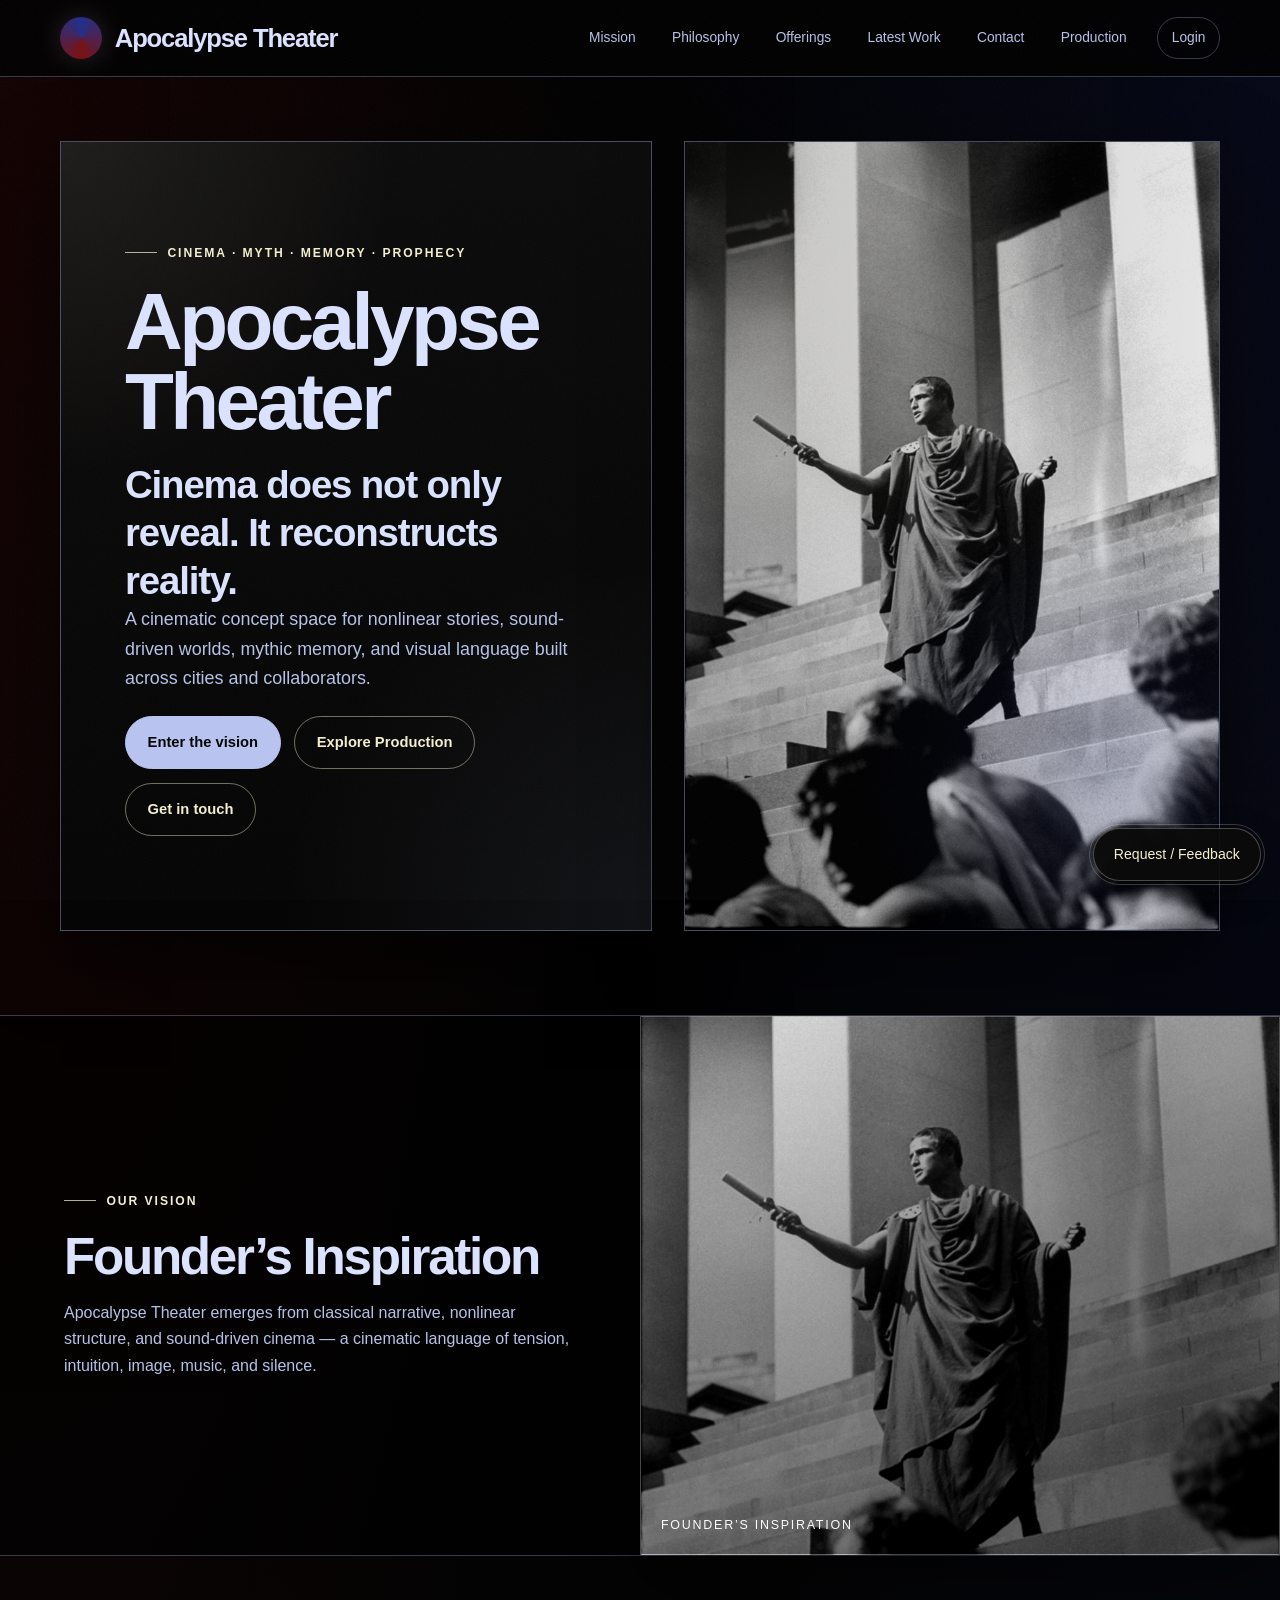
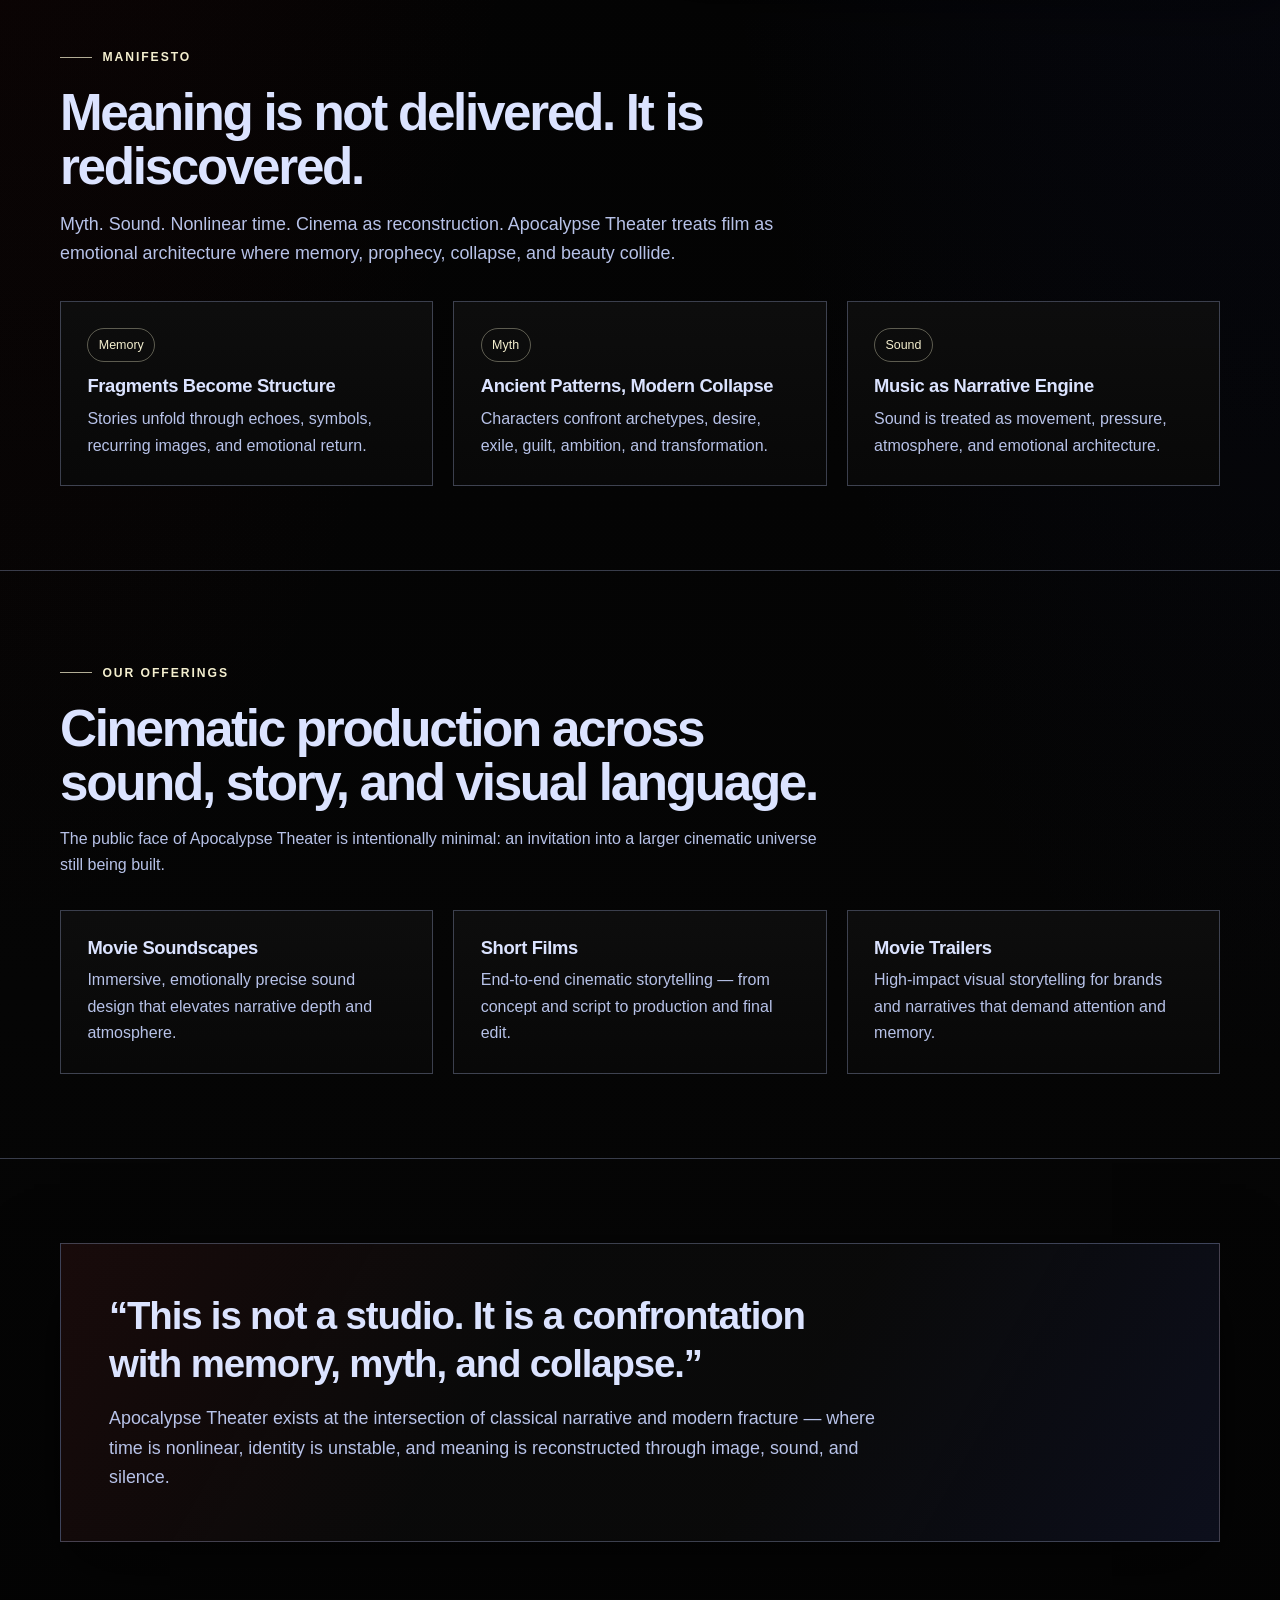
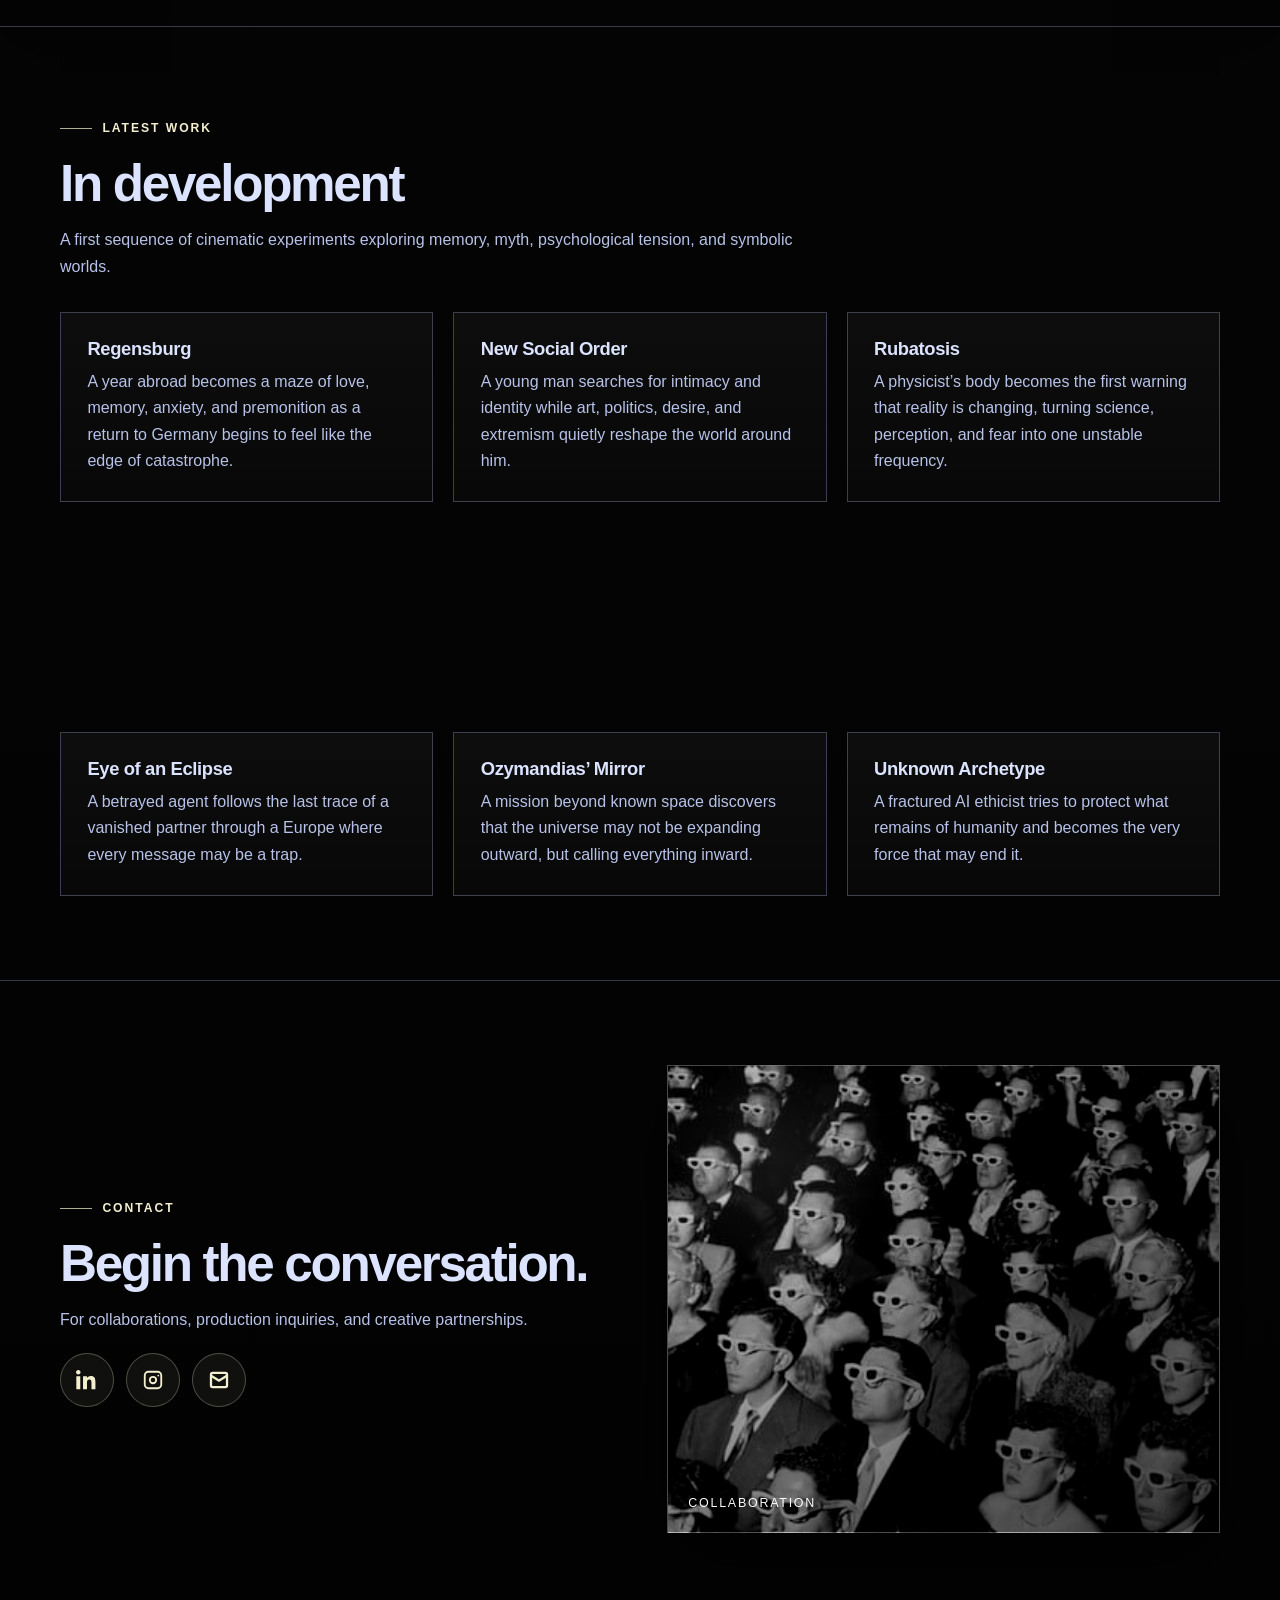
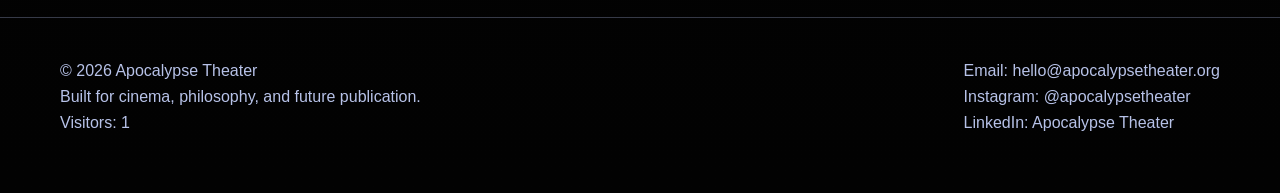
==== index.html @ 3eb5c649 "Refactor hero and visual sections in index.html Updated layout and styling for hero and visual secti" ====
<!DOCTYPE html>
<html lang="en">
<head>
  <meta charset="UTF-8" />
  <meta name="viewport" content="width=device-width, initial-scale=1.0" />

  <title>Apocalypse Theater</title>
  <meta
    name="description"
    content="Apocalypse Theater is a cinematic production project for short films, sound, mythology, memory, and collaboration."
  />

  <link rel="icon" type="image/png" href="favicon.png" />
  <link rel="apple-touch-icon" href="favicon.png" />
  <meta name="theme-color" content="#050505" />

  <meta property="og:title" content="Apocalypse Theater" />
  <meta property="og:description" content="Cinema, mythology, sound, memory, and collaboration." />
  <meta property="og:image" content="https://apocalypsetheater.org/preview.jpg" />
  <meta property="og:url" content="https://apocalypsetheater.org" />
  <meta property="og:type" content="website" />

  <style>
    :root {
      --bg: #020202;
      --panel: rgba(11, 11, 11, 0.88);
      --panel-strong: rgba(14, 14, 14, 0.96);
      --text: #dbe3ff;
      --muted: #b7c2e8;
      --soft: #f4efcf;
      --line: rgba(189, 205, 255, 0.28);
      --line-warm: rgba(244, 239, 207, 0.28);
      --accent: #b9c4f0;
      --red: #7a1010;
      --blue: #1f2f8c;
      --max: 1160px;
      --shadow: 0 28px 72px rgba(0, 0, 0, 0.58);
      --ease: cubic-bezier(0.22, 1, 0.36, 1);
    }

    *,
    *::before,
    *::after {
      box-sizing: border-box;
      margin: 0;
    }

    html {
      scroll-behavior: smooth;
      scroll-padding-top: 96px;
    }

    body {
      min-height: 100vh;
      background:
        radial-gradient(ellipse at top left, rgba(122, 16, 16, 0.16), transparent 36%),
        radial-gradient(ellipse at top right, rgba(31, 47, 140, 0.16), transparent 38%),
        linear-gradient(180deg, #000 0%, #050505 52%, #020202 100%);
      color: var(--text);
      font-family: Inter, Arial, sans-serif;
      line-height: 1.65;
      overflow-x: hidden;
    }

    body::after {
      content: "";
      position: fixed;
      inset: 0;
      pointer-events: none;
      z-index: 999;
      opacity: 0.032;
      background-image: url("data:image/svg+xml,%3Csvg viewBox='0 0 256 256' xmlns='http://www.w3.org/2000/svg'%3E%3Cfilter id='noise'%3E%3CfeTurbulence type='fractalNoise' baseFrequency='0.9' numOctaves='4' stitchTiles='stitch'/%3E%3C/filter%3E%3Crect width='100%25' height='100%25' filter='url(%23noise)'/%3E%3C/svg%3E");
      background-size: 200px 200px;
    }

    a {
      color: inherit;
      text-decoration: none;
    }

    img {
      max-width: 100%;
      display: block;
    }

    .container {
      width: min(calc(100% - 2rem), var(--max));
      margin: 0 auto;
    }

    header {
      position: sticky;
      top: 0;
      z-index: 50;
      backdrop-filter: blur(18px) saturate(140%);
      -webkit-backdrop-filter: blur(18px) saturate(140%);
      background: rgba(0, 0, 0, 0.86);
      border-bottom: 1px solid var(--line);
    }

    .nav {
      display: flex;
      align-items: center;
      justify-content: space-between;
      gap: 1.4rem;
      padding: 1.05rem 0;
    }

    .brand-wrap {
      display: flex;
      align-items: center;
      gap: 0.8rem;
      min-width: max-content;
    }

    .brand-mark {
      width: 42px;
      height: 42px;
      border-radius: 50%;
      background: conic-gradient(from 180deg, var(--red), var(--blue), var(--red));
      box-shadow: 0 0 28px rgba(185, 196, 240, 0.18);
      flex: 0 0 auto;
    }

    .brand {
      font-size: clamp(1.35rem, 2vw, 1.9rem);
      font-weight: 800;
      letter-spacing: -0.045em;
      white-space: nowrap;
      transition: opacity 0.2s ease;
    }

    .brand:hover {
      opacity: 0.75;
    }

    .nav-right {
      display: flex;
      align-items: center;
      gap: 1rem;
      flex-wrap: wrap;
      justify-content: flex-end;
    }

    .nav-links {
      display: flex;
      align-items: center;
      gap: 0.45rem;
      flex-wrap: wrap;
    }

    .nav-links a,
    .nav-auth a {
      border: 1px solid transparent;
      color: var(--muted);
      padding: 0.55rem 0.85rem;
      border-radius: 999px;
      font-size: 0.86rem;
      transition:
        transform 0.22s var(--ease),
        background 0.22s ease,
        border-color 0.22s ease,
        color 0.22s ease;
    }

    .nav-links a:hover,
    .nav-auth a:hover {
      transform: translateY(-2px);
      color: var(--soft);
      background: rgba(244, 239, 207, 0.06);
      border-color: rgba(244, 239, 207, 0.42);
    }

    .nav-auth {
      display: flex;
      align-items: center;
      gap: 0.65rem;
    }

    .nav-auth a {
      border-color: var(--line);
    }

    section {
      padding: 5.25rem 0;
      border-top: 1px solid var(--line);
    }

    .hero {
      min-height: 88vh;
      display: grid;
      align-items: center;
      border-top: none;
      padding-top: 4rem;
    }

    .hero-grid {
      display: grid;
      grid-template-columns: 1.08fr 0.92fr;
      gap: 2rem;
      align-items: center;
    }

    .hero-card {
      padding: clamp(2.2rem, 5vw, 4.8rem);
      background: linear-gradient(180deg, rgba(12, 12, 12, 0.94), rgba(5, 5, 5, 0.98));
      border: 1px solid rgba(189, 205, 255, 0.36);
      box-shadow: var(--shadow);
      position: relative;
      overflow: visible;
    }

    .hero-card::before {
      content: "";
      position: absolute;
      inset: 0;
      background:
        radial-gradient(circle at top left, rgba(244, 239, 207, 0.08), transparent 34%),
        radial-gradient(circle at bottom right, rgba(185, 196, 240, 0.08), transparent 38%);
      pointer-events: none;
    }

    .hero-content {
      position: relative;
      z-index: 2;
      max-width: 820px;
    }

    .hero-image-frame {
      height: min(64vh, 620px);
      min-height: 460px;
      border: 1px solid rgba(189, 205, 255, 0.36);
      box-shadow: var(--shadow);
      overflow: hidden;
      position: relative;
      background: #000;
      display: flex;
    }

    .hero-image-frame::after {
      content: "";
      position: absolute;
      inset: 0;
      background:
        linear-gradient(90deg, rgba(0, 0, 0, 0.16), transparent),
        radial-gradient(circle at 20% 20%, rgba(244, 239, 207, 0.12), transparent 35%),
        radial-gradient(circle at 80% 80%, rgba(31, 47, 140, 0.18), transparent 35%);
      pointer-events: none;
    }

    .hero-image {
      width: 100%;
      height: 100%;
      object-fit: cover;
      object-position: center;
      filter: grayscale(100%) contrast(112%);
      opacity: 0.9;
    }

    .eyebrow {
      display: inline-flex;
      align-items: center;
      gap: 0.65rem;
      text-transform: uppercase;
      letter-spacing: 0.16em;
      color: var(--soft);
      font-size: 0.76rem;
      font-weight: 600;
      margin-bottom: 1.2rem;
    }

    .eyebrow::before {
      content: "";
      width: 2rem;
      height: 1px;
      background: var(--soft);
      opacity: 0.72;
    }

    h1,
    h2,
    h3 {
      line-height: 1.05;
      color: var(--text);
    }

    h1 {
      max-width: 14ch;
      margin: 0 0 1.2rem;
      font-size: clamp(2.8rem, 6.25vw, 5.6rem);
      letter-spacing: -0.045em;
      line-height: 1;
      font-weight: 800;
      overflow: visible;
    }

    h2 {
      margin: 0 0 1rem;
      font-size: clamp(1.9rem, 4vw, 3.25rem);
      letter-spacing: -0.045em;
      font-weight: 750;
    }

    h3 {
      margin: 0 0 0.65rem;
      font-size: 1.15rem;
      letter-spacing: -0.02em;
      font-weight: 650;
    }

    p {
      color: var(--muted);
      margin-top: 0;
    }

    strong {
      color: var(--text);
    }

    .lead {
      max-width: 48rem;
      font-size: 1.12rem;
    }

    .quote {
      max-width: 46rem;
      color: var(--text);
      font-size: clamp(1.55rem, 3vw, 2.42rem);
      line-height: 1.25;
      font-weight: 700;
      letter-spacing: -0.03em;
    }

    .section-head {
      max-width: 760px;
      margin-bottom: 2rem;
    }

    .button-row {
      display: flex;
      align-items: center;
      gap: 0.85rem;
      flex-wrap: wrap;
      margin-top: 1.35rem;
    }

    .button {
      display: inline-flex;
      align-items: center;
      justify-content: center;
      gap: 0.5rem;
      min-height: 46px;
      padding: 0.85rem 1.35rem;
      border-radius: 999px;
      border: 1px solid rgba(244, 239, 207, 0.45);
      color: var(--soft);
      font-size: 0.92rem;
      font-weight: 550;
      transition:
        transform 0.25s var(--ease),
        background 0.25s ease,
        border-color 0.25s ease,
        box-shadow 0.25s ease,
        color 0.25s ease;
    }

    .button:hover {
      transform: translateY(-3px);
      background: rgba(244, 239, 207, 0.06);
      border-color: rgba(244, 239, 207, 0.68);
      box-shadow: 0 8px 24px rgba(0, 0, 0, 0.25);
      color: var(--soft);
    }

    .button-primary {
      background: var(--accent);
      border-color: var(--accent);
      color: #050505;
      font-weight: 800;
    }

    .button-primary:hover {
      background: #ccd4f7;
      border-color: #ccd4f7;
      color: #020202;
      box-shadow: 0 10px 28px rgba(185, 196, 240, 0.25);
    }

    .grid {
      display: grid;
      gap: 1.25rem;
    }

    .grid-2 {
      grid-template-columns: repeat(2, minmax(0, 1fr));
    }

    .grid-3 {
      grid-template-columns: repeat(3, minmax(0, 1fr));
    }

    .card {
      min-height: 100%;
      background: linear-gradient(180deg, rgba(14, 14, 14, 0.94), rgba(8, 8, 8, 0.98));
      border: 1px solid var(--line);
      padding: 1.65rem;
      position: relative;
      overflow: hidden;
      transition:
        transform 0.35s var(--ease),
        border-color 0.35s ease,
        box-shadow 0.35s ease;
    }

    .card-glow {
      position: absolute;
      width: 280px;
      height: 280px;
      border-radius: 50%;
      background: radial-gradient(circle, rgba(244, 239, 207, 0.09) 0%, transparent 70%);
      pointer-events: none;
      transform: translate(-50%, -50%);
      transition: opacity 0.3s ease;
      opacity: 0;
    }

    .card:hover .card-glow {
      opacity: 1;
    }

    .card:hover {
      transform: translateY(-7px);
      border-color: rgba(244, 239, 207, 0.52);
      box-shadow: 0 20px 50px rgba(0, 0, 0, 0.4);
    }

    .tag {
      display: inline-block;
      color: var(--soft);
      border: 1px solid rgba(244, 239, 207, 0.35);
      padding: 0.35rem 0.65rem;
      border-radius: 999px;
      font-size: 0.78rem;
      margin-bottom: 0.9rem;
    }

    .open-role {
      border-style: dashed;
    }

    .open-role h3 {
      color: var(--soft);
    }

    .split {
      display: grid;
      grid-template-columns: 1fr 1fr;
      min-height: 540px;
      padding: 0;
    }

    .split-text {
      padding: clamp(2rem, 5vw, 4.8rem);
      background: rgba(0, 0, 0, 0.62);
      display: flex;
      flex-direction: column;
      justify-content: center;
    }

    .split-image {
      min-height: 420px;
      background:
        linear-gradient(120deg, rgba(0, 0, 0, 0.18), rgba(0, 0, 0, 0.38)),
        url("assets/theater.jpg") center / cover;
      filter: grayscale(100%) contrast(110%);
      transition: filter 0.5s ease;
    }

    .split-image:hover {
      filter: grayscale(82%) contrast(114%);
    }

    .divider-statement {
      padding: clamp(2rem, 4vw, 3rem);
      border: 1px solid var(--line);
      background:
        linear-gradient(120deg, rgba(122, 16, 16, 0.13), transparent 38%),
        linear-gradient(300deg, rgba(31, 47, 140, 0.14), transparent 38%),
        var(--panel);
      box-shadow: var(--shadow);
    }

    .social-icons {
      display: flex;
      align-items: center;
      gap: 0.75rem;
      margin-top: 1.2rem;
    }

    .social-icon {
      width: 54px;
      height: 54px;
      display: inline-flex;
      align-items: center;
      justify-content: center;
      border-radius: 999px;
      border: 1px solid rgba(244, 239, 207, 0.28);
      background: rgba(244, 239, 207, 0.055);
      color: var(--soft);
      transition:
        transform 0.22s var(--ease),
        background 0.22s ease,
        border-color 0.22s ease,
        box-shadow 0.22s ease;
    }

    .social-icon:hover {
      transform: translateY(-3px);
      background: rgba(244, 239, 207, 0.1);
      border-color: rgba(244, 239, 207, 0.58);
      box-shadow: 0 12px 32px rgba(0, 0, 0, 0.34);
    }

    .social-icon svg {
      width: 22px;
      height: 22px;
      fill: currentColor;
    }

    footer {
      padding: 2.5rem 0 3.5rem;
      border-top: 1px solid var(--line);
      color: var(--muted);
    }

    .footer-row {
      display: flex;
      justify-content: space-between;
      gap: 2rem;
      flex-wrap: wrap;
    }

    footer a {
      transition: color 0.2s ease;
    }

    footer a:hover {
      color: var(--soft);
    }

    .feedback-button {
      position: fixed;
      right: 1.2rem;
      bottom: 1.2rem;
      z-index: 1000;
      background: rgba(11, 11, 11, 0.92);
      color: var(--soft);
      border: 1px solid var(--line-warm);
      padding: 0.85rem 1.25rem;
      border-radius: 999px;
      font-size: 0.88rem;
      font-family: inherit;
      cursor: pointer;
      box-shadow: 0 12px 32px rgba(0, 0, 0, 0.34);
      transition:
        transform 0.25s var(--ease),
        background 0.25s ease,
        border-color 0.25s ease,
        box-shadow 0.25s ease;
    }

    .feedback-button::before {
      content: "";
      position: absolute;
      inset: -5px;
      border-radius: 999px;
      border: 1px solid rgba(244, 239, 207, 0.22);
      animation: pulse-ring 3s ease-out infinite;
      pointer-events: none;
    }

    @keyframes pulse-ring {
      0% {
        transform: scale(1);
        opacity: 0.6;
      }

      70%,
      100% {
        transform: scale(1.15);
        opacity: 0;
      }
    }

    .feedback-button:hover {
      transform: translateY(-3px);
      background: #141414;
      border-color: rgba(244, 239, 207, 0.65);
      box-shadow: 0 8px 24px rgba(0, 0, 0, 0.3);
    }

    .reveal {
      opacity: 0;
      transform: translateY(26px);
      transition:
        opacity 0.75s var(--ease),
        transform 0.75s var(--ease);
    }

    .reveal.in-view {
      opacity: 1;
      transform: none;
    }

    @media (max-width: 980px) {
      .nav {
        align-items: flex-start;
        flex-direction: column;
      }

      .nav-right {
        justify-content: flex-start;
      }

      .grid-2,
      .grid-3,
      .split,
      .hero-grid {
        grid-template-columns: 1fr;
      }

      .hero {
        min-height: auto;
        padding-top: 4.5rem;
      }

      .hero-image-frame {
        min-height: 340px;
        height: auto;
      }

      .hero-image {
        min-height: 340px;
      }

      .split-text {
        padding: 2rem;
      }
    }

    @media (max-width: 640px) {
      section {
        padding: 4rem 0;
      }

      .hero-card,
      .card,
      .divider-statement {
        border-radius: 0;
      }

      .nav-auth,
      .button-row {
        width: 100%;
      }

      .nav-auth a,
      .button {
        flex: 1 1 auto;
      }

      .feedback-button {
        right: 0.75rem;
        bottom: 0.75rem;
      }
    }

    /* Visual additions — aligned hero image + right-side image panels */
    .visual-panel {
      min-height: 420px;
      border: 1px solid rgba(189, 205, 255, 0.36);
      background:
        linear-gradient(120deg, rgba(0, 0, 0, 0.18), rgba(0, 0, 0, 0.5)),
        var(--visual-image, url("assets/theater.jpg")) center / cover no-repeat;
      box-shadow: var(--shadow);
      filter: grayscale(100%) contrast(112%);
      position: relative;
      overflow: hidden;
    }

    .visual-panel::after {
      content: "";
      position: absolute;
      inset: 0;
      background:
        radial-gradient(circle at 20% 20%, rgba(244, 239, 207, 0.13), transparent 32%),
        radial-gradient(circle at 82% 78%, rgba(31, 47, 140, 0.22), transparent 34%),
        linear-gradient(180deg, transparent, rgba(0, 0, 0, 0.24));
      pointer-events: none;
    }

    .visual-panel:hover {
      filter: grayscale(76%) contrast(116%);
    }

    .visual-panel-label {
      position: absolute;
      left: 1.25rem;
      bottom: 1.15rem;
      z-index: 2;
      color: var(--soft);
      font-size: 0.78rem;
      letter-spacing: 0.14em;
      text-transform: uppercase;
    }

    .founder-visual {
      --visual-image: url("assets/theater.jpg");
    }

    .contact-visual {
      --visual-image: url("assets/contact.jpg");
    }

    .production-visual {
      --visual-image: url("assets/production.jpg");
    }

    .sound-visual {
      --visual-image: url("assets/sound.jpg");
    }

    .request-visual {
      --visual-image: url("assets/request.jpg");
    }

    .contact-grid,
    .production-hero-grid,
    .sound-visual-grid,
    .request-grid {
      display: grid;
      grid-template-columns: 1.02fr 0.98fr;
      gap: 2rem;
      align-items: stretch;
    }

    .contact-grid .section-head,
    .request-grid .section-head {
      margin-bottom: 0;
      align-self: center;
    }

    .hero-grid {
      align-items: stretch;
    }

    .hero-card {
      height: 100%;
      min-height: 560px;
      display: flex;
      align-items: center;
    }

    .hero-image-frame {
      height: 100%;
      min-height: 560px;
    }

    .hero-image {
      min-height: 100%;
    }

    .production-hero-grid .hero-card {
      max-width: none;
    }

    .sound-name-list {
      font-size: clamp(1.15rem, 2.1vw, 1.72rem);
      line-height: 1.32;
    }

    @media (max-width: 980px) {
      .contact-grid,
      .production-hero-grid,
      .sound-visual-grid,
      .request-grid {
        grid-template-columns: 1fr;
      }

      .hero-card,
      .hero-image-frame {
        min-height: 420px;
      }

      .visual-panel {
        min-height: 340px;
      }
    }



    /* Final visual image adaptation — uses uploaded black-and-white cinema images */
    .hero-grid,
    .production-hero-grid,
    .contact-grid,
    .sound-visual-grid,
    .request-grid {
      align-items: stretch;
    }

    .hero-grid {
      grid-template-columns: minmax(0, 1.05fr) minmax(340px, 0.95fr);
    }

    .hero-card,
    .hero-image-frame,
    .production-hero-grid .hero-card,
    .production-hero-grid .visual-panel {
      min-height: clamp(520px, 66vh, 680px);
      height: auto;
    }

    .hero-card {
      display: flex;
      align-items: center;
    }

    .hero-image-frame {
      display: flex;
    }

    .hero-image {
      width: 100%;
      height: 100%;
      min-height: 100%;
      object-fit: cover;
      object-position: center 42%;
    }

    .visual-panel {
      min-height: clamp(360px, 52vh, 560px);
      background:
        linear-gradient(120deg, rgba(0, 0, 0, 0.12), rgba(0, 0, 0, 0.55)),
        var(--visual-image, url("assets/theater.jpg")) var(--visual-position, center) / cover no-repeat;
    }

    .founder-visual {
      --visual-image: url("assets/theater.jpg");
      --visual-position: center 42%;
    }

    .contact-visual {
      --visual-image: url("assets/contact.jpg");
      --visual-position: center 42%;
    }

    .production-visual {
      --visual-image: url("assets/production.jpg");
      --visual-position: center 48%;
    }

    .sound-visual {
      --visual-image: url("assets/sound.jpg");
      --visual-position: center 55%;
    }

    .request-visual {
      --visual-image: url("assets/request.jpg");
      --visual-position: center 38%;
    }

    .contact-grid,
    .request-grid,
    .sound-visual-grid,
    .production-hero-grid {
      grid-template-columns: minmax(0, 1.02fr) minmax(320px, 0.98fr);
    }

    .contact-grid .section-head,
    .request-grid .section-head {
      align-self: center;
    }

    @media (max-width: 980px) {
      .hero-grid,
      .production-hero-grid,
      .contact-grid,
      .sound-visual-grid,
      .request-grid {
        grid-template-columns: 1fr;
      }

      .hero-card,
      .hero-image-frame,
      .production-hero-grid .hero-card,
      .production-hero-grid .visual-panel {
        min-height: 420px;
      }

      .visual-panel {
        min-height: 360px;
      }
    }

    @media (max-width: 640px) {
      .hero-card,
      .hero-image-frame,
      .production-hero-grid .hero-card,
      .production-hero-grid .visual-panel {
        min-height: 360px;
      }

      .visual-panel {
        min-height: 300px;
      }

      .hero-image {
        object-position: center 36%;
      }
    }

  </style>
</head>

<body>
  <header>
    <div class="container nav">
      <a href="#top" class="brand-wrap" aria-label="Apocalypse Theater home">
        <span class="brand-mark" aria-hidden="true"></span>
        <span class="brand">Apocalypse Theater</span>
      </a>

      <div class="nav-right">
        <nav class="nav-links" aria-label="Primary navigation">
          <a href="#mission">Mission</a>
          <a href="#philosophy">Philosophy</a>
          <a href="#offerings">Offerings</a>
          <a href="#latest">Latest Work</a>
          <a href="#contact">Contact</a>
          <a href="productionhub.html">Production</a>
        </nav>

        <div class="nav-auth" aria-label="Account links">
          <a href="auth.html">Login</a>
        </div>
      </div>
    </div>
  </header>

  <main id="top">
    <section class="hero">
      <div class="container hero-grid">
        <div class="hero-card reveal">
          <div class="hero-content">
            <span class="eyebrow">Cinema &middot; Myth &middot; Memory &middot; Prophecy</span>
            <h1>Apocalypse Theater</h1>
            <p class="quote">Cinema does not only reveal. It reconstructs reality.</p>
            <p class="lead">
              A cinematic concept space for nonlinear stories, sound-driven worlds,
              mythic memory, and visual language built across cities and collaborators.
            </p>

            <div class="button-row">
              <a class="button button-primary" href="#mission">Enter the vision</a>
              <a class="button" href="productionhub.html">Explore Production</a>
              <a class="button" href="#contact">Get in touch</a>
            </div>
          </div>
        </div>

        <div class="hero-image-frame reveal">
          <img
            class="hero-image"
            src="assets/theater.jpg"
            alt="Black and white cinematic image of Marlon Brando performing on stage"
            onerror="this.src='https://images.unsplash.com/photo-1524985069026-dd778a71c7b4?q=80&w=1400&auto=format&fit=crop';"
          />
        </div>
      </div>
    </section>

    <section class="split" id="mission">
      <div class="split-text reveal">
        <span class="eyebrow">Our Vision</span>
        <h2>Founder&rsquo;s Inspiration</h2>
        <p>
          Apocalypse Theater emerges from classical narrative, nonlinear structure,
          and sound-driven cinema &mdash; a cinematic language of tension, intuition,
          image, music, and silence.
        </p>
      </div>
      <div class="visual-panel founder-visual reveal" aria-label="Cinematic theater image">
        <span class="visual-panel-label">Founder&rsquo;s Inspiration</span>
      </div>
    </section>

    <section id="philosophy">
      <div class="container">
        <div class="section-head reveal">
          <span class="eyebrow">Manifesto</span>
          <h2>Meaning is not delivered. It is rediscovered.</h2>
          <p class="lead">
            Myth. Sound. Nonlinear time. Cinema as reconstruction.
            Apocalypse Theater treats film as emotional architecture where
            memory, prophecy, collapse, and beauty collide.
          </p>
        </div>

        <div class="grid grid-3">
          <article class="card reveal">
            <div class="card-glow"></div>
            <span class="tag">Memory</span>
            <h3>Fragments Become Structure</h3>
            <p>Stories unfold through echoes, symbols, recurring images, and emotional return.</p>
          </article>

          <article class="card reveal">
            <div class="card-glow"></div>
            <span class="tag">Myth</span>
            <h3>Ancient Patterns, Modern Collapse</h3>
            <p>Characters confront archetypes, desire, exile, guilt, ambition, and transformation.</p>
          </article>

          <article class="card reveal">
            <div class="card-glow"></div>
            <span class="tag">Sound</span>
            <h3>Music as Narrative Engine</h3>
            <p>Sound is treated as movement, pressure, atmosphere, and emotional architecture.</p>
          </article>
        </div>
      </div>
    </section>

    <section id="offerings">
      <div class="container">
        <div class="section-head reveal">
          <span class="eyebrow">Our Offerings</span>
          <h2>Cinematic production across sound, story, and visual language.</h2>
          <p>
            The public face of Apocalypse Theater is intentionally minimal:
            an invitation into a larger cinematic universe still being built.
          </p>
        </div>

        <div class="grid grid-3">
          <article class="card reveal">
            <div class="card-glow"></div>
            <h3>Movie Soundscapes</h3>
            <p>Immersive, emotionally precise sound design that elevates narrative depth and atmosphere.</p>
          </article>

          <article class="card reveal">
            <div class="card-glow"></div>
            <h3>Short Films</h3>
            <p>End-to-end cinematic storytelling &mdash; from concept and script to production and final edit.</p>
          </article>

          <article class="card reveal">
            <div class="card-glow"></div>
            <h3>Movie Trailers</h3>
            <p>High-impact visual storytelling for brands and narratives that demand attention and memory.</p>
          </article>
        </div>
      </div>
    </section>

    <section id="statement">
      <div class="container">
        <div class="divider-statement reveal">
          <p class="quote">&ldquo;This is not a studio. It is a confrontation with memory, myth, and collapse.&rdquo;</p>
          <p class="lead" style="margin-top: 1rem;">
            Apocalypse Theater exists at the intersection of classical narrative and modern fracture &mdash;
            where time is nonlinear, identity is unstable, and meaning is reconstructed through image,
            sound, and silence.
          </p>
        </div>
      </div>
    </section>

    <section id="latest">
      <div class="container">
        <div class="section-head reveal">
          <span class="eyebrow">Latest Work</span>
          <h2>In development</h2>
          <p>
            A first sequence of cinematic experiments exploring memory, myth,
            psychological tension, and symbolic worlds.
          </p>
        </div>

        <div class="grid grid-3">
          <article class="card reveal">
            <div class="card-glow"></div>
            <h3>Regensburg</h3>
            <p>A year abroad becomes a maze of love, memory, anxiety, and premonition as a return to Germany begins to feel like the edge of catastrophe.</p>
          </article>

          <article class="card reveal">
            <div class="card-glow"></div>
            <h3>New Social Order</h3>
            <p>A young man searches for intimacy and identity while art, politics, desire, and extremism quietly reshape the world around him.</p>
          </article>

          <article class="card reveal">
            <div class="card-glow"></div>
            <h3>Rubatosis</h3>
            <p>A physicist&rsquo;s body becomes the first warning that reality is changing, turning science, perception, and fear into one unstable frequency.</p>
          </article>

          <article class="card reveal">
            <div class="card-glow"></div>
            <h3>Downstream West</h3>
            <p>An outlaw with no memory rides through a collapsing West where revenge, brotherhood, and identity are no longer separate things.</p>
          </article>

          <article class="card reveal">
            <div class="card-glow"></div>
            <h3>Ocean Castle</h3>
            <p>A dying informant rises inside a criminal empire as love, betrayal, illness, and exile close in on his last chance to escape.</p>
          </article>

          <article class="card reveal">
            <div class="card-glow"></div>
            <h3>La Rosa Blanca</h3>
            <p>A political tragedy unfolds backward through passion, violence, memory, and the dangerous remains of a love that never disappeared.</p>
          </article>

          <article class="card reveal">
            <div class="card-glow"></div>
            <h3>Eye of an Eclipse</h3>
            <p>A betrayed agent follows the last trace of a vanished partner through a Europe where every message may be a trap.</p>
          </article>

          <article class="card reveal">
            <div class="card-glow"></div>
            <h3>Ozymandias&rsquo; Mirror</h3>
            <p>A mission beyond known space discovers that the universe may not be expanding outward, but calling everything inward.</p>
          </article>

          <article class="card reveal">
            <div class="card-glow"></div>
            <h3>Unknown Archetype</h3>
            <p>A fractured AI ethicist tries to protect what remains of humanity and becomes the very force that may end it.</p>
          </article>
        </div>
      </div>
    </section>

    <section id="contact">
      <div class="container contact-grid">
        <div class="section-head reveal">
          <span class="eyebrow">Contact</span>
          <h2>Begin the conversation.</h2>
          <p>For collaborations, production inquiries, and creative partnerships.</p>

          <div class="social-icons">
            <a class="social-icon" href="https://www.linkedin.com/company/apocalypse-theater/" target="_blank" rel="noopener noreferrer" aria-label="LinkedIn">
              <svg viewBox="0 0 24 24"><path d="M4.98 3.5C4.98 4.88 3.86 6 2.5 6S0 4.88 0 3.5 1.12 1 2.5 1s2.48 1.12 2.48 2.5zM.35 8h4.3v14h-4.3V8zm7.48 0h4.12v1.91h.06c.57-1.08 1.97-2.22 4.05-2.22 4.33 0 5.13 2.85 5.13 6.56V22h-4.3v-6.88c0-1.64-.03-3.75-2.28-3.75-2.28 0-2.63 1.78-2.63 3.63V22h-4.3V8z"/></svg>
            </a>

            <a class="social-icon" href="https://www.instagram.com/apocalypsetheater/" target="_blank" rel="noopener noreferrer" aria-label="Instagram">
              <svg viewBox="0 0 24 24"><path d="M7 2h10a5 5 0 0 1 5 5v10a5 5 0 0 1-5 5H7a5 5 0 0 1-5-5V7a5 5 0 0 1 5-5zm0 2a3 3 0 0 0-3 3v10a3 3 0 0 0 3 3h10a3 3 0 0 0 3-3V7a3 3 0 0 0-3-3H7zm5 3.5A4.5 4.5 0 1 1 7.5 12 4.5 4.5 0 0 1 12 7.5zm0 2A2.5 2.5 0 1 0 14.5 12 2.5 2.5 0 0 0 12 9.5zM17.8 6.2a1 1 0 1 1-1 1 1 1 0 0 1 1-1z"/></svg>
            </a>

            <a class="social-icon" href="mailto:hello@apocalypsetheater.org" aria-label="Email">
              <svg viewBox="0 0 24 24"><path d="M2 6a3 3 0 0 1 3-3h14a3 3 0 0 1 3 3v12a3 3 0 0 1-3 3H5a3 3 0 0 1-3-3V6zm3-.5a.5.5 0 0 0-.5.5v.6l7.5 4.7 7.5-4.7V6a.5.5 0 0 0-.5-.5H5zm14.5 4-7 4.4a1 1 0 0 1-1 0l-7-4.4V18a.5.5 0 0 0 .5.5h14a.5.5 0 0 0 .5-.5V9.5z"/></svg>
            </a>
          </div>
        </div>

        <div class="visual-panel contact-visual reveal" aria-label="Cinema collaboration contact visual">
          <span class="visual-panel-label">Collaboration</span>
        </div>
      </div>
    </section>
  </main>

  <footer>
    <div class="container footer-row">
      <div>
        <span>&copy; 2026 Apocalypse Theater</span><br />
        <span>Built for cinema, philosophy, and future publication.</span><br />
        <span>Visitors: <span id="visit-counter">0</span></span>
      </div>

      <div>
        <span>Email: <a href="mailto:hello@apocalypsetheater.org">hello@apocalypsetheater.org</a></span><br />
        <span>Instagram: <a href="https://www.instagram.com/apocalypsetheater/" target="_blank" rel="noopener noreferrer">@apocalypsetheater</a></span><br />
        <span>LinkedIn: <a href="https://www.linkedin.com/company/apocalypse-theater/" target="_blank" rel="noopener noreferrer">Apocalypse Theater</a></span>
      </div>
    </div>
  </footer>

  <a class="feedback-button" href="mailto:hello@apocalypsetheater.org?subject=Apocalypse%20Theater%20Feedback">
    Request / Feedback
  </a>

  <script>
    const VISITED_KEY = "apocalypse_visited";
    const COUNT_KEY = "apocalypse_unique_visits";
    let visits = parseInt(localStorage.getItem(COUNT_KEY) || "0", 10);

    if (!sessionStorage.getItem(VISITED_KEY)) {
      sessionStorage.setItem(VISITED_KEY, "1");
      visits += 1;
      localStorage.setItem(COUNT_KEY, visits);
    }

    const counter = document.getElementById("visit-counter");

    if (counter) {
      let current = 0;
      const target = Math.max(visits, 0);
      const tick = setInterval(() => {
        current += 1;
        counter.textContent = current;
        if (current >= target) clearInterval(tick);
      }, 35);
    }

    const observer = new IntersectionObserver(
      entries => {
        entries.forEach(entry => {
          if (entry.isIntersecting) {
            entry.target.classList.add("in-view");
            observer.unobserve(entry.target);
          }
        });
      },
      { threshold: 0.08, rootMargin: "0px 0px -40px 0px" }
    );

    document.querySelectorAll(".reveal").forEach(element => observer.observe(element));

    document.querySelectorAll(".card, .hero-card").forEach(card => {
      let glow = card.querySelector(".card-glow");

      if (!glow) {
        glow = document.createElement("div");
        glow.className = "card-glow";
        card.prepend(glow);
      }

      card.addEventListener("mousemove", event => {
        const rect = card.getBoundingClientRect();
        glow.style.left = `${event.clientX - rect.left}px`;
        glow.style.top = `${event.clientY - rect.top}px`;
      });
    });
  </script>
</body>
</html>
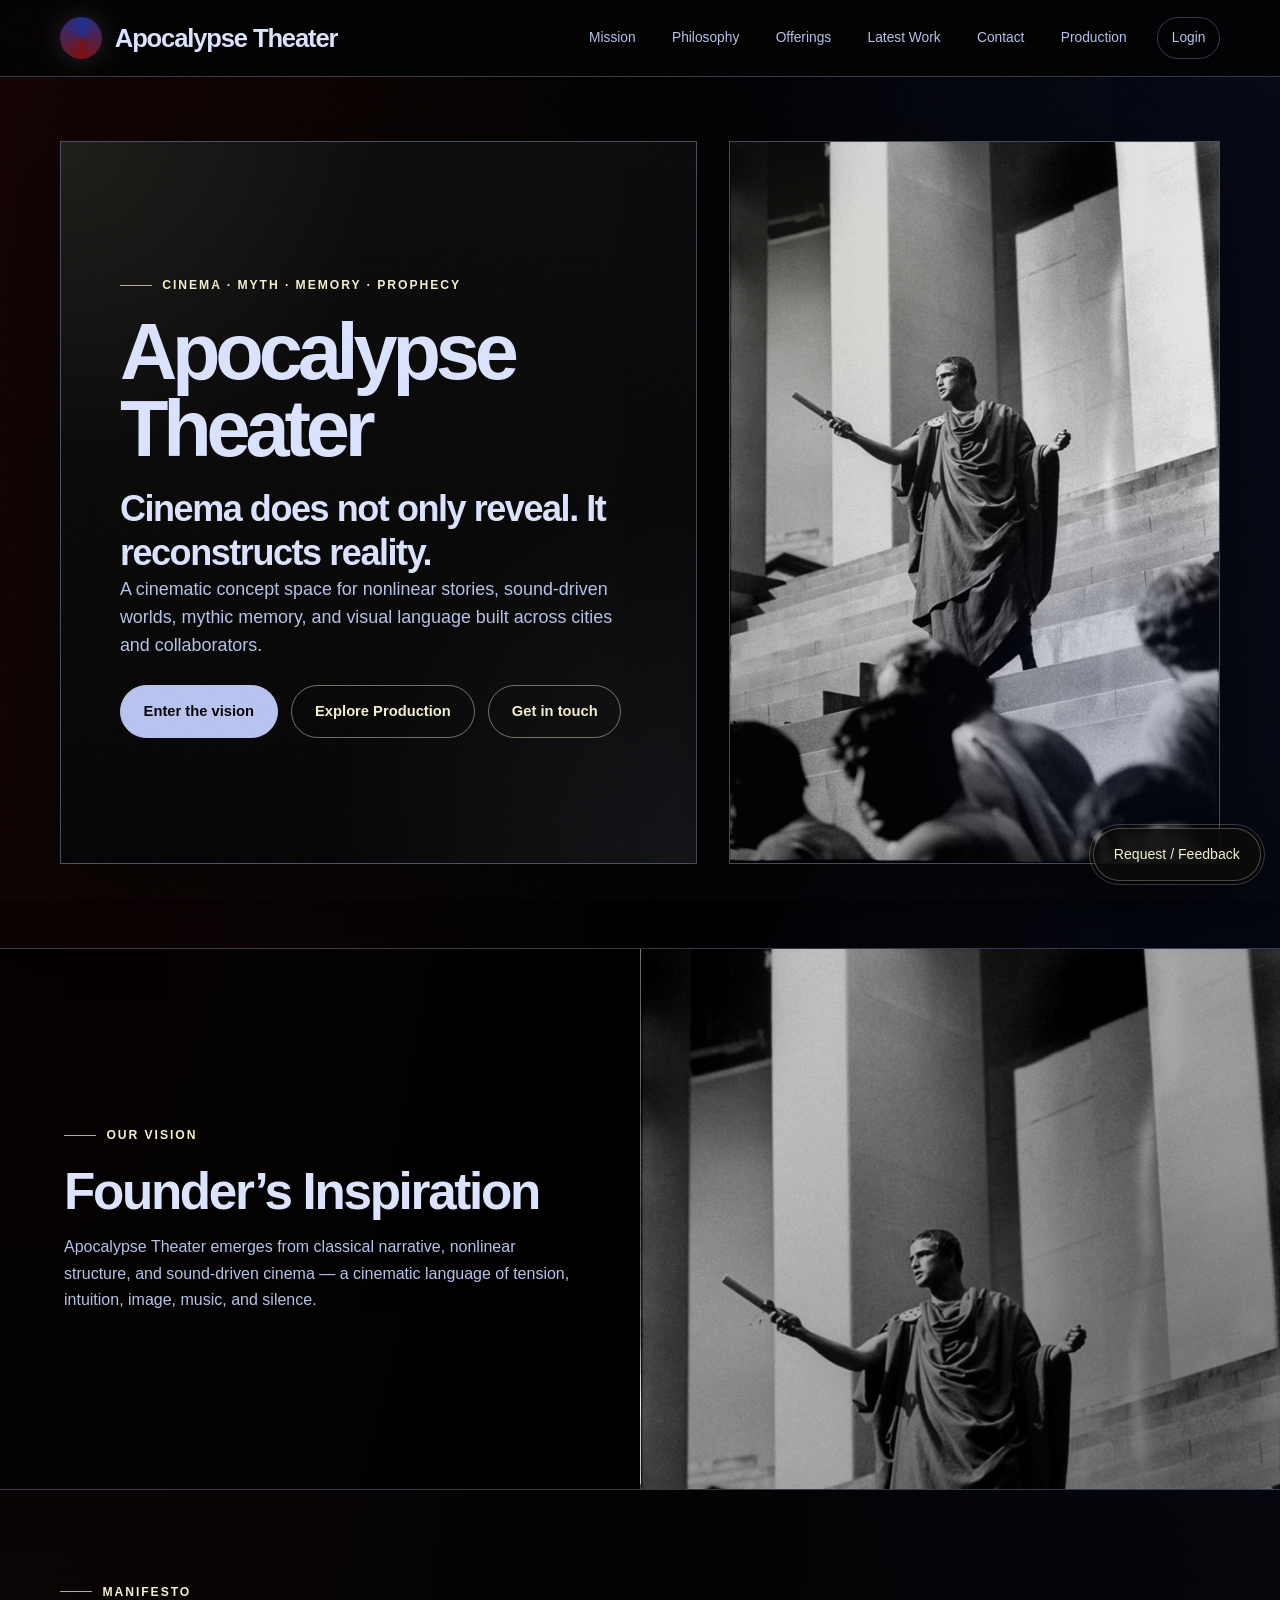
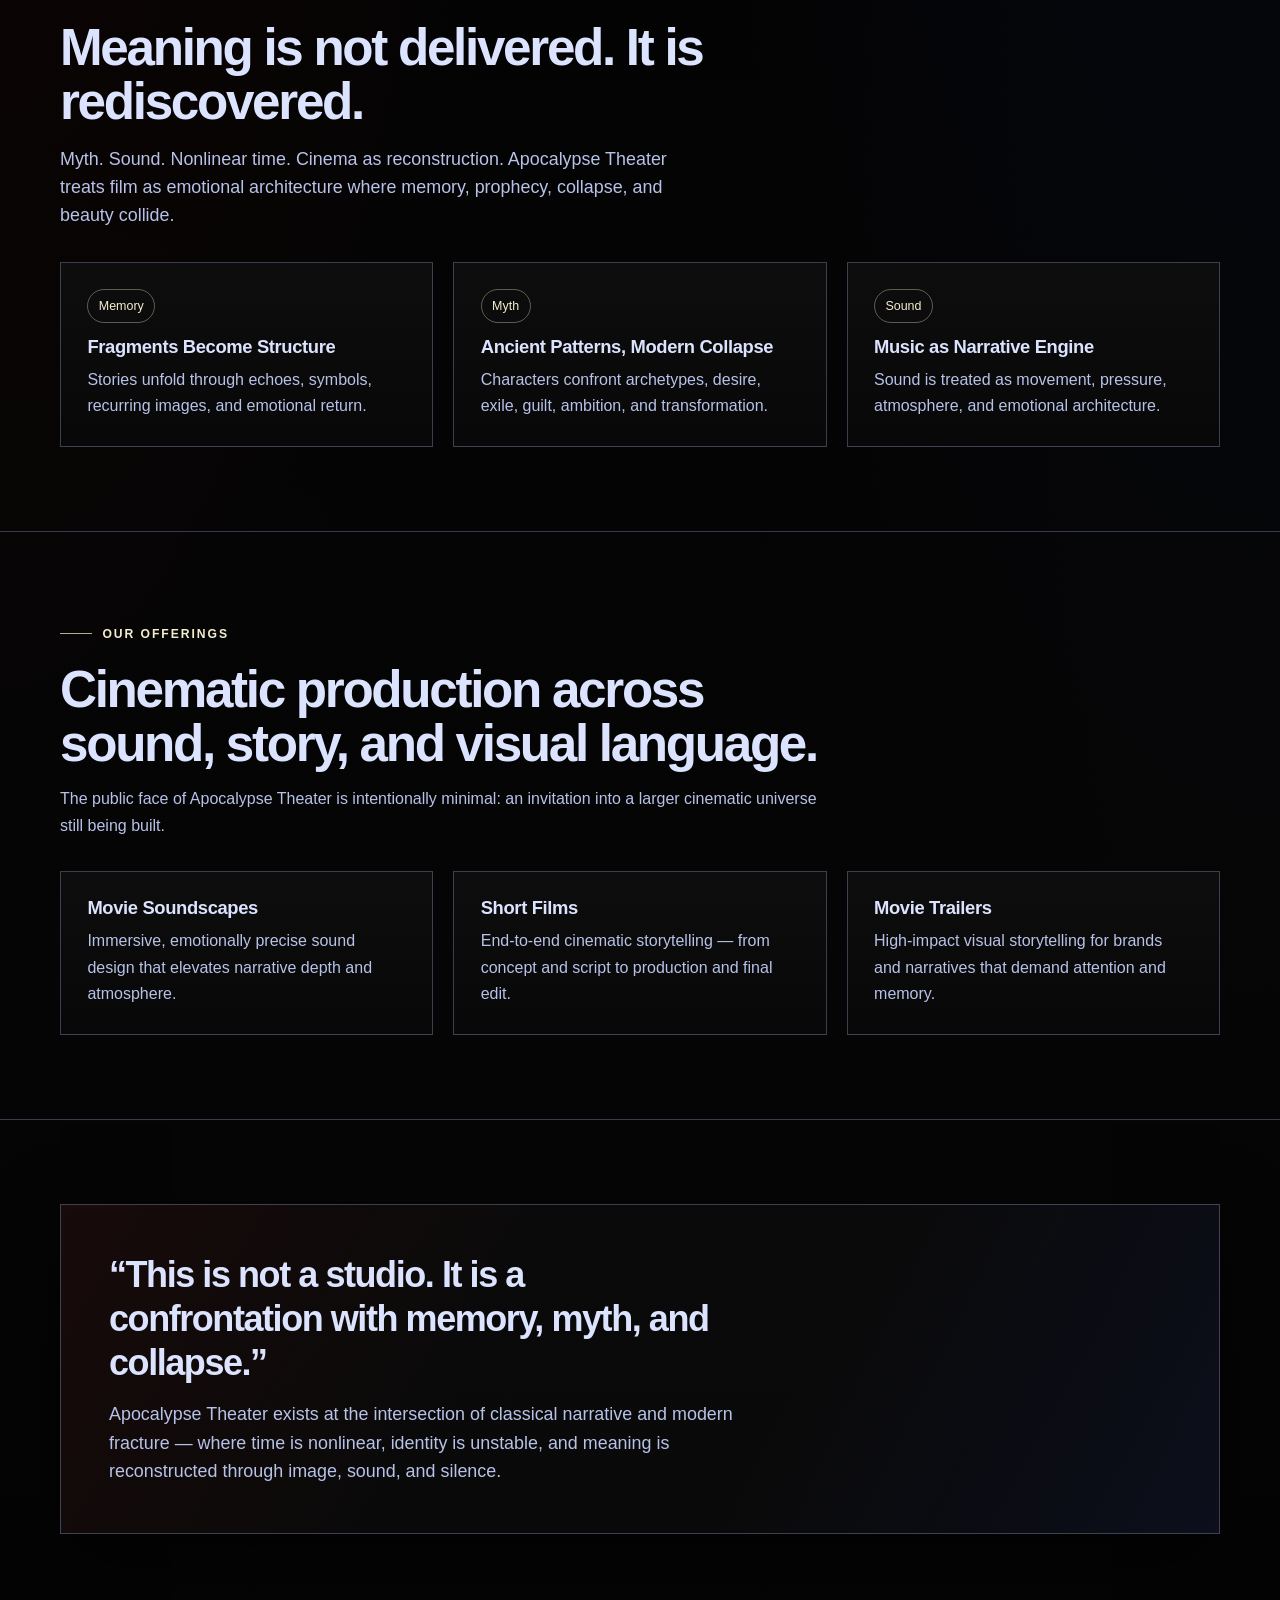
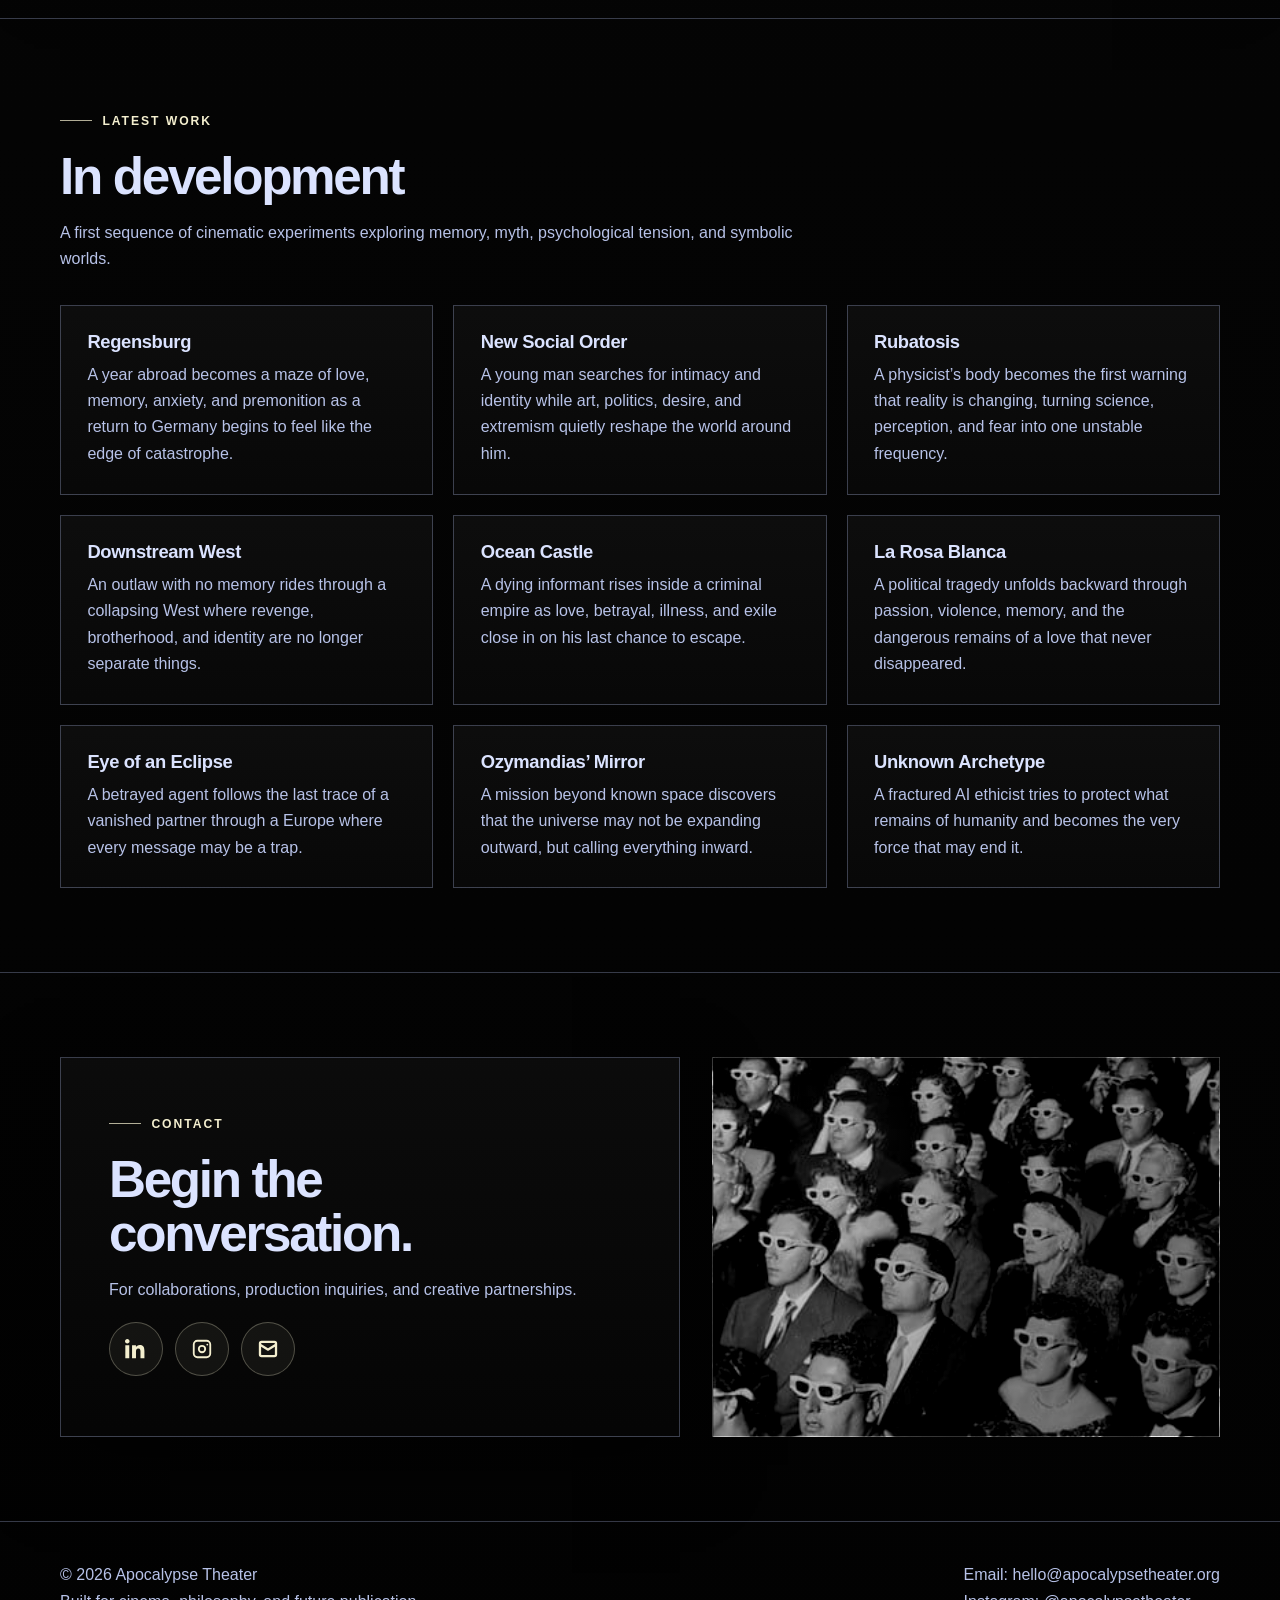
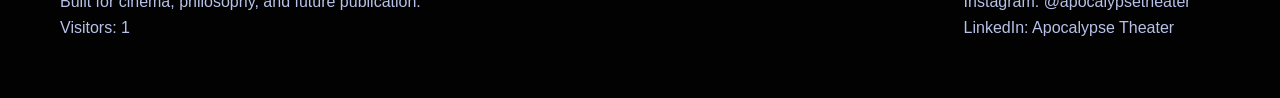
==== commit 4e936487: "Update index.html" ====
--- a/index.html
+++ b/index.html
@@ -196,18 +196,21 @@
 
     .hero-grid {
       display: grid;
-      grid-template-columns: 1.08fr 0.92fr;
-      gap: 2rem;
-      align-items: center;
+      grid-template-columns: minmax(0, 0.96fr) minmax(360px, 0.74fr);
+      gap: clamp(1.25rem, 3vw, 2rem);
+      align-items: stretch;
     }
 
     .hero-card {
-      padding: clamp(2.2rem, 5vw, 4.8rem);
+      min-height: clamp(500px, 66vh, 680px);
+      padding: clamp(2rem, 4.6vw, 4.1rem);
       background: linear-gradient(180deg, rgba(12, 12, 12, 0.94), rgba(5, 5, 5, 0.98));
       border: 1px solid rgba(189, 205, 255, 0.36);
       box-shadow: var(--shadow);
       position: relative;
-      overflow: visible;
+      overflow: hidden;
+      display: flex;
+      align-items: center;
     }
 
     .hero-card::before {
@@ -223,12 +226,11 @@
     .hero-content {
       position: relative;
       z-index: 2;
-      max-width: 820px;
+      max-width: 680px;
     }
 
     .hero-image-frame {
-      height: min(64vh, 620px);
-      min-height: 460px;
+      min-height: clamp(500px, 66vh, 680px);
       border: 1px solid rgba(189, 205, 255, 0.36);
       box-shadow: var(--shadow);
       overflow: hidden;
@@ -242,17 +244,18 @@
       position: absolute;
       inset: 0;
       background:
-        linear-gradient(90deg, rgba(0, 0, 0, 0.16), transparent),
-        radial-gradient(circle at 20% 20%, rgba(244, 239, 207, 0.12), transparent 35%),
-        radial-gradient(circle at 80% 80%, rgba(31, 47, 140, 0.18), transparent 35%);
+        linear-gradient(90deg, rgba(0, 0, 0, 0.1), transparent),
+        radial-gradient(circle at 20% 20%, rgba(244, 239, 207, 0.1), transparent 35%),
+        radial-gradient(circle at 80% 80%, rgba(31, 47, 140, 0.16), transparent 35%);
       pointer-events: none;
     }
 
     .hero-image {
       width: 100%;
       height: 100%;
+      min-height: clamp(500px, 66vh, 680px);
       object-fit: cover;
-      object-position: center;
+      object-position: center top;
       filter: grayscale(100%) contrast(112%);
       opacity: 0.9;
     }
@@ -285,11 +288,11 @@
     }
 
     h1 {
-      max-width: 14ch;
-      margin: 0 0 1.2rem;
-      font-size: clamp(2.8rem, 6.25vw, 5.6rem);
-      letter-spacing: -0.045em;
-      line-height: 1;
+      max-width: 11ch;
+      margin: 0 0 1.25rem;
+      font-size: clamp(3.2rem, 6.2vw, 5.65rem);
+      letter-spacing: -0.065em;
+      line-height: 0.96;
       font-weight: 800;
       overflow: visible;
     }
@@ -318,17 +321,18 @@
     }
 
     .lead {
-      max-width: 48rem;
-      font-size: 1.12rem;
+      max-width: 39rem;
+      font-size: clamp(1rem, 1.5vw, 1.12rem);
+      line-height: 1.58;
     }
 
     .quote {
-      max-width: 46rem;
+      max-width: 38rem;
       color: var(--text);
-      font-size: clamp(1.55rem, 3vw, 2.42rem);
-      line-height: 1.25;
+      font-size: clamp(1.55rem, 3vw, 2.25rem);
+      line-height: 1.22;
       font-weight: 700;
-      letter-spacing: -0.03em;
+      letter-spacing: -0.04em;
     }
 
     .section-head {
@@ -341,7 +345,7 @@
       align-items: center;
       gap: 0.85rem;
       flex-wrap: wrap;
-      margin-top: 1.35rem;
+      margin-top: 1.6rem;
     }
 
     .button {
@@ -350,7 +354,7 @@
       justify-content: center;
       gap: 0.5rem;
       min-height: 46px;
-      padding: 0.85rem 1.35rem;
+      padding: 0.82rem 1.42rem;
       border-radius: 999px;
       border: 1px solid rgba(244, 239, 207, 0.45);
       color: var(--soft);
@@ -444,22 +448,15 @@
       margin-bottom: 0.9rem;
     }
 
-    .open-role {
-      border-style: dashed;
-    }
-
-    .open-role h3 {
-      color: var(--soft);
-    }
-
-    .split {
+    .visual-split {
       display: grid;
       grid-template-columns: 1fr 1fr;
       min-height: 540px;
       padding: 0;
-    }
-
-    .split-text {
+      border-top: 1px solid var(--line);
+    }
+
+    .visual-copy {
       padding: clamp(2rem, 5vw, 4.8rem);
       background: rgba(0, 0, 0, 0.62);
       display: flex;
@@ -467,17 +464,30 @@
       justify-content: center;
     }
 
-    .split-image {
-      min-height: 420px;
+    .visual-image {
+      min-height: 540px;
+      border-left: 1px solid var(--line);
+      background-size: cover;
+      background-position: center;
+      filter: grayscale(100%) contrast(112%);
+      position: relative;
+      overflow: hidden;
+    }
+
+    .visual-image::after {
+      content: "";
+      position: absolute;
+      inset: 0;
       background:
-        linear-gradient(120deg, rgba(0, 0, 0, 0.18), rgba(0, 0, 0, 0.38)),
-        url("assets/theater.jpg") center / cover;
-      filter: grayscale(100%) contrast(110%);
-      transition: filter 0.5s ease;
-    }
-
-    .split-image:hover {
-      filter: grayscale(82%) contrast(114%);
+        linear-gradient(120deg, rgba(0, 0, 0, 0.18), rgba(0, 0, 0, 0.48)),
+        radial-gradient(circle at 30% 20%, rgba(244, 239, 207, 0.1), transparent 34%),
+        radial-gradient(circle at 80% 80%, rgba(31, 47, 140, 0.16), transparent 38%);
+      pointer-events: none;
+    }
+
+    .founder-visual {
+      background-image: url("assets/theater.jpg");
+      background-position: center top;
     }
 
     .divider-statement {
@@ -488,6 +498,28 @@
         linear-gradient(300deg, rgba(31, 47, 140, 0.14), transparent 38%),
         var(--panel);
       box-shadow: var(--shadow);
+    }
+
+    .contact-grid {
+      display: grid;
+      grid-template-columns: 1fr 0.82fr;
+      gap: 2rem;
+      align-items: stretch;
+    }
+
+    .contact-panel {
+      padding: clamp(2rem, 4vw, 3rem);
+      background: linear-gradient(180deg, rgba(12, 12, 12, 0.94), rgba(5, 5, 5, 0.98));
+      border: 1px solid var(--line);
+      box-shadow: var(--shadow);
+    }
+
+    .contact-visual {
+      min-height: 380px;
+      border: 1px solid var(--line);
+      background-image: url("assets/contact.jpg");
+      background-size: cover;
+      background-position: center;
     }
 
     .social-icons {
@@ -624,8 +656,9 @@
 
       .grid-2,
       .grid-3,
-      .split,
-      .hero-grid {
+      .visual-split,
+      .hero-grid,
+      .contact-grid {
         grid-template-columns: 1fr;
       }
 
@@ -634,16 +667,29 @@
         padding-top: 4.5rem;
       }
 
-      .hero-image-frame {
-        min-height: 340px;
-        height: auto;
-      }
-
+      .hero-card,
+      .hero-image-frame,
       .hero-image {
-        min-height: 340px;
-      }
-
-      .split-text {
+        min-height: 420px;
+      }
+
+      .hero-content {
+        max-width: 100%;
+      }
+
+      h1 {
+        max-width: 12ch;
+        font-size: clamp(3rem, 13vw, 5rem);
+      }
+
+      .visual-image,
+      .contact-visual {
+        min-height: 360px;
+        border-left: 0;
+        border-top: 1px solid var(--line);
+      }
+
+      .visual-copy {
         padding: 2rem;
       }
     }
@@ -653,10 +699,39 @@
         padding: 4rem 0;
       }
 
+      .hero {
+        padding-top: 3rem;
+      }
+
       .hero-card,
       .card,
-      .divider-statement {
+      .divider-statement,
+      .contact-panel {
         border-radius: 0;
+      }
+
+      .hero-card,
+      .hero-image-frame,
+      .hero-image {
+        min-height: 340px;
+      }
+
+      .hero-card {
+        padding: 2rem;
+      }
+
+      h1 {
+        font-size: clamp(2.75rem, 15vw, 4.4rem);
+        letter-spacing: -0.055em;
+      }
+
+      .quote {
+        font-size: clamp(1.35rem, 7vw, 2rem);
+      }
+
+      .visual-image,
+      .contact-visual {
+        min-height: 300px;
       }
 
       .nav-auth,
@@ -666,7 +741,11 @@
 
       .nav-auth a,
       .button {
-        flex: 1 1 auto;
+        width: 100%;
+      }
+
+      .button-row {
+        align-items: stretch;
       }
 
       .feedback-button {
@@ -674,251 +753,6 @@
         bottom: 0.75rem;
       }
     }
-
-    /* Visual additions — aligned hero image + right-side image panels */
-    .visual-panel {
-      min-height: 420px;
-      border: 1px solid rgba(189, 205, 255, 0.36);
-      background:
-        linear-gradient(120deg, rgba(0, 0, 0, 0.18), rgba(0, 0, 0, 0.5)),
-        var(--visual-image, url("assets/theater.jpg")) center / cover no-repeat;
-      box-shadow: var(--shadow);
-      filter: grayscale(100%) contrast(112%);
-      position: relative;
-      overflow: hidden;
-    }
-
-    .visual-panel::after {
-      content: "";
-      position: absolute;
-      inset: 0;
-      background:
-        radial-gradient(circle at 20% 20%, rgba(244, 239, 207, 0.13), transparent 32%),
-        radial-gradient(circle at 82% 78%, rgba(31, 47, 140, 0.22), transparent 34%),
-        linear-gradient(180deg, transparent, rgba(0, 0, 0, 0.24));
-      pointer-events: none;
-    }
-
-    .visual-panel:hover {
-      filter: grayscale(76%) contrast(116%);
-    }
-
-    .visual-panel-label {
-      position: absolute;
-      left: 1.25rem;
-      bottom: 1.15rem;
-      z-index: 2;
-      color: var(--soft);
-      font-size: 0.78rem;
-      letter-spacing: 0.14em;
-      text-transform: uppercase;
-    }
-
-    .founder-visual {
-      --visual-image: url("assets/theater.jpg");
-    }
-
-    .contact-visual {
-      --visual-image: url("assets/contact.jpg");
-    }
-
-    .production-visual {
-      --visual-image: url("assets/production.jpg");
-    }
-
-    .sound-visual {
-      --visual-image: url("assets/sound.jpg");
-    }
-
-    .request-visual {
-      --visual-image: url("assets/request.jpg");
-    }
-
-    .contact-grid,
-    .production-hero-grid,
-    .sound-visual-grid,
-    .request-grid {
-      display: grid;
-      grid-template-columns: 1.02fr 0.98fr;
-      gap: 2rem;
-      align-items: stretch;
-    }
-
-    .contact-grid .section-head,
-    .request-grid .section-head {
-      margin-bottom: 0;
-      align-self: center;
-    }
-
-    .hero-grid {
-      align-items: stretch;
-    }
-
-    .hero-card {
-      height: 100%;
-      min-height: 560px;
-      display: flex;
-      align-items: center;
-    }
-
-    .hero-image-frame {
-      height: 100%;
-      min-height: 560px;
-    }
-
-    .hero-image {
-      min-height: 100%;
-    }
-
-    .production-hero-grid .hero-card {
-      max-width: none;
-    }
-
-    .sound-name-list {
-      font-size: clamp(1.15rem, 2.1vw, 1.72rem);
-      line-height: 1.32;
-    }
-
-    @media (max-width: 980px) {
-      .contact-grid,
-      .production-hero-grid,
-      .sound-visual-grid,
-      .request-grid {
-        grid-template-columns: 1fr;
-      }
-
-      .hero-card,
-      .hero-image-frame {
-        min-height: 420px;
-      }
-
-      .visual-panel {
-        min-height: 340px;
-      }
-    }
-
-
-
-    /* Final visual image adaptation — uses uploaded black-and-white cinema images */
-    .hero-grid,
-    .production-hero-grid,
-    .contact-grid,
-    .sound-visual-grid,
-    .request-grid {
-      align-items: stretch;
-    }
-
-    .hero-grid {
-      grid-template-columns: minmax(0, 1.05fr) minmax(340px, 0.95fr);
-    }
-
-    .hero-card,
-    .hero-image-frame,
-    .production-hero-grid .hero-card,
-    .production-hero-grid .visual-panel {
-      min-height: clamp(520px, 66vh, 680px);
-      height: auto;
-    }
-
-    .hero-card {
-      display: flex;
-      align-items: center;
-    }
-
-    .hero-image-frame {
-      display: flex;
-    }
-
-    .hero-image {
-      width: 100%;
-      height: 100%;
-      min-height: 100%;
-      object-fit: cover;
-      object-position: center 42%;
-    }
-
-    .visual-panel {
-      min-height: clamp(360px, 52vh, 560px);
-      background:
-        linear-gradient(120deg, rgba(0, 0, 0, 0.12), rgba(0, 0, 0, 0.55)),
-        var(--visual-image, url("assets/theater.jpg")) var(--visual-position, center) / cover no-repeat;
-    }
-
-    .founder-visual {
-      --visual-image: url("assets/theater.jpg");
-      --visual-position: center 42%;
-    }
-
-    .contact-visual {
-      --visual-image: url("assets/contact.jpg");
-      --visual-position: center 42%;
-    }
-
-    .production-visual {
-      --visual-image: url("assets/production.jpg");
-      --visual-position: center 48%;
-    }
-
-    .sound-visual {
-      --visual-image: url("assets/sound.jpg");
-      --visual-position: center 55%;
-    }
-
-    .request-visual {
-      --visual-image: url("assets/request.jpg");
-      --visual-position: center 38%;
-    }
-
-    .contact-grid,
-    .request-grid,
-    .sound-visual-grid,
-    .production-hero-grid {
-      grid-template-columns: minmax(0, 1.02fr) minmax(320px, 0.98fr);
-    }
-
-    .contact-grid .section-head,
-    .request-grid .section-head {
-      align-self: center;
-    }
-
-    @media (max-width: 980px) {
-      .hero-grid,
-      .production-hero-grid,
-      .contact-grid,
-      .sound-visual-grid,
-      .request-grid {
-        grid-template-columns: 1fr;
-      }
-
-      .hero-card,
-      .hero-image-frame,
-      .production-hero-grid .hero-card,
-      .production-hero-grid .visual-panel {
-        min-height: 420px;
-      }
-
-      .visual-panel {
-        min-height: 360px;
-      }
-    }
-
-    @media (max-width: 640px) {
-      .hero-card,
-      .hero-image-frame,
-      .production-hero-grid .hero-card,
-      .production-hero-grid .visual-panel {
-        min-height: 360px;
-      }
-
-      .visual-panel {
-        min-height: 300px;
-      }
-
-      .hero-image {
-        object-position: center 36%;
-      }
-    }
-
   </style>
 </head>
 
@@ -972,15 +806,14 @@
           <img
             class="hero-image"
             src="assets/theater.jpg"
-            alt="Black and white cinematic image of Marlon Brando performing on stage"
-            onerror="this.src='https://images.unsplash.com/photo-1524985069026-dd778a71c7b4?q=80&w=1400&auto=format&fit=crop';"
+            alt="Marlon Brando performing before an audience"
           />
         </div>
       </div>
     </section>
 
-    <section class="split" id="mission">
-      <div class="split-text reveal">
+    <section class="visual-split" id="mission">
+      <div class="visual-copy reveal">
         <span class="eyebrow">Our Vision</span>
         <h2>Founder&rsquo;s Inspiration</h2>
         <p>
@@ -989,9 +822,8 @@
           image, music, and silence.
         </p>
       </div>
-      <div class="visual-panel founder-visual reveal" aria-label="Cinematic theater image">
-        <span class="visual-panel-label">Founder&rsquo;s Inspiration</span>
-      </div>
+
+      <div class="visual-image founder-visual reveal" aria-label="Founder inspiration visual"></div>
     </section>
 
     <section id="philosophy">
@@ -1148,7 +980,7 @@
 
     <section id="contact">
       <div class="container contact-grid">
-        <div class="section-head reveal">
+        <div class="contact-panel reveal">
           <span class="eyebrow">Contact</span>
           <h2>Begin the conversation.</h2>
           <p>For collaborations, production inquiries, and creative partnerships.</p>
@@ -1168,9 +1000,7 @@
           </div>
         </div>
 
-        <div class="visual-panel contact-visual reveal" aria-label="Cinema collaboration contact visual">
-          <span class="visual-panel-label">Collaboration</span>
-        </div>
+        <div class="visual-image contact-visual reveal" aria-label="Audience watching cinema"></div>
       </div>
     </section>
   </main>
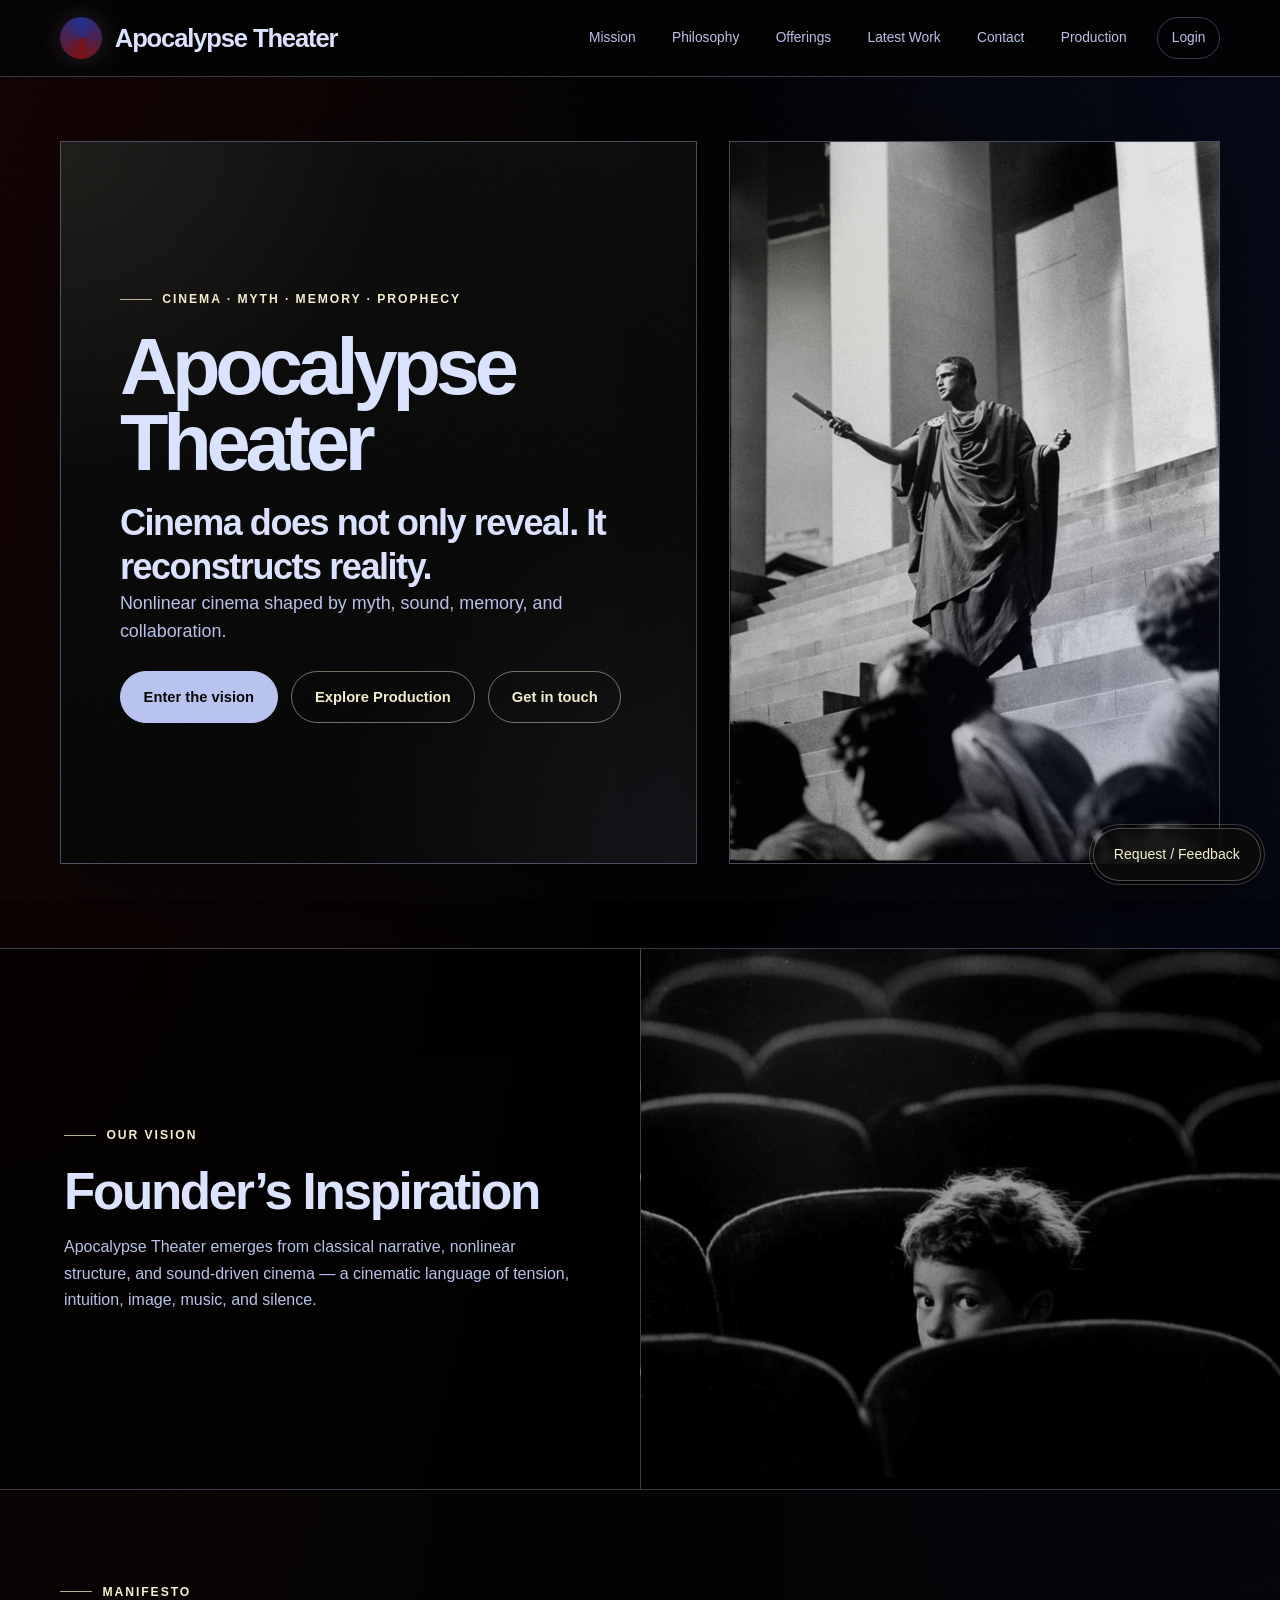
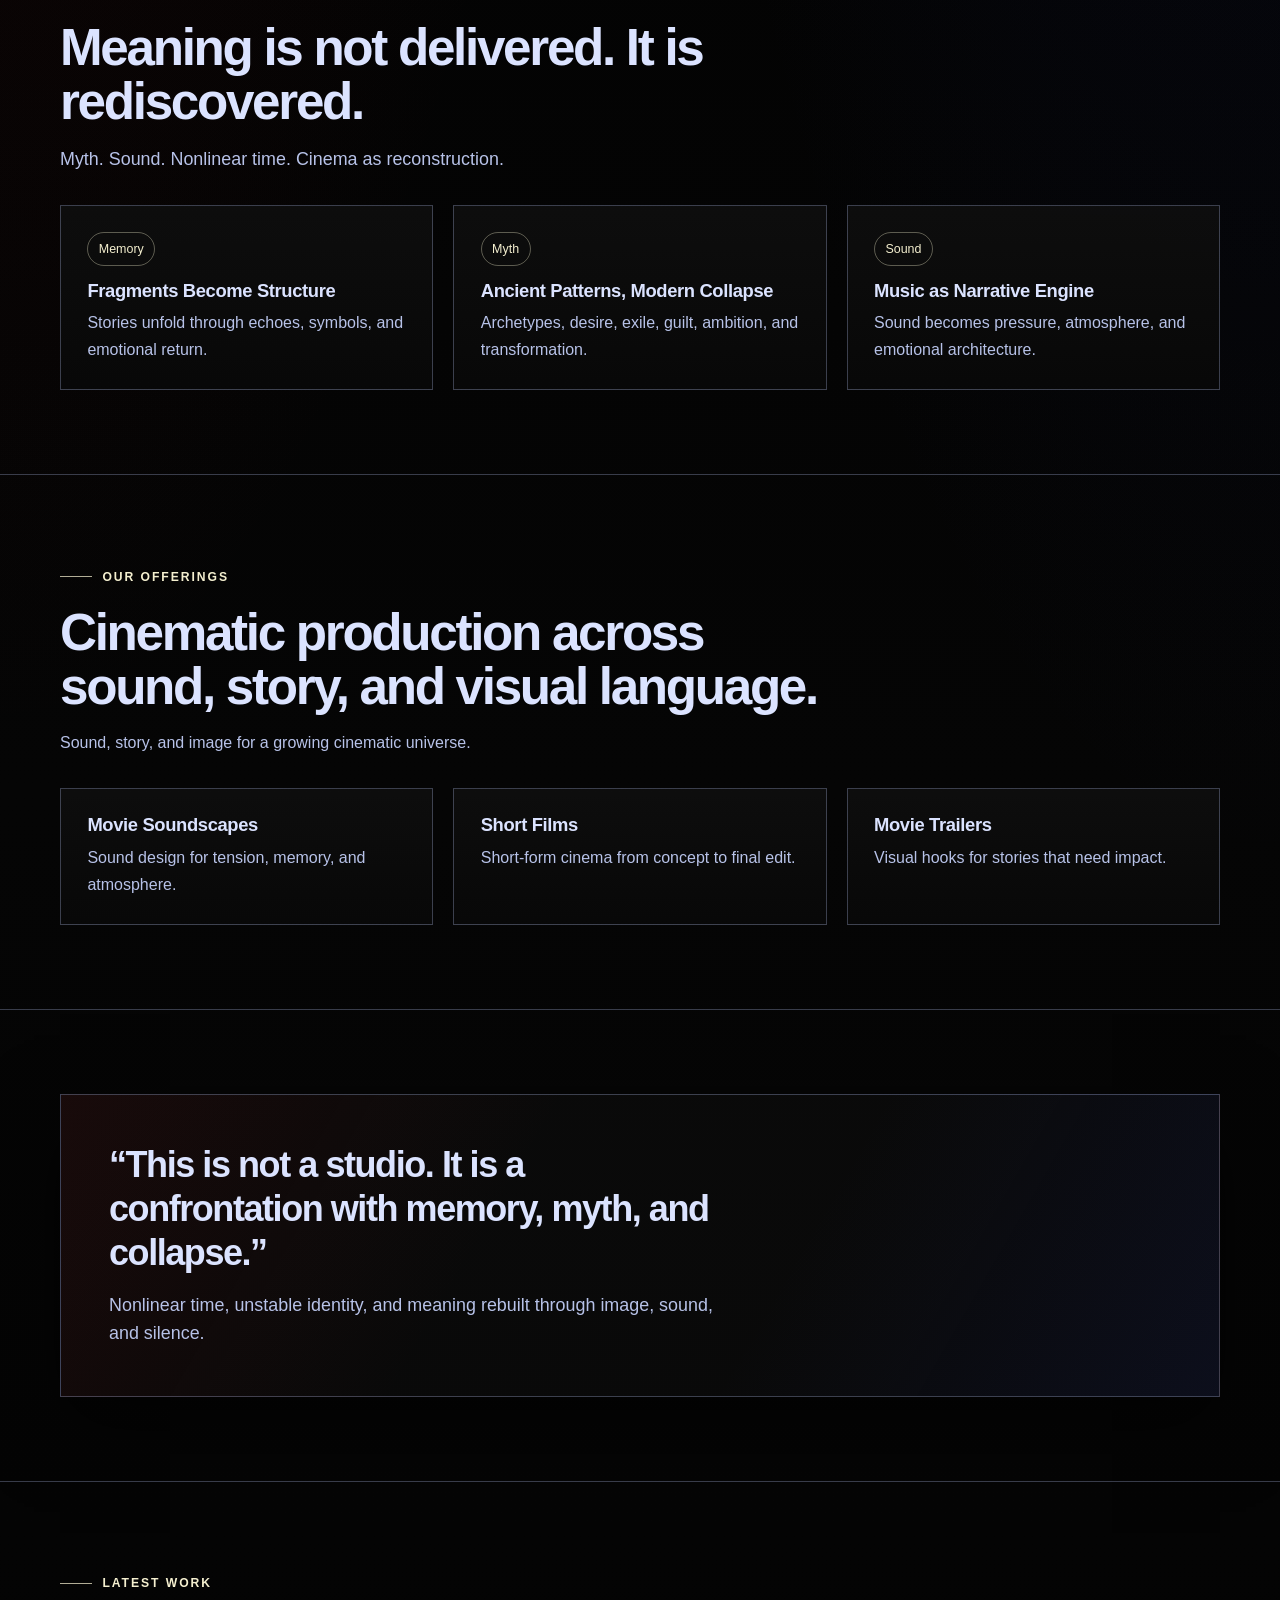
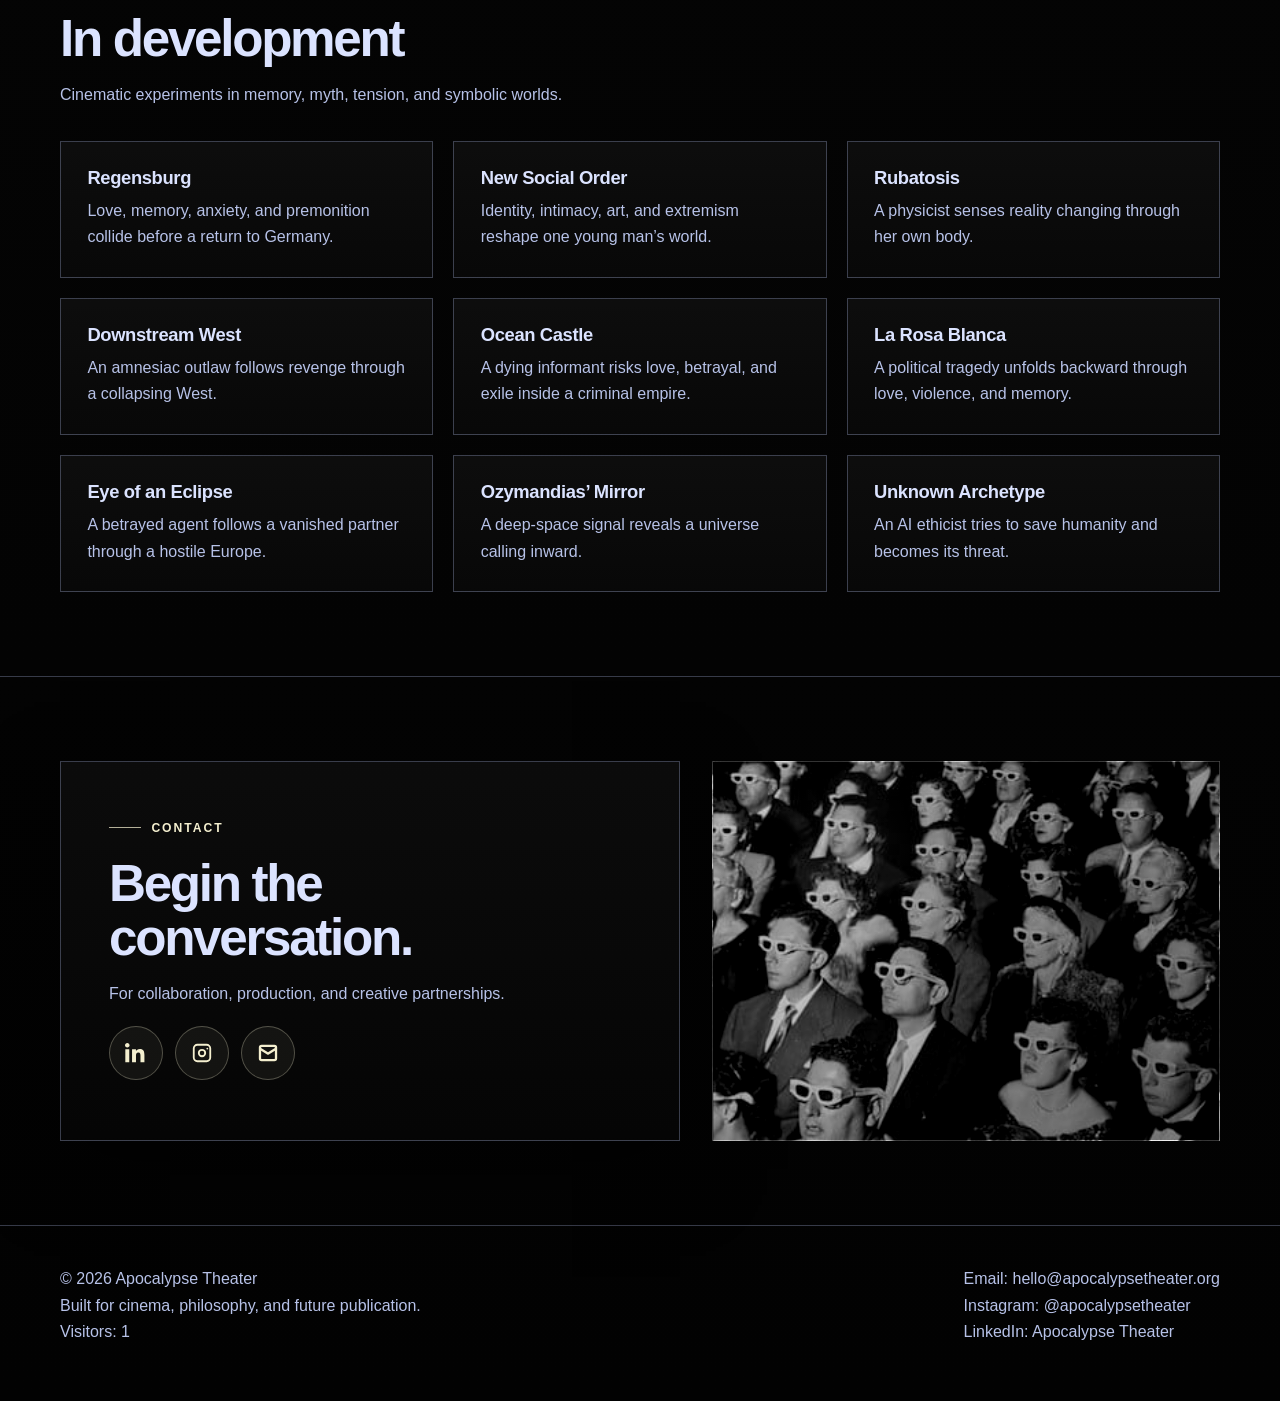
==== commit 50d812dc: "Update text and background image in index.html" ====
--- a/index.html
+++ b/index.html
@@ -486,8 +486,8 @@
     }
 
     .founder-visual {
-      background-image: url("assets/theater.jpg");
-      background-position: center top;
+      background-image: url("assets/founders.jpg");
+      background-position: center;
     }
 
     .divider-statement {
@@ -790,8 +790,7 @@
             <h1>Apocalypse Theater</h1>
             <p class="quote">Cinema does not only reveal. It reconstructs reality.</p>
             <p class="lead">
-              A cinematic concept space for nonlinear stories, sound-driven worlds,
-              mythic memory, and visual language built across cities and collaborators.
+              Nonlinear cinema shaped by myth, sound, memory, and collaboration.
             </p>
 
             <div class="button-row">
@@ -823,7 +822,7 @@
         </p>
       </div>
 
-      <div class="visual-image founder-visual reveal" aria-label="Founder inspiration visual"></div>
+      <div class="visual-image founder-visual reveal" aria-label="Founder inspiration theater image"></div>
     </section>
 
     <section id="philosophy">
@@ -833,8 +832,6 @@
           <h2>Meaning is not delivered. It is rediscovered.</h2>
           <p class="lead">
             Myth. Sound. Nonlinear time. Cinema as reconstruction.
-            Apocalypse Theater treats film as emotional architecture where
-            memory, prophecy, collapse, and beauty collide.
           </p>
         </div>
 
@@ -843,21 +840,21 @@
             <div class="card-glow"></div>
             <span class="tag">Memory</span>
             <h3>Fragments Become Structure</h3>
-            <p>Stories unfold through echoes, symbols, recurring images, and emotional return.</p>
+            <p>Stories unfold through echoes, symbols, and emotional return.</p>
           </article>
 
           <article class="card reveal">
             <div class="card-glow"></div>
             <span class="tag">Myth</span>
             <h3>Ancient Patterns, Modern Collapse</h3>
-            <p>Characters confront archetypes, desire, exile, guilt, ambition, and transformation.</p>
+            <p>Archetypes, desire, exile, guilt, ambition, and transformation.</p>
           </article>
 
           <article class="card reveal">
             <div class="card-glow"></div>
             <span class="tag">Sound</span>
             <h3>Music as Narrative Engine</h3>
-            <p>Sound is treated as movement, pressure, atmosphere, and emotional architecture.</p>
+            <p>Sound becomes pressure, atmosphere, and emotional architecture.</p>
           </article>
         </div>
       </div>
@@ -869,8 +866,7 @@
           <span class="eyebrow">Our Offerings</span>
           <h2>Cinematic production across sound, story, and visual language.</h2>
           <p>
-            The public face of Apocalypse Theater is intentionally minimal:
-            an invitation into a larger cinematic universe still being built.
+            Sound, story, and image for a growing cinematic universe.
           </p>
         </div>
 
@@ -878,19 +874,19 @@
           <article class="card reveal">
             <div class="card-glow"></div>
             <h3>Movie Soundscapes</h3>
-            <p>Immersive, emotionally precise sound design that elevates narrative depth and atmosphere.</p>
+            <p>Sound design for tension, memory, and atmosphere.</p>
           </article>
 
           <article class="card reveal">
             <div class="card-glow"></div>
             <h3>Short Films</h3>
-            <p>End-to-end cinematic storytelling &mdash; from concept and script to production and final edit.</p>
+            <p>Short-form cinema from concept to final edit.</p>
           </article>
 
           <article class="card reveal">
             <div class="card-glow"></div>
             <h3>Movie Trailers</h3>
-            <p>High-impact visual storytelling for brands and narratives that demand attention and memory.</p>
+            <p>Visual hooks for stories that need impact.</p>
           </article>
         </div>
       </div>
@@ -901,9 +897,7 @@
         <div class="divider-statement reveal">
           <p class="quote">&ldquo;This is not a studio. It is a confrontation with memory, myth, and collapse.&rdquo;</p>
           <p class="lead" style="margin-top: 1rem;">
-            Apocalypse Theater exists at the intersection of classical narrative and modern fracture &mdash;
-            where time is nonlinear, identity is unstable, and meaning is reconstructed through image,
-            sound, and silence.
+            Nonlinear time, unstable identity, and meaning rebuilt through image, sound, and silence.
           </p>
         </div>
       </div>
@@ -915,8 +909,7 @@
           <span class="eyebrow">Latest Work</span>
           <h2>In development</h2>
           <p>
-            A first sequence of cinematic experiments exploring memory, myth,
-            psychological tension, and symbolic worlds.
+            Cinematic experiments in memory, myth, tension, and symbolic worlds.
           </p>
         </div>
 
@@ -924,55 +917,55 @@
           <article class="card reveal">
             <div class="card-glow"></div>
             <h3>Regensburg</h3>
-            <p>A year abroad becomes a maze of love, memory, anxiety, and premonition as a return to Germany begins to feel like the edge of catastrophe.</p>
+            <p>Love, memory, anxiety, and premonition collide before a return to Germany.</p>
           </article>
 
           <article class="card reveal">
             <div class="card-glow"></div>
             <h3>New Social Order</h3>
-            <p>A young man searches for intimacy and identity while art, politics, desire, and extremism quietly reshape the world around him.</p>
+            <p>Identity, intimacy, art, and extremism reshape one young man’s world.</p>
           </article>
 
           <article class="card reveal">
             <div class="card-glow"></div>
             <h3>Rubatosis</h3>
-            <p>A physicist&rsquo;s body becomes the first warning that reality is changing, turning science, perception, and fear into one unstable frequency.</p>
+            <p>A physicist senses reality changing through her own body.</p>
           </article>
 
           <article class="card reveal">
             <div class="card-glow"></div>
             <h3>Downstream West</h3>
-            <p>An outlaw with no memory rides through a collapsing West where revenge, brotherhood, and identity are no longer separate things.</p>
+            <p>An amnesiac outlaw follows revenge through a collapsing West.</p>
           </article>
 
           <article class="card reveal">
             <div class="card-glow"></div>
             <h3>Ocean Castle</h3>
-            <p>A dying informant rises inside a criminal empire as love, betrayal, illness, and exile close in on his last chance to escape.</p>
+            <p>A dying informant risks love, betrayal, and exile inside a criminal empire.</p>
           </article>
 
           <article class="card reveal">
             <div class="card-glow"></div>
             <h3>La Rosa Blanca</h3>
-            <p>A political tragedy unfolds backward through passion, violence, memory, and the dangerous remains of a love that never disappeared.</p>
+            <p>A political tragedy unfolds backward through love, violence, and memory.</p>
           </article>
 
           <article class="card reveal">
             <div class="card-glow"></div>
             <h3>Eye of an Eclipse</h3>
-            <p>A betrayed agent follows the last trace of a vanished partner through a Europe where every message may be a trap.</p>
+            <p>A betrayed agent follows a vanished partner through a hostile Europe.</p>
           </article>
 
           <article class="card reveal">
             <div class="card-glow"></div>
             <h3>Ozymandias&rsquo; Mirror</h3>
-            <p>A mission beyond known space discovers that the universe may not be expanding outward, but calling everything inward.</p>
+            <p>A deep-space signal reveals a universe calling inward.</p>
           </article>
 
           <article class="card reveal">
             <div class="card-glow"></div>
             <h3>Unknown Archetype</h3>
-            <p>A fractured AI ethicist tries to protect what remains of humanity and becomes the very force that may end it.</p>
+            <p>An AI ethicist tries to save humanity and becomes its threat.</p>
           </article>
         </div>
       </div>
@@ -983,7 +976,7 @@
         <div class="contact-panel reveal">
           <span class="eyebrow">Contact</span>
           <h2>Begin the conversation.</h2>
-          <p>For collaborations, production inquiries, and creative partnerships.</p>
+          <p>For collaboration, production, and creative partnerships.</p>
 
           <div class="social-icons">
             <a class="social-icon" href="https://www.linkedin.com/company/apocalypse-theater/" target="_blank" rel="noopener noreferrer" aria-label="LinkedIn">
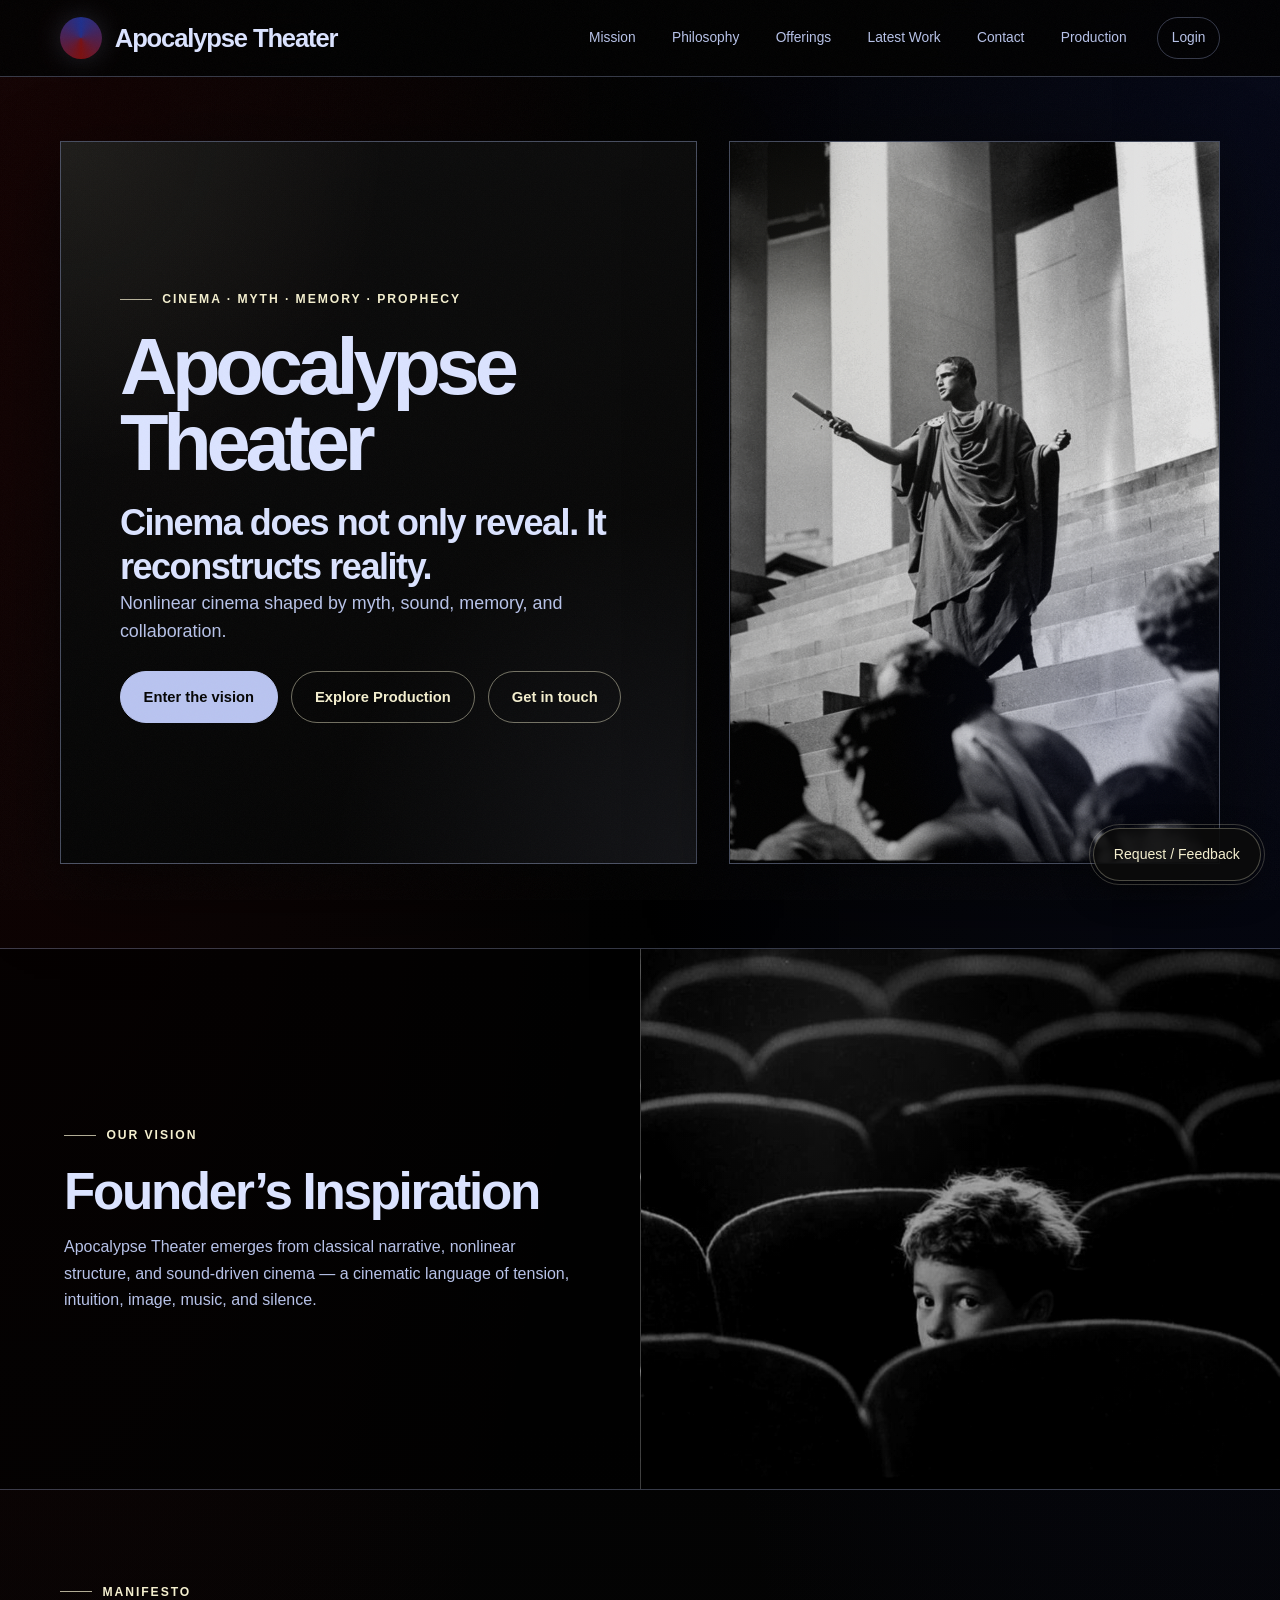
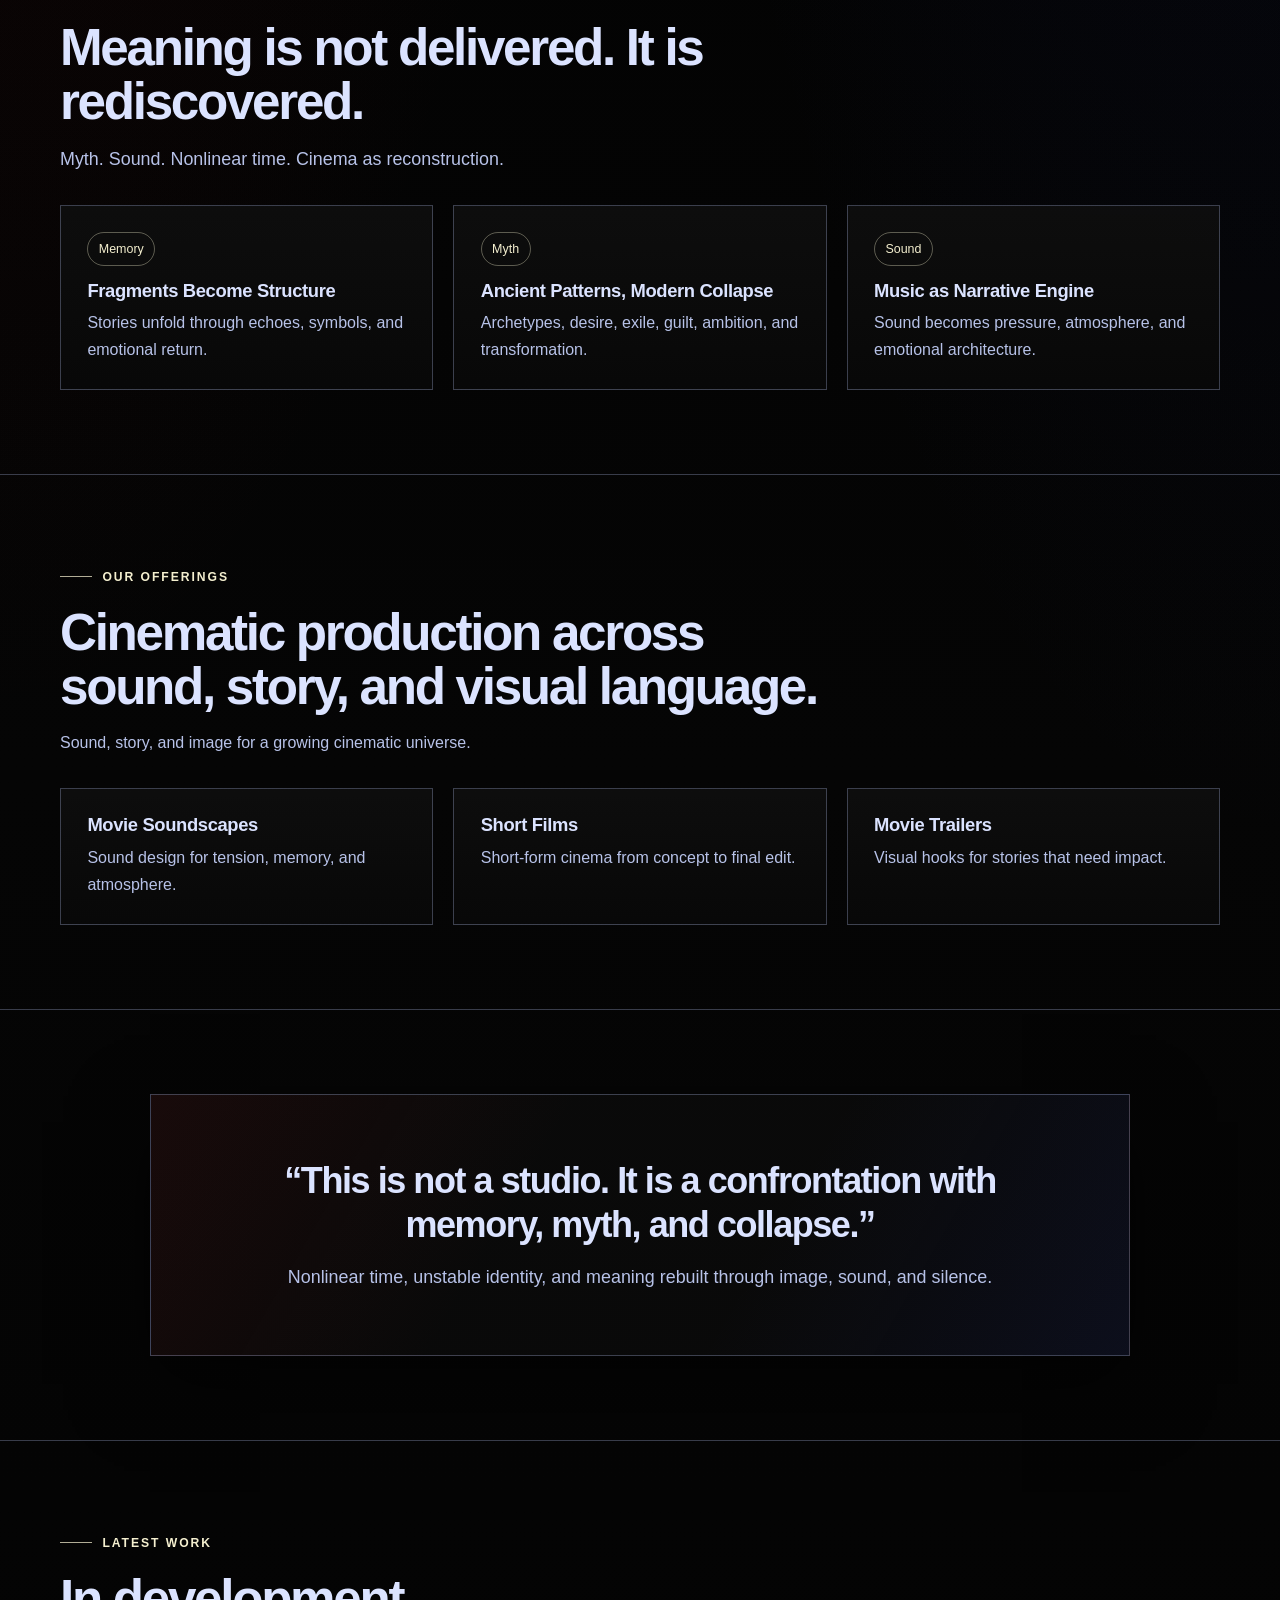
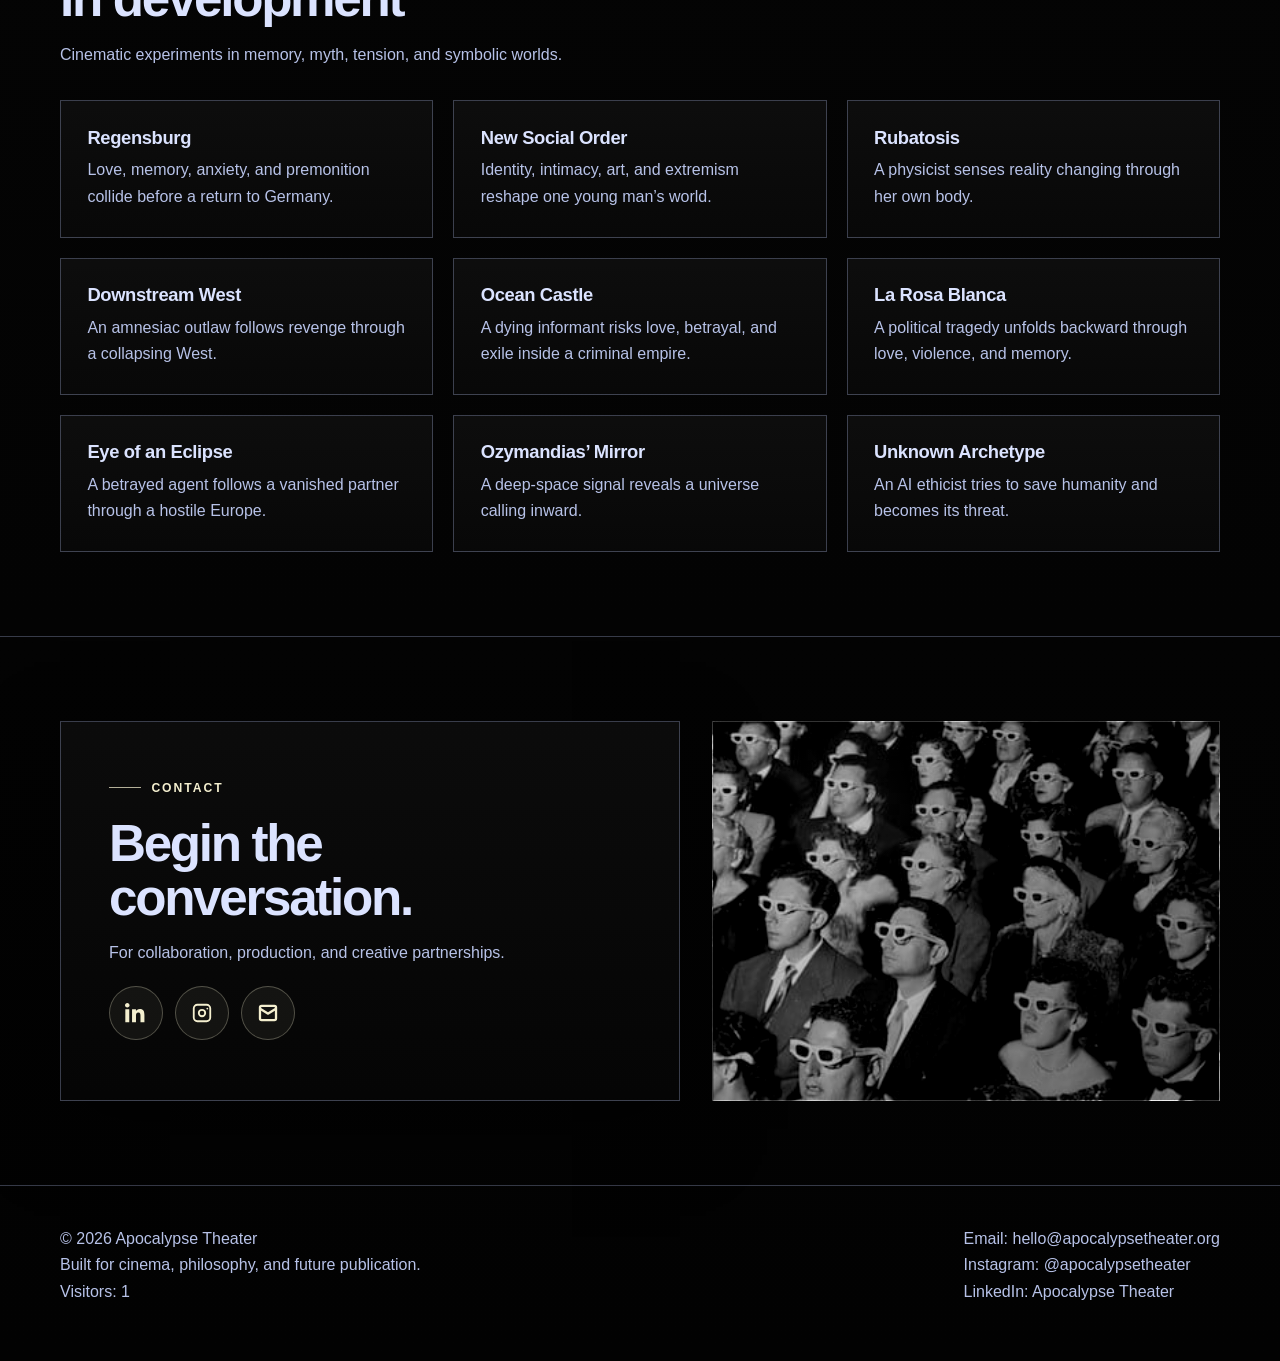
==== commit 4bdfb71b: "Add centered statement styling to index.html" ====
--- a/index.html
+++ b/index.html
@@ -498,6 +498,29 @@
         linear-gradient(300deg, rgba(31, 47, 140, 0.14), transparent 38%),
         var(--panel);
       box-shadow: var(--shadow);
+    }
+
+
+    .statement-centered {
+      max-width: 980px;
+      margin-left: auto;
+      margin-right: auto;
+      text-align: center;
+      padding: clamp(2.6rem, 5vw, 4.4rem);
+    }
+
+    .statement-centered .quote,
+    .statement-centered .lead {
+      margin-left: auto;
+      margin-right: auto;
+    }
+
+    .statement-centered .quote {
+      max-width: 54rem;
+    }
+
+    .statement-centered .lead {
+      max-width: 48rem;
     }
 
     .contact-grid {
@@ -894,7 +917,7 @@
 
     <section id="statement">
       <div class="container">
-        <div class="divider-statement reveal">
+        <div class="divider-statement statement-centered reveal">
           <p class="quote">&ldquo;This is not a studio. It is a confrontation with memory, myth, and collapse.&rdquo;</p>
           <p class="lead" style="margin-top: 1rem;">
             Nonlinear time, unstable identity, and meaning rebuilt through image, sound, and silence.
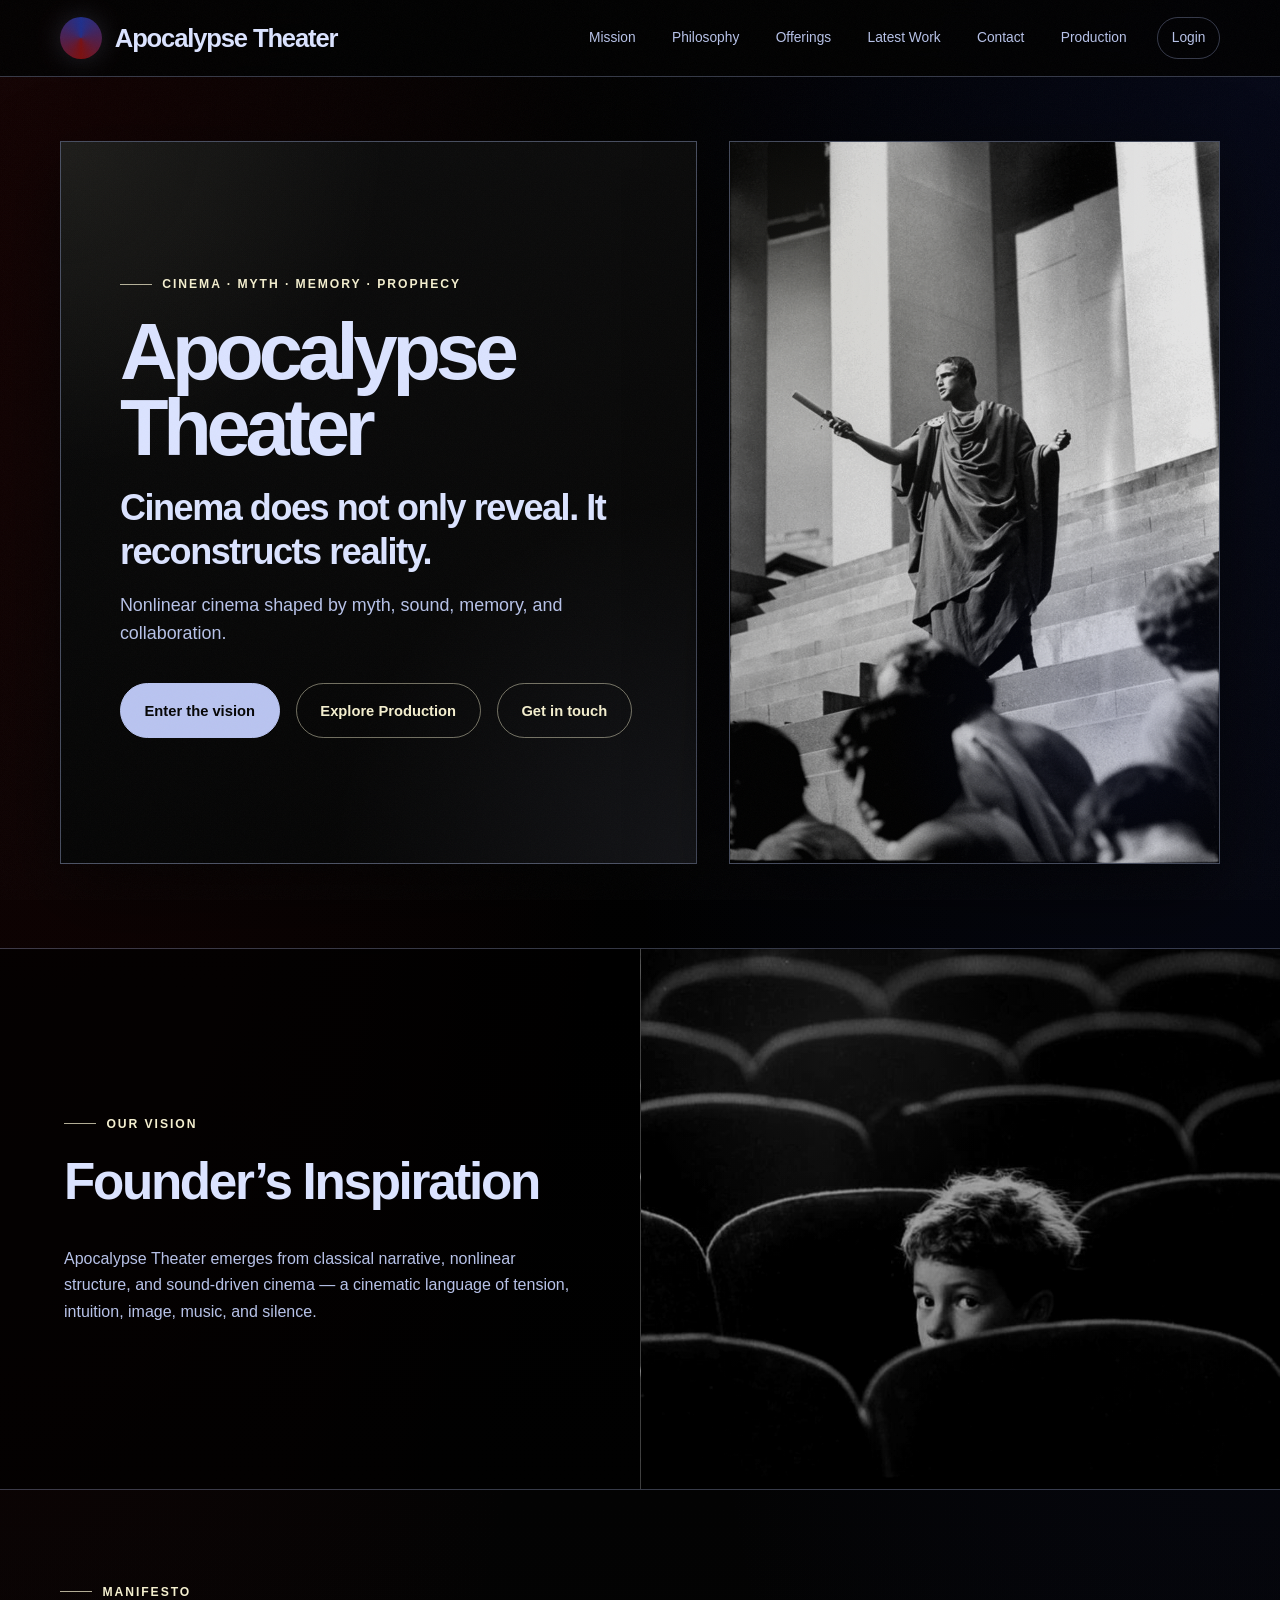
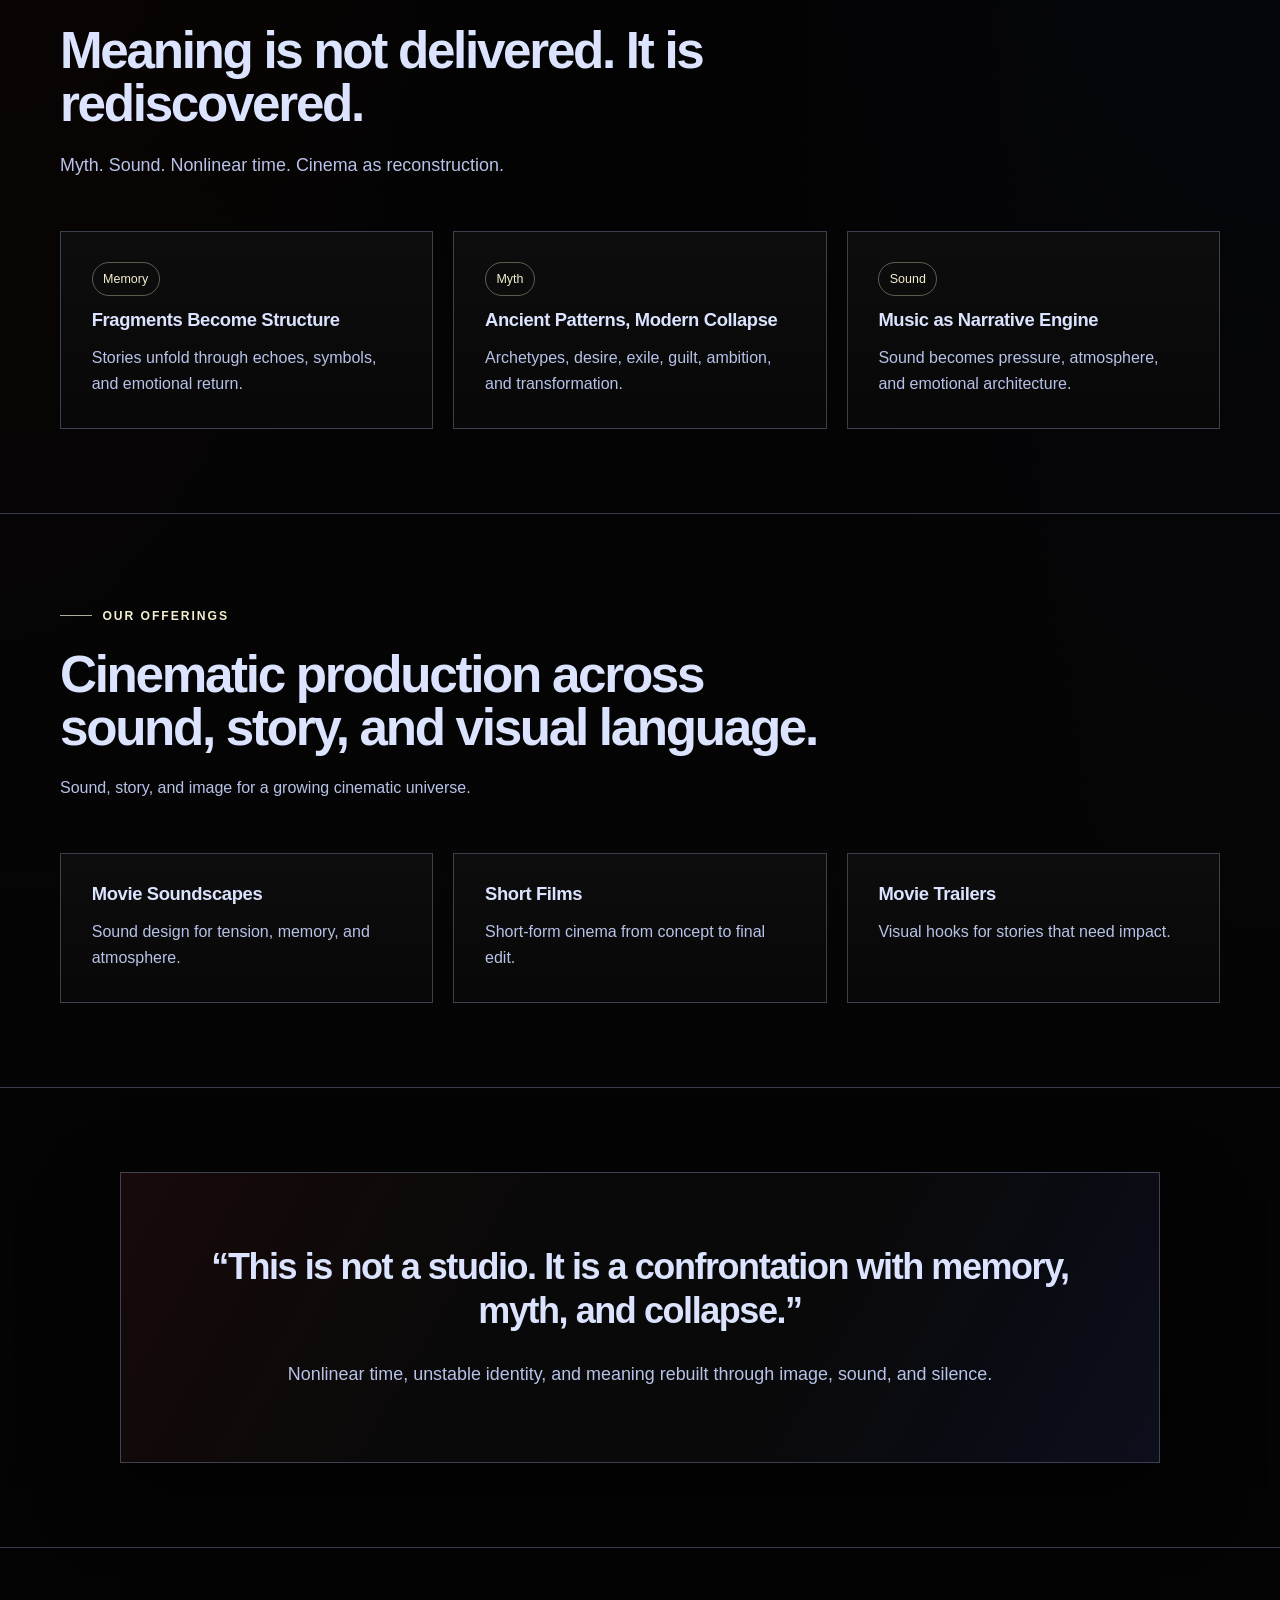
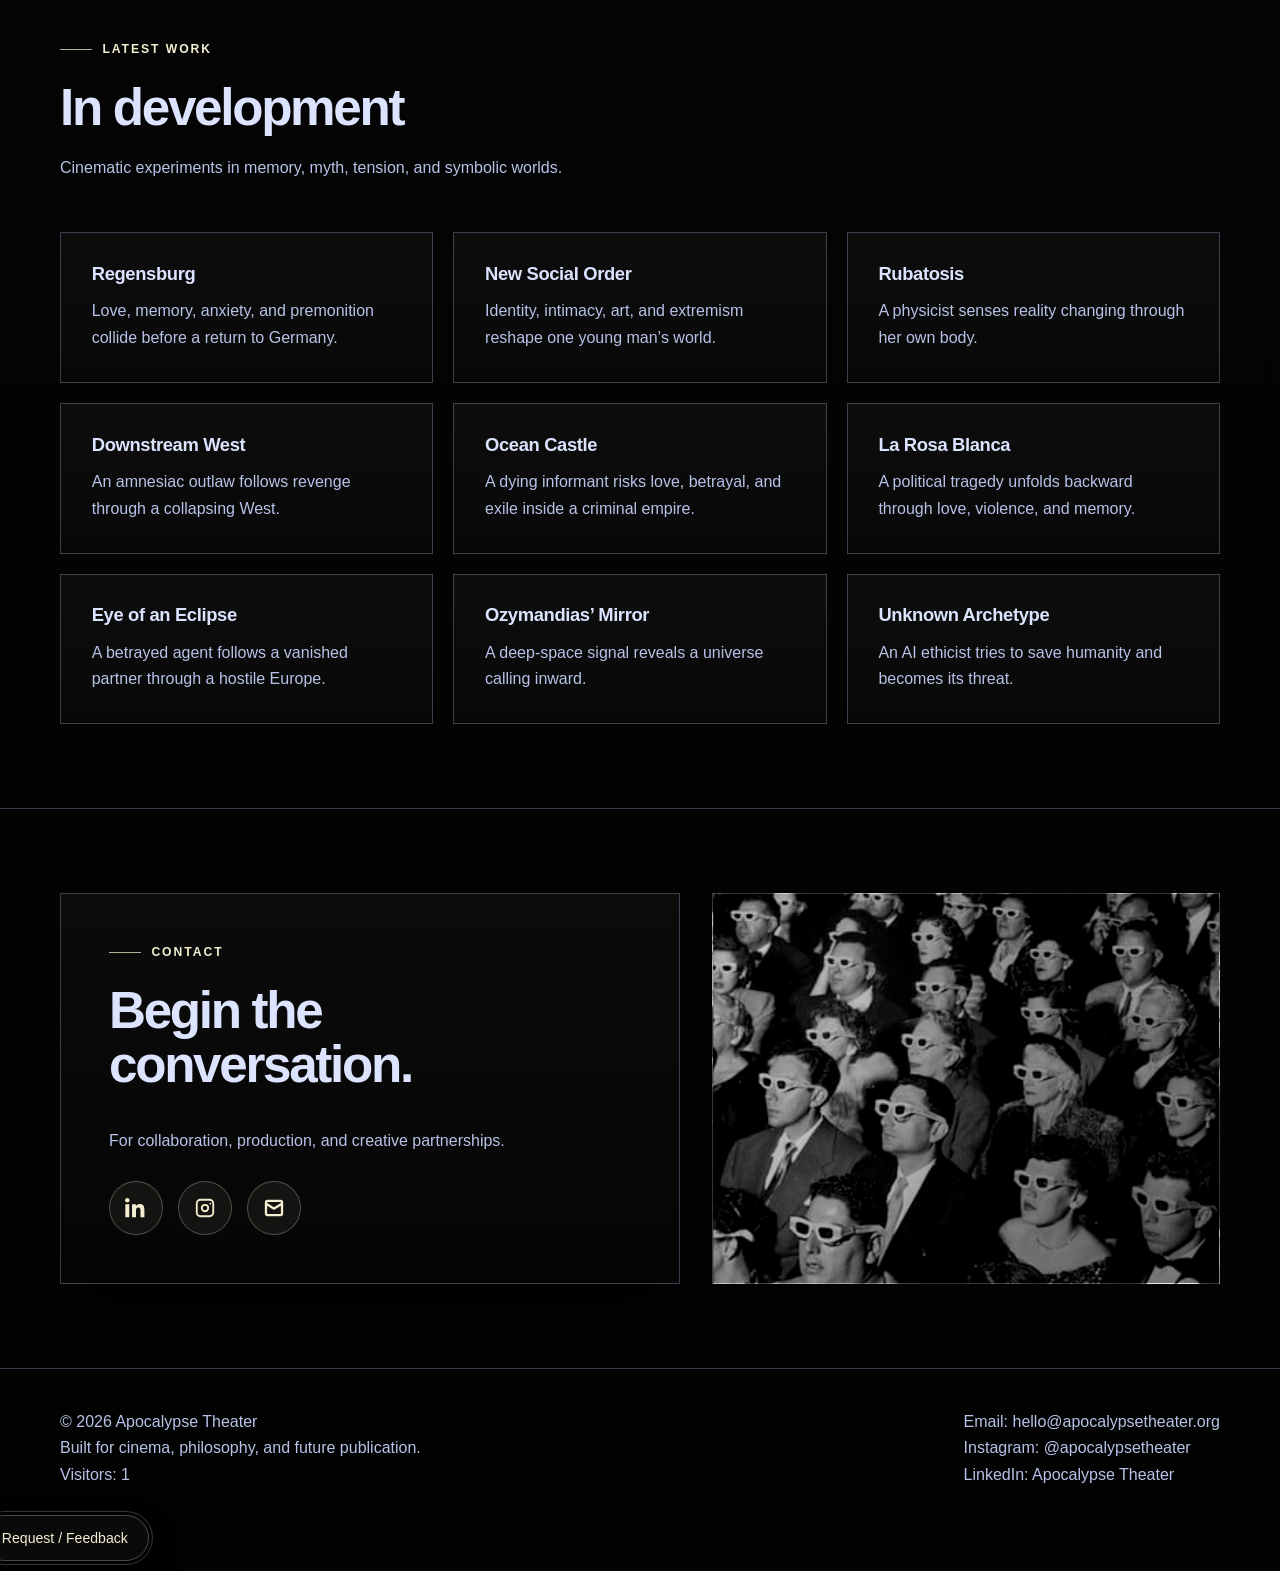
==== commit b541ba1e: "Add cinematic interaction styles and cursor effect" ====
--- a/index.html
+++ b/index.html
@@ -776,6 +776,156 @@
         bottom: 0.75rem;
       }
     }
+  
+
+    /* UX SPACING + CINEMATIC INTERACTION PASS */
+    body::before {
+      content: "";
+      position: fixed;
+      left: var(--cursor-x, 50%);
+      top: var(--cursor-y, 50%);
+      width: 34rem;
+      height: 34rem;
+      transform: translate(-50%, -50%);
+      pointer-events: none;
+      z-index: 0;
+      opacity: 0.16;
+      background: radial-gradient(circle, rgba(244, 239, 207, 0.08), transparent 64%);
+      transition: opacity 0.25s ease;
+    }
+
+    main,
+    header,
+    footer,
+    .feedback-button {
+      position: relative;
+    }
+
+    .section-head {
+      margin-bottom: clamp(2.35rem, 4vw, 3.25rem);
+    }
+
+    .section-head .eyebrow,
+    .visual-copy .eyebrow,
+    .visual-copy-panel .eyebrow,
+    .contact-panel .eyebrow,
+    .divider-statement .eyebrow {
+      margin-bottom: 1.35rem;
+    }
+
+    .section-head h2,
+    .visual-copy h2,
+    .visual-copy-panel h2,
+    .contact-panel h2 {
+      margin-bottom: 1.25rem;
+      transition: transform 0.32s var(--ease), text-shadow 0.32s ease, color 0.32s ease;
+    }
+
+    .section-head p,
+    .visual-copy p,
+    .visual-copy-panel p,
+    .contact-panel p,
+    .lead {
+      margin-top: 1.05rem;
+    }
+
+    .section-head:hover h2,
+    .visual-copy:hover h2,
+    .visual-copy-panel:hover h2,
+    .contact-panel:hover h2 {
+      transform: translateY(-2px);
+      text-shadow: 0 0 28px rgba(244, 239, 207, 0.16);
+    }
+
+    .divider-statement .quote {
+      transition: transform 0.32s var(--ease), text-shadow 0.32s ease;
+    }
+
+    .divider-statement:hover .quote {
+      transform: translateY(-2px);
+      text-shadow: 0 0 30px rgba(244, 239, 207, 0.14);
+    }
+
+    .button-row {
+      margin-top: clamp(1.8rem, 3vw, 2.25rem);
+      gap: 1rem;
+    }
+
+    .button {
+      padding: 0.9rem 1.48rem;
+    }
+
+    .button:focus-visible,
+    .social-icon:focus-visible,
+    .nav-links a:focus-visible {
+      outline: 2px solid rgba(244, 239, 207, 0.76);
+      outline-offset: 4px;
+    }
+
+    .card {
+      padding: clamp(1.75rem, 2.4vw, 2.15rem);
+    }
+
+    .card h3 {
+      margin-bottom: 0.95rem;
+      transition: transform 0.32s var(--ease), color 0.32s ease, text-shadow 0.32s ease;
+    }
+
+    .card:hover h3 {
+      transform: translateY(-2px);
+      color: var(--soft);
+      text-shadow: 0 0 26px rgba(244, 239, 207, 0.12);
+    }
+
+    .card p + p {
+      margin-top: 0.9rem;
+    }
+
+    .social-icons {
+      margin-top: 1.65rem;
+      gap: 0.95rem;
+    }
+
+    @media (max-width: 980px) {
+      .section-head {
+        margin-bottom: 2.25rem;
+      }
+    }
+
+    @media (max-width: 640px) {
+      .button-row {
+        margin-top: 1.75rem;
+      }
+
+      .social-icons {
+        margin-top: 1.4rem;
+      }
+    }
+
+
+    /* INDEX FEATURE STATEMENT CENTERING */
+    .statement-centered {
+      max-width: min(1040px, calc(100% - 2rem));
+      padding: clamp(3rem, 5.6vw, 5rem) clamp(2rem, 5vw, 4.5rem);
+    }
+
+    .statement-centered .quote {
+      max-width: 62rem;
+      margin-bottom: 1.65rem;
+    }
+
+    .statement-centered .lead {
+      max-width: 52rem;
+      margin-top: 1.65rem;
+      line-height: 1.72;
+    }
+
+    .contact-panel {
+      display: flex;
+      flex-direction: column;
+      justify-content: center;
+    }
+
   </style>
 </head>
 
@@ -1093,6 +1243,12 @@
         glow.style.top = `${event.clientY - rect.top}px`;
       });
     });
-  </script>
+  
+
+    document.addEventListener("mousemove", event => {
+      document.documentElement.style.setProperty("--cursor-x", `${event.clientX}px`);
+      document.documentElement.style.setProperty("--cursor-y", `${event.clientY}px`);
+    });
+</script>
 </body>
 </html>
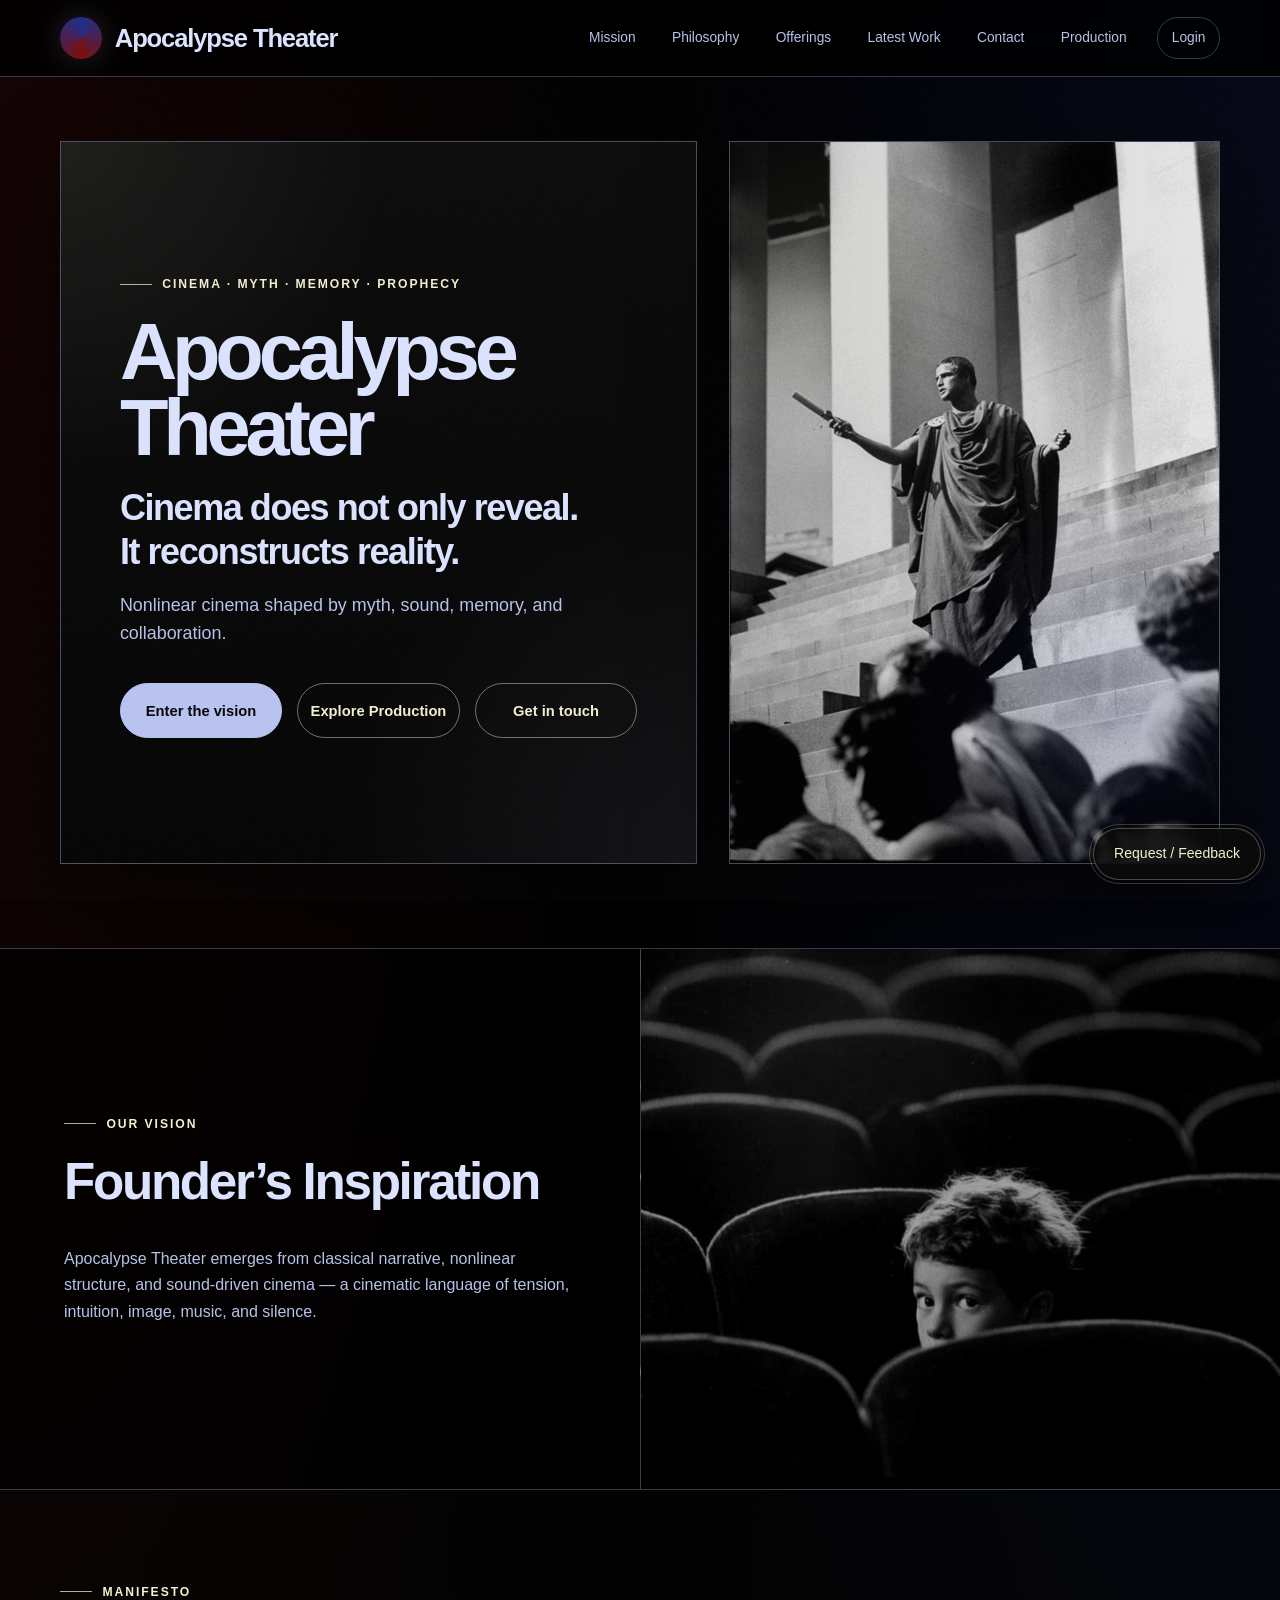
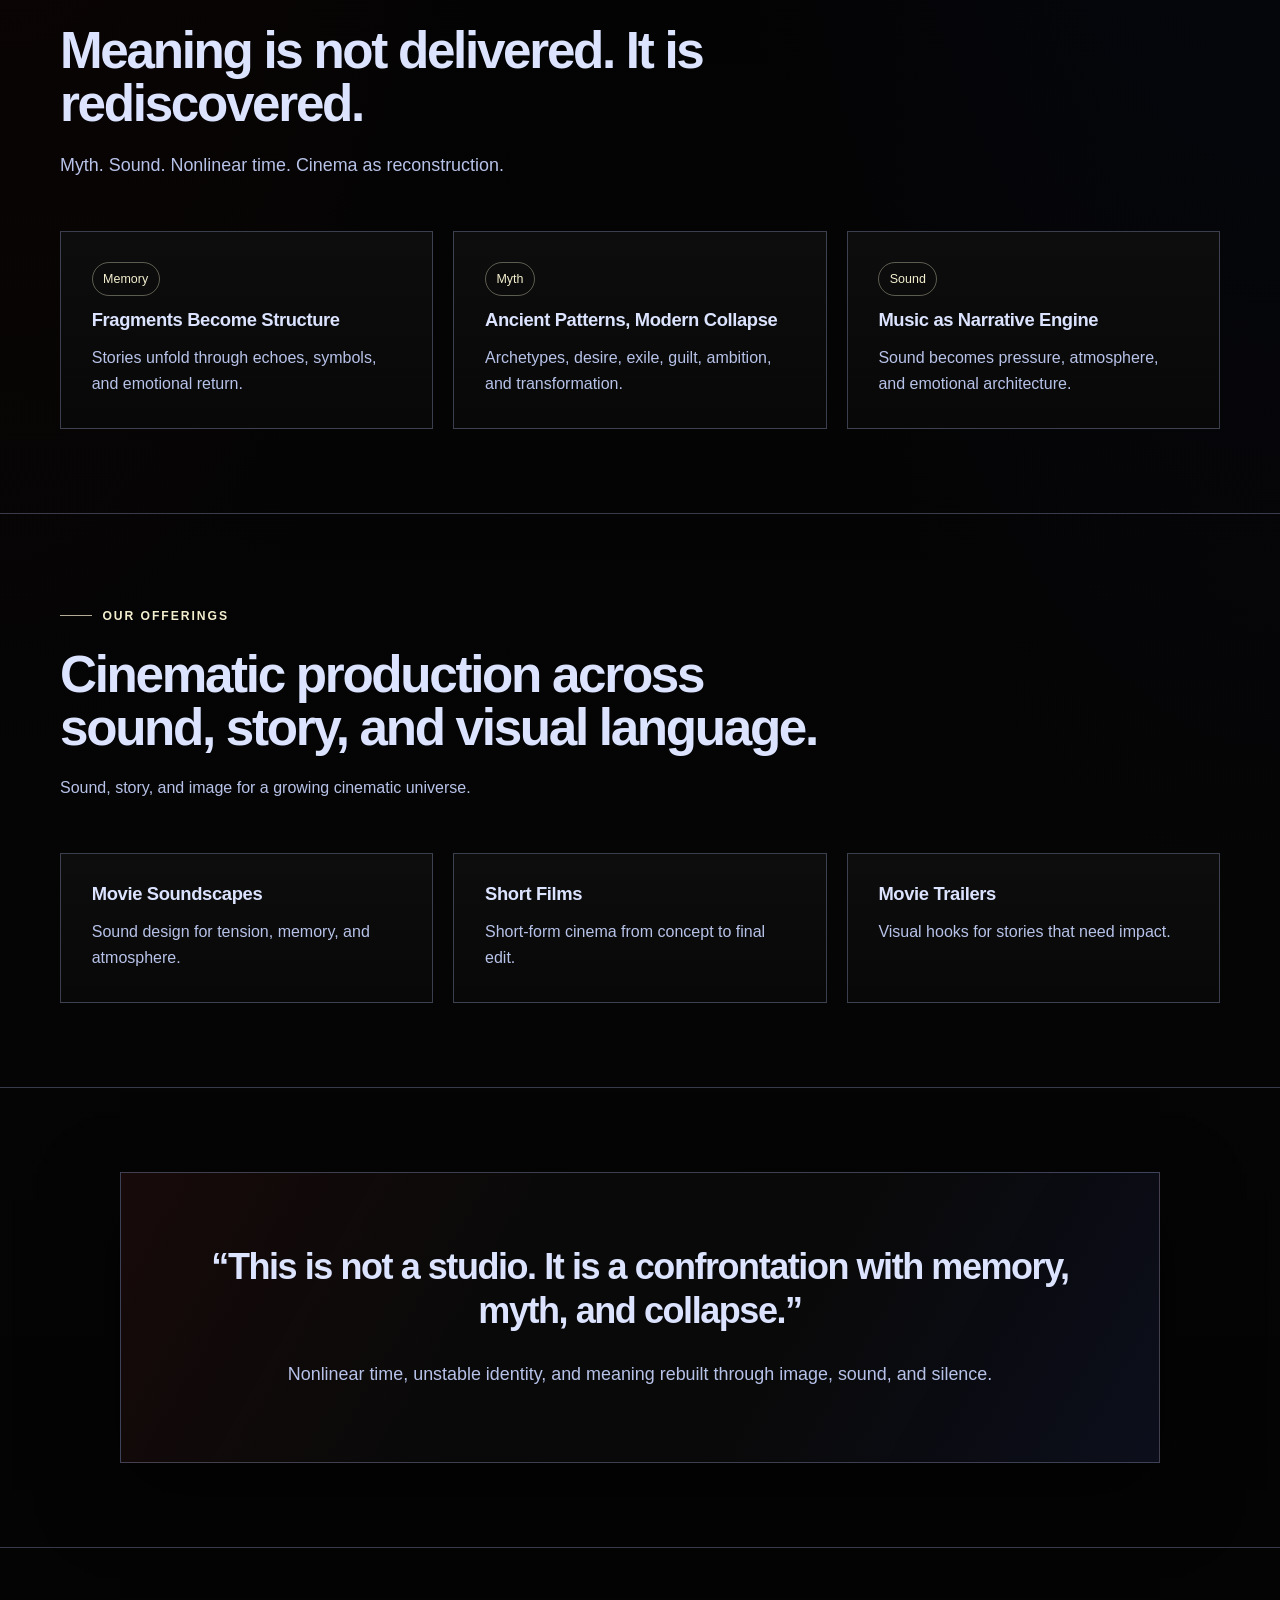
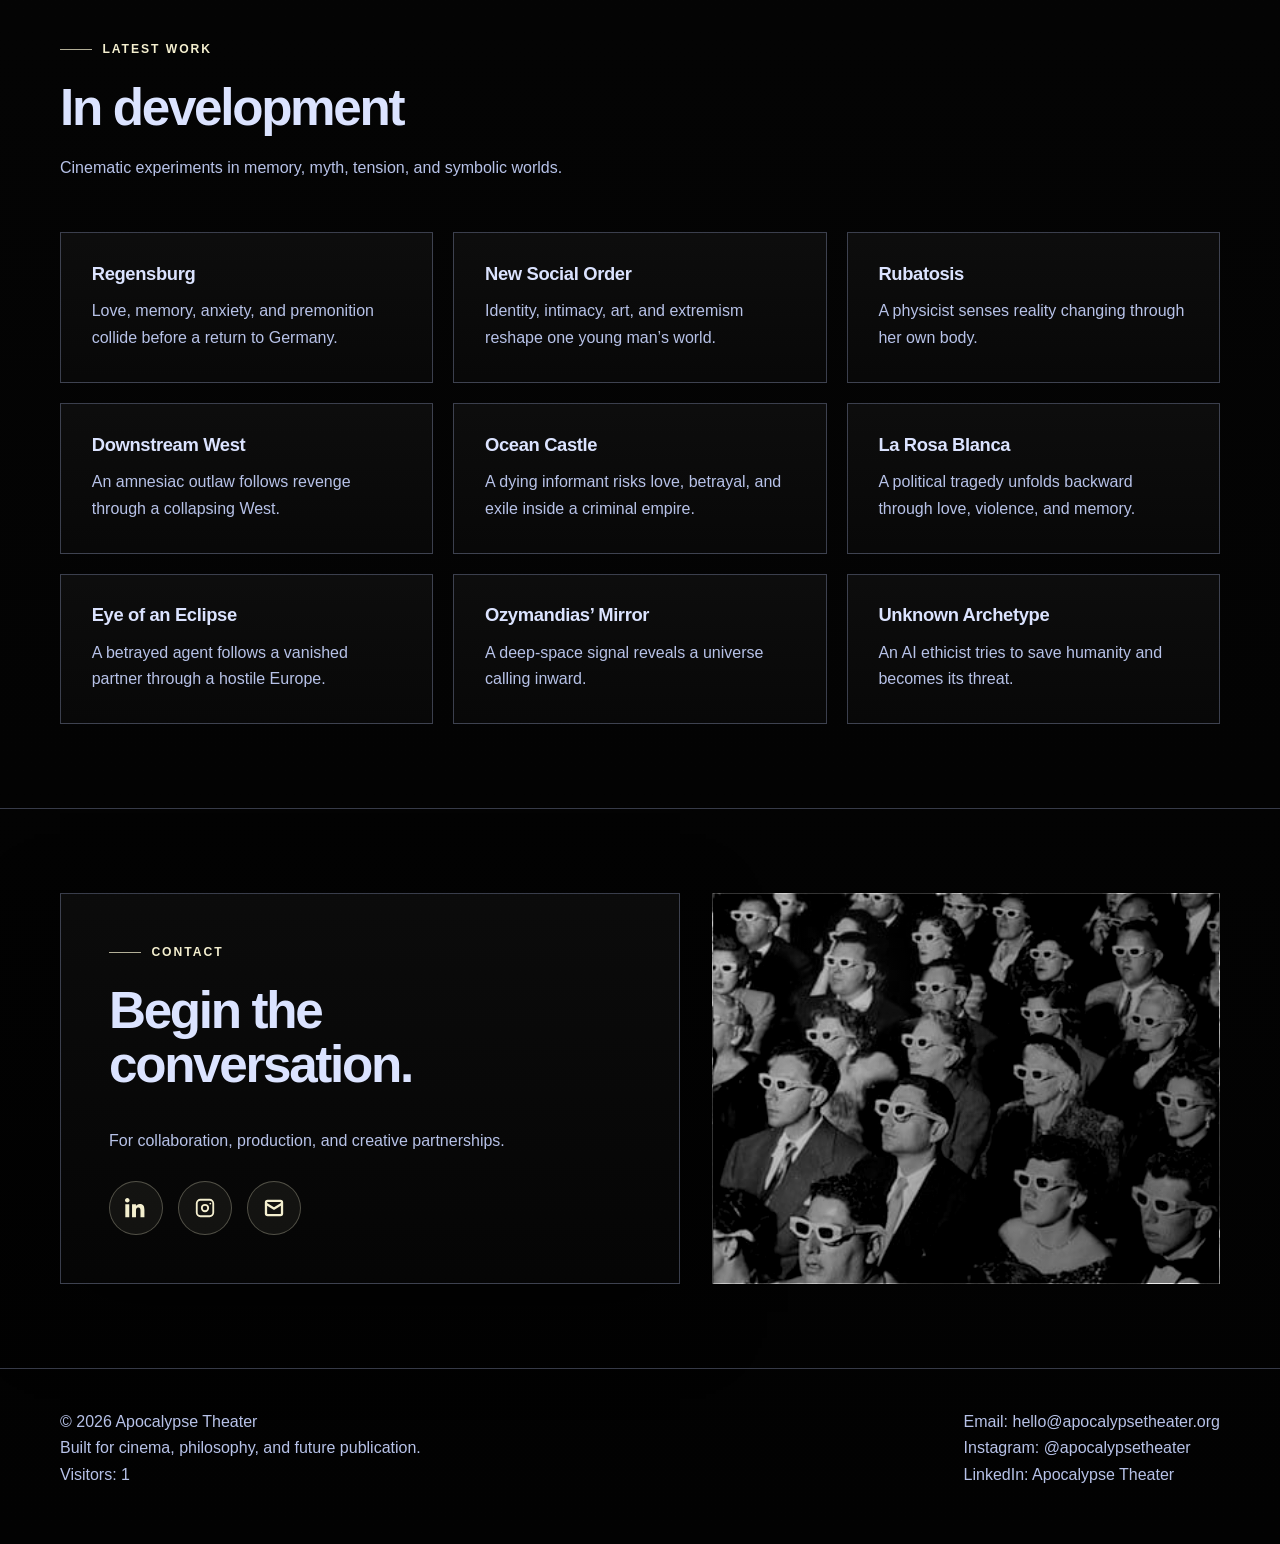
==== commit 90972a06: "Enhance layout with sticky header and feedback button Added sticky header and feedback button styles" ====
--- a/index.html
+++ b/index.html
@@ -926,6 +926,92 @@
       justify-content: center;
     }
 
+  
+
+    /* V8 STICKY NAV + FIXED FEEDBACK + HERO BUTTON ALIGNMENT */
+    header {
+      position: sticky !important;
+      top: 0 !important;
+      z-index: 2400 !important;
+    }
+
+    main,
+    footer {
+      position: relative;
+      z-index: 1;
+    }
+
+    .feedback-button {
+      position: fixed !important;
+      right: 1.2rem !important;
+      bottom: 1.2rem !important;
+      left: auto !important;
+      z-index: 3200 !important;
+      display: inline-flex !important;
+      align-items: center;
+      justify-content: center;
+      white-space: nowrap;
+    }
+
+    .hero .button-row {
+      display: flex;
+      flex-wrap: nowrap;
+      align-items: center;
+      justify-content: flex-start;
+      gap: clamp(0.5rem, 1.2vw, 0.95rem);
+      width: 100%;
+      max-width: 44rem;
+    }
+
+    .hero .button {
+      flex: 1 1 0;
+      min-width: 0;
+      width: auto !important;
+      white-space: nowrap;
+      text-align: center;
+      padding-left: clamp(0.55rem, 1.25vw, 1.2rem);
+      padding-right: clamp(0.55rem, 1.25vw, 1.2rem);
+      font-size: clamp(0.74rem, 1.18vw, 0.92rem);
+    }
+
+    .quote-line {
+      display: block;
+    }
+
+    @media (max-width: 980px) {
+      header {
+        position: sticky !important;
+        top: 0 !important;
+      }
+
+      .hero .button-row {
+        flex-wrap: nowrap !important;
+      }
+
+      .hero .button {
+        width: auto !important;
+      }
+    }
+
+    @media (max-width: 640px) {
+      .hero .button-row {
+        gap: 0.42rem;
+        align-items: center;
+      }
+
+      .hero .button {
+        min-height: 42px;
+        padding: 0.62rem 0.42rem;
+        font-size: clamp(0.62rem, 2.45vw, 0.74rem);
+        letter-spacing: -0.01em;
+      }
+
+      .feedback-button {
+        right: 0.75rem !important;
+        bottom: 0.75rem !important;
+      }
+    }
+
   </style>
 </head>
 
@@ -961,7 +1047,7 @@
           <div class="hero-content">
             <span class="eyebrow">Cinema &middot; Myth &middot; Memory &middot; Prophecy</span>
             <h1>Apocalypse Theater</h1>
-            <p class="quote">Cinema does not only reveal. It reconstructs reality.</p>
+            <p class="quote"><span class="quote-line">Cinema does not only reveal.</span><span class="quote-line">It reconstructs reality.</span></p>
             <p class="lead">
               Nonlinear cinema shaped by myth, sound, memory, and collaboration.
             </p>
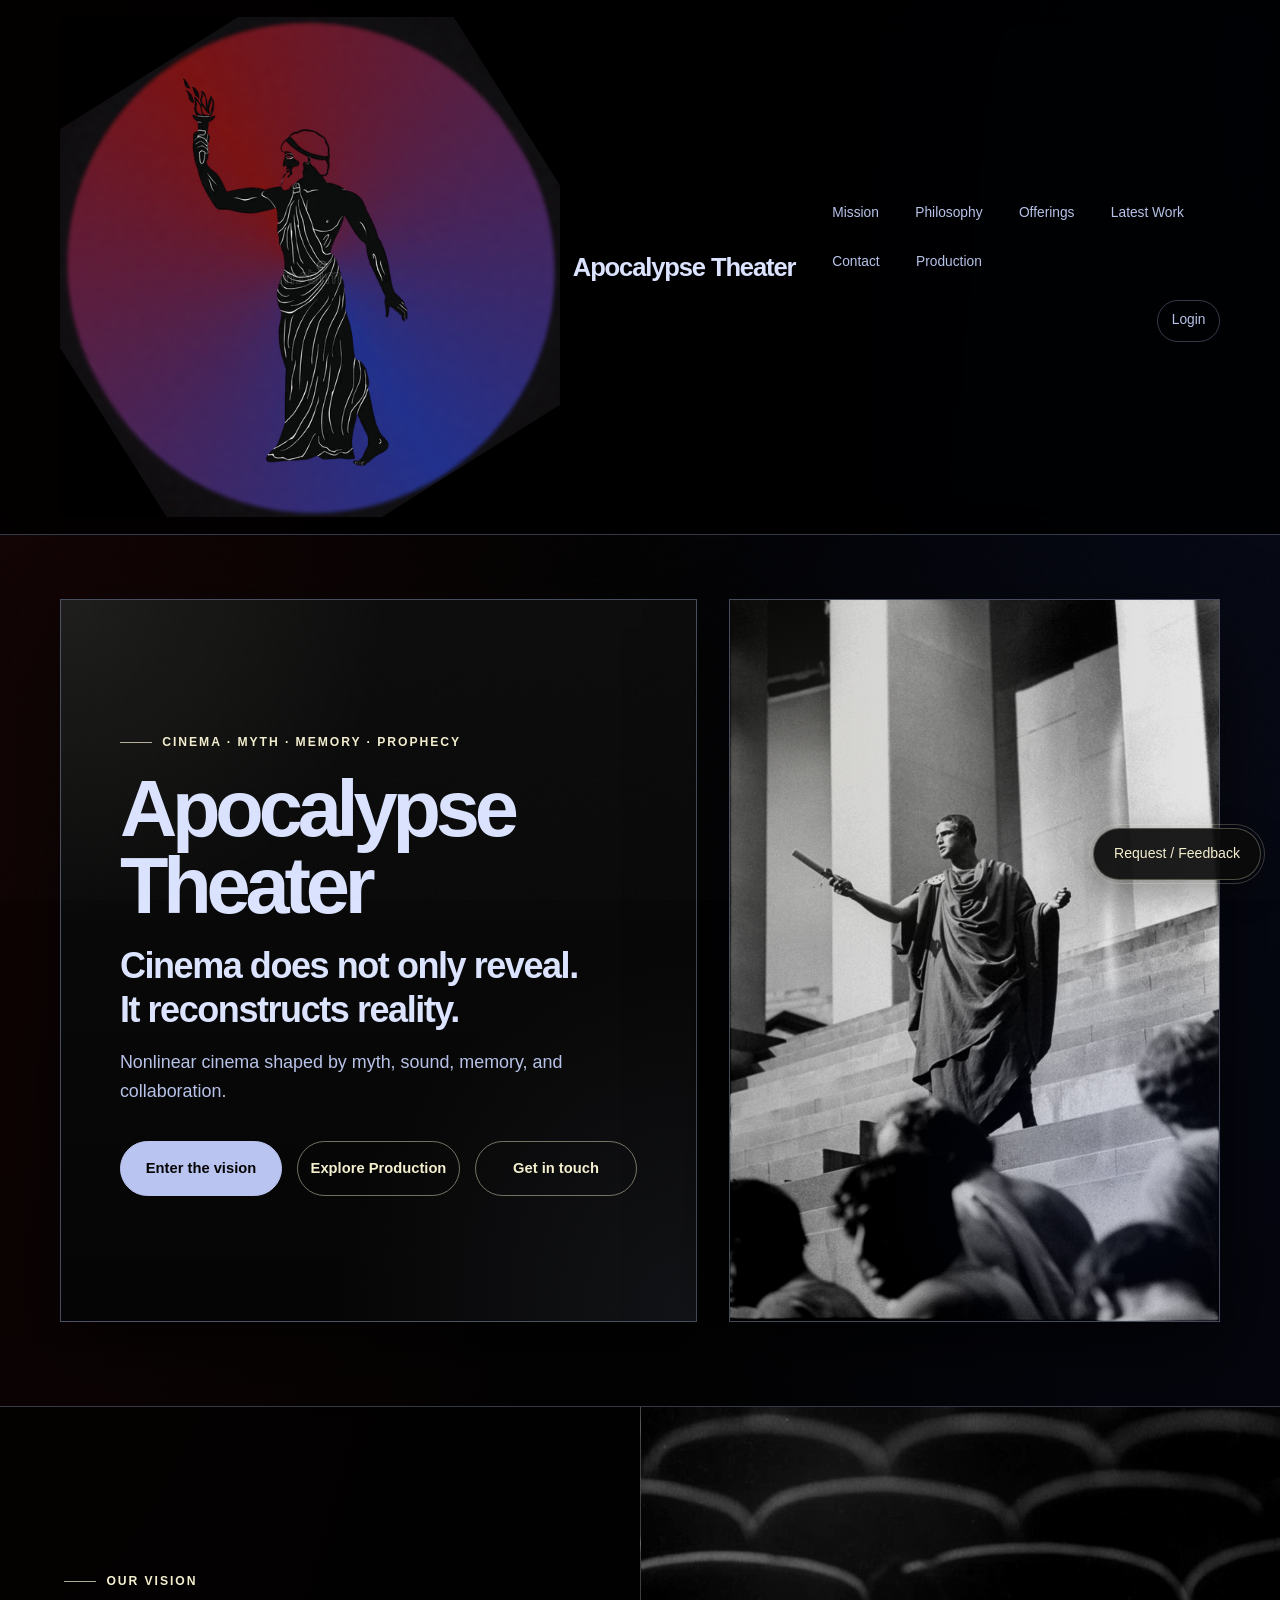
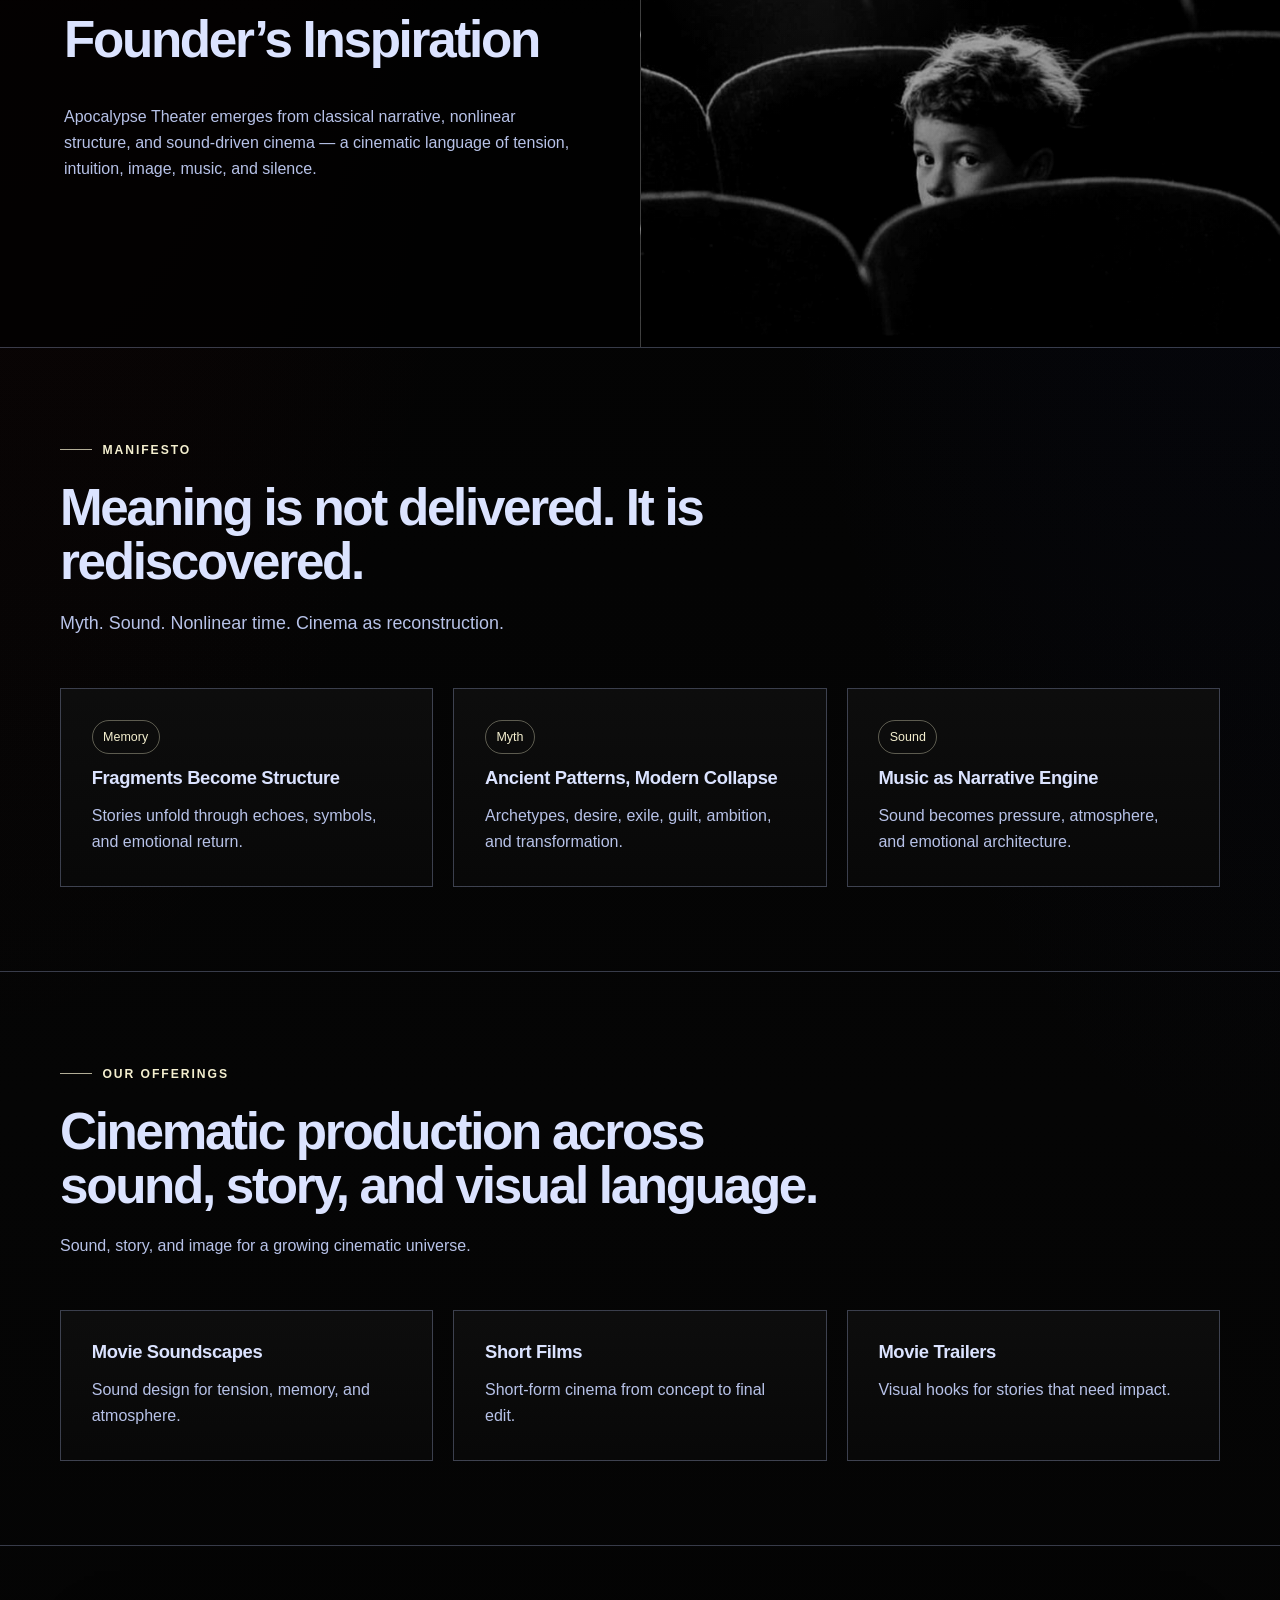
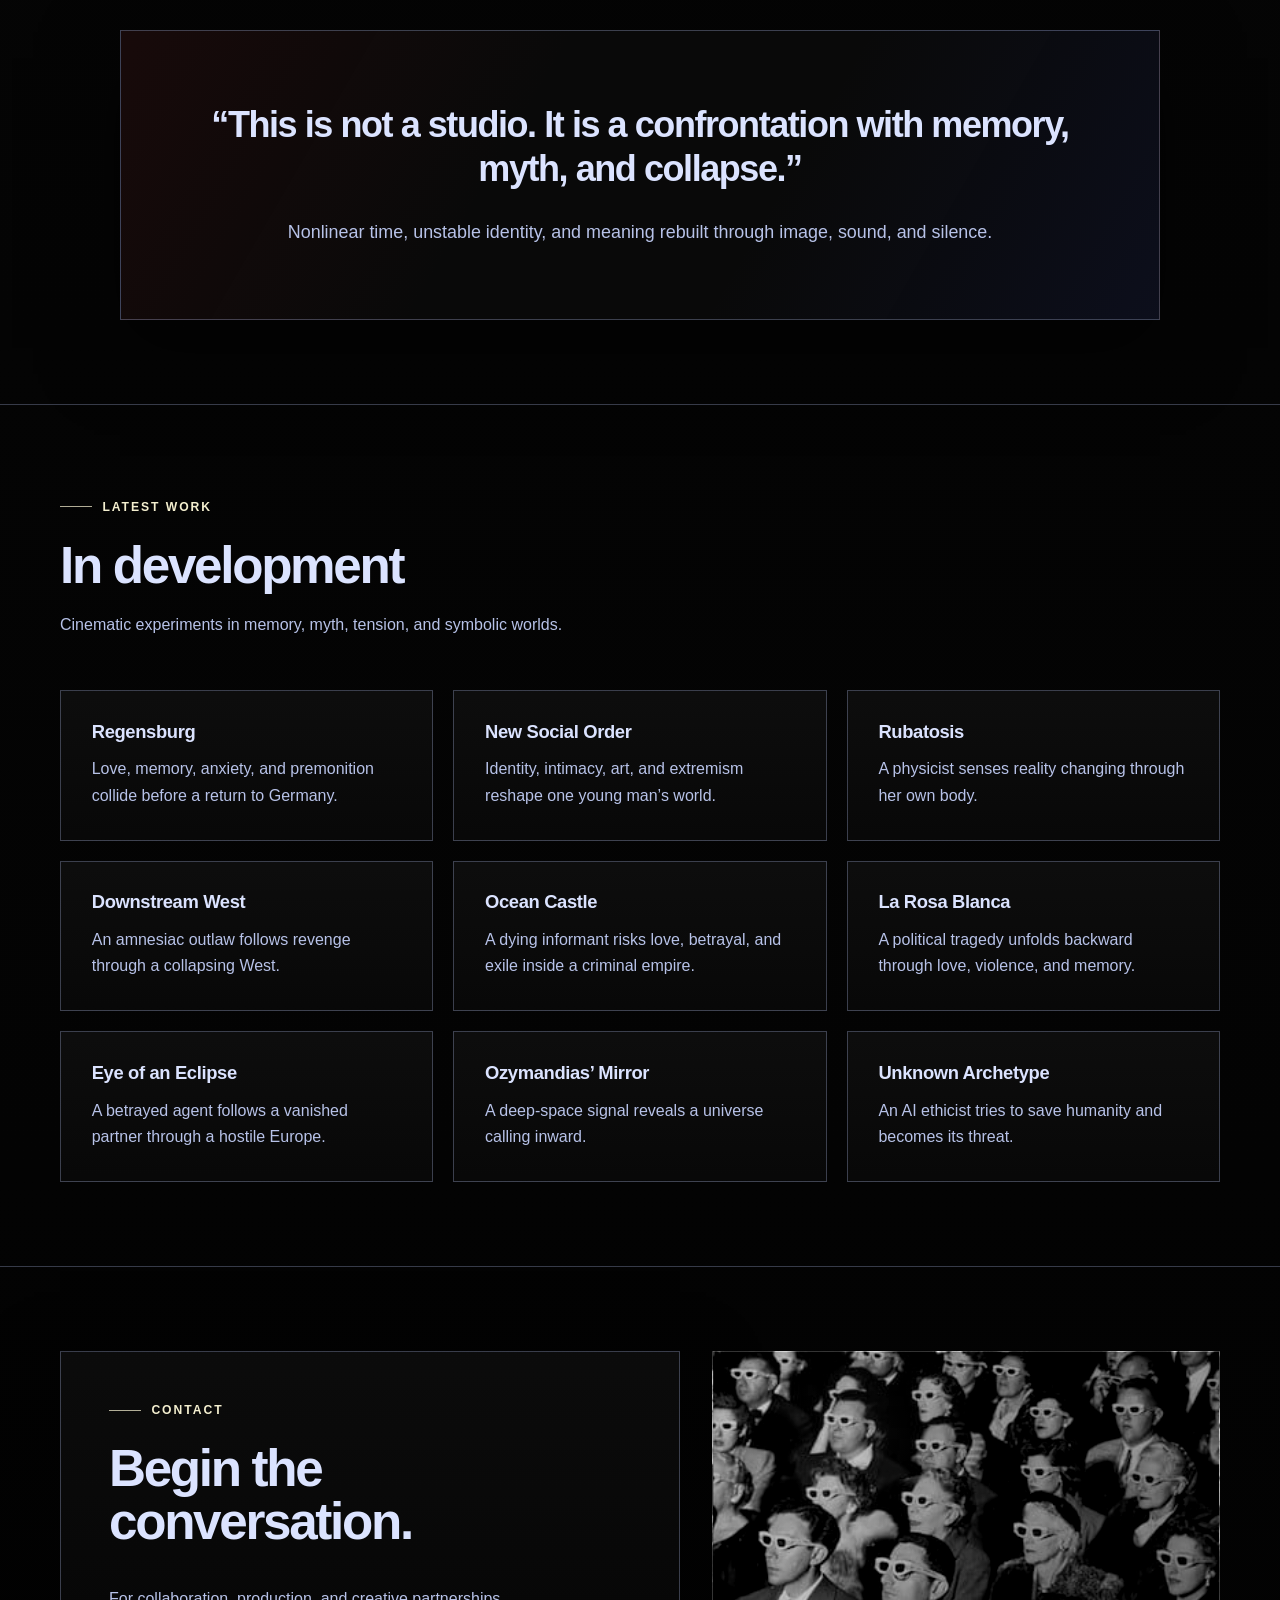
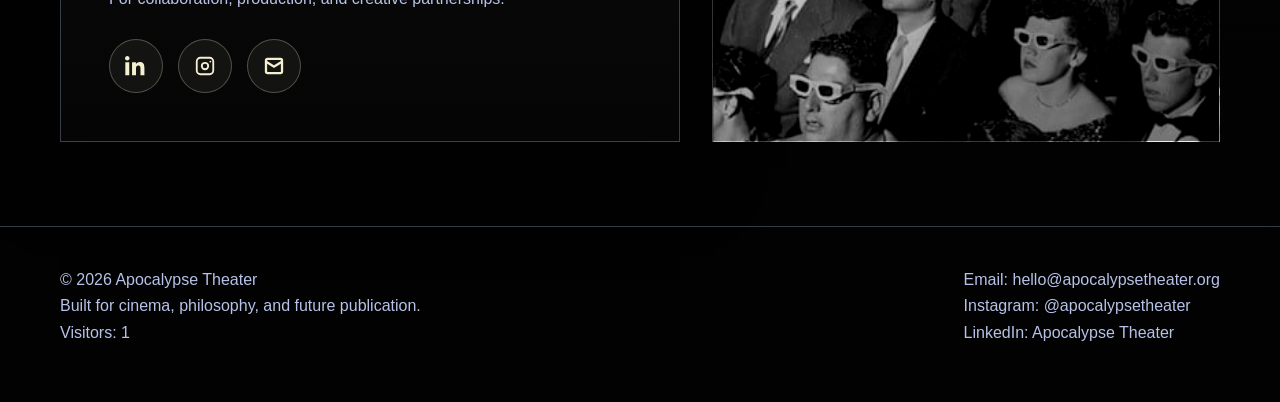
==== commit 46b05a5d: "Update index.html" ====
--- a/index.html
+++ b/index.html
@@ -1019,8 +1019,12 @@
   <header>
     <div class="container nav">
       <a href="#top" class="brand-wrap" aria-label="Apocalypse Theater home">
-        <span class="brand-mark" aria-hidden="true"></span>
-        <span class="brand">Apocalypse Theater</span>
+      <img
+        class="brand-logo"
+        src="assets/logo.png"
+        alt="Apocalypse Theater logo"
+       />
+       <span class="brand">Apocalypse Theater</span>
       </a>
 
       <div class="nav-right">
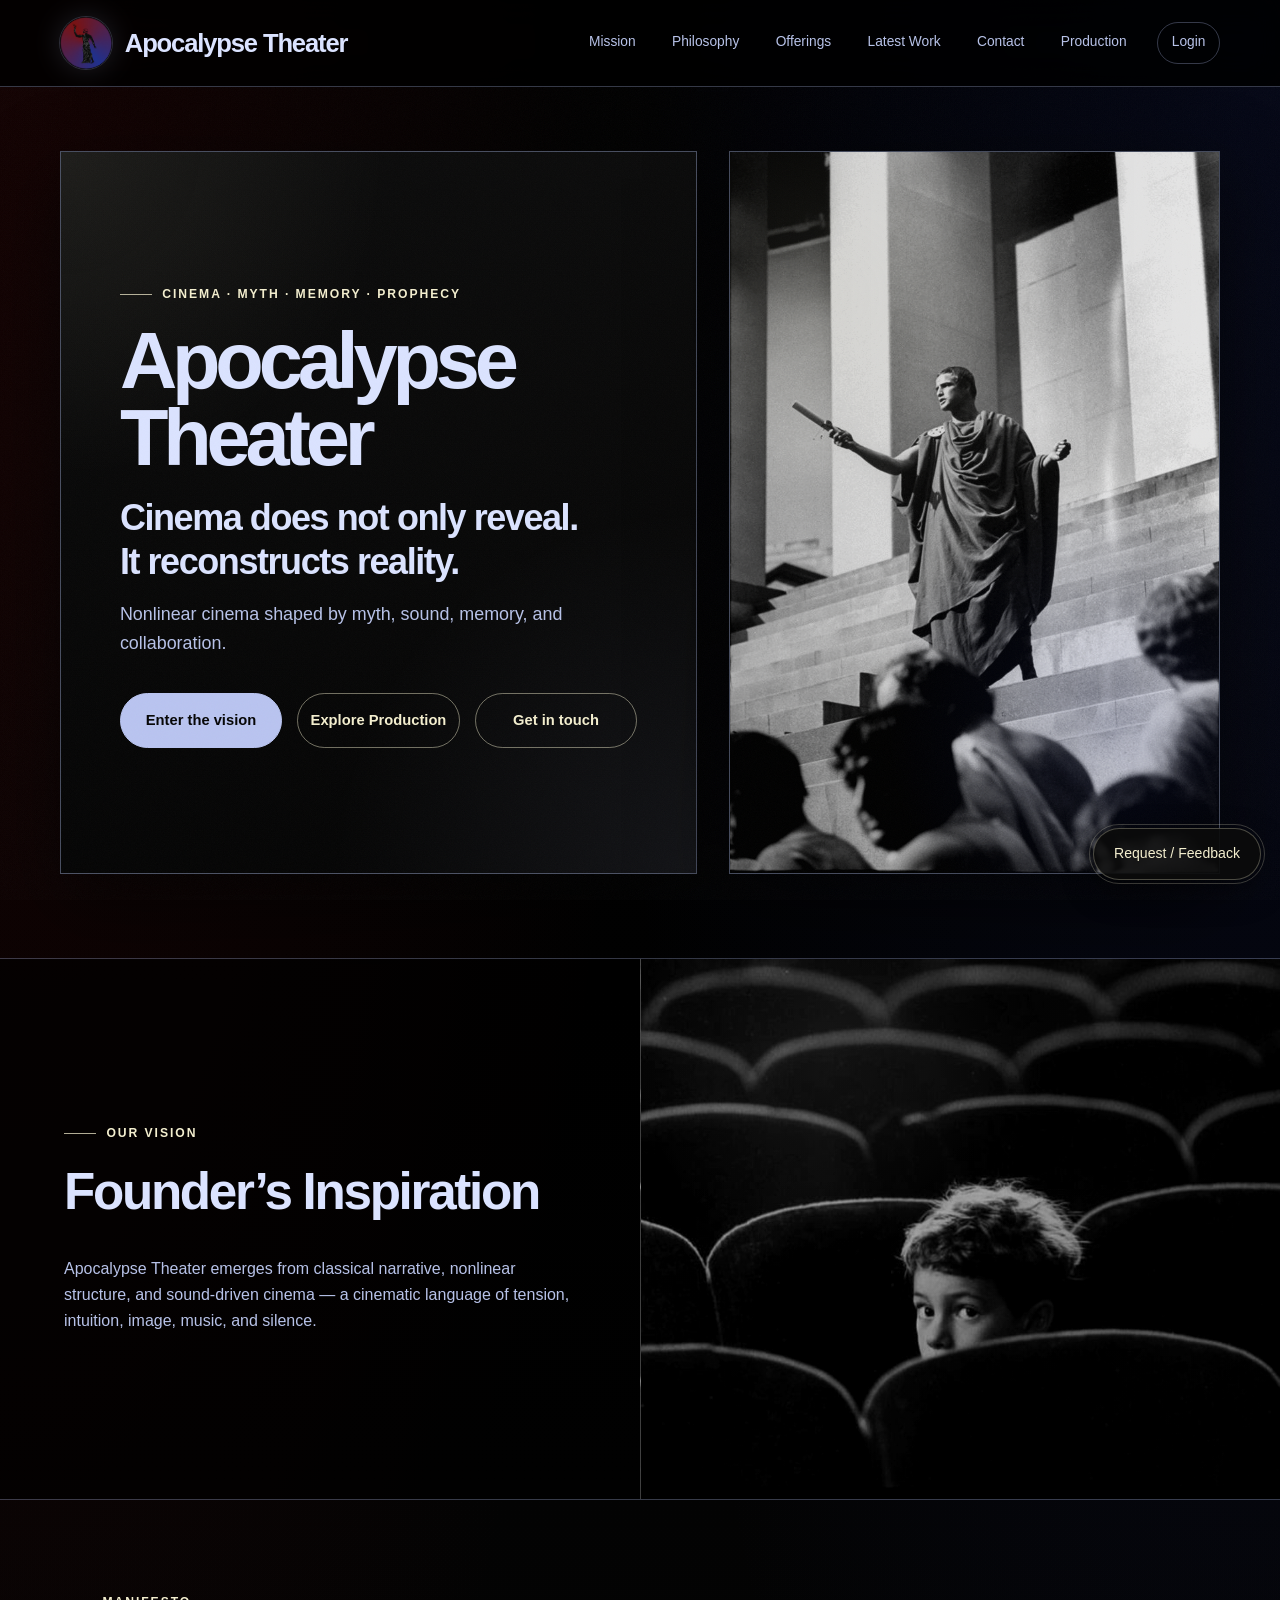
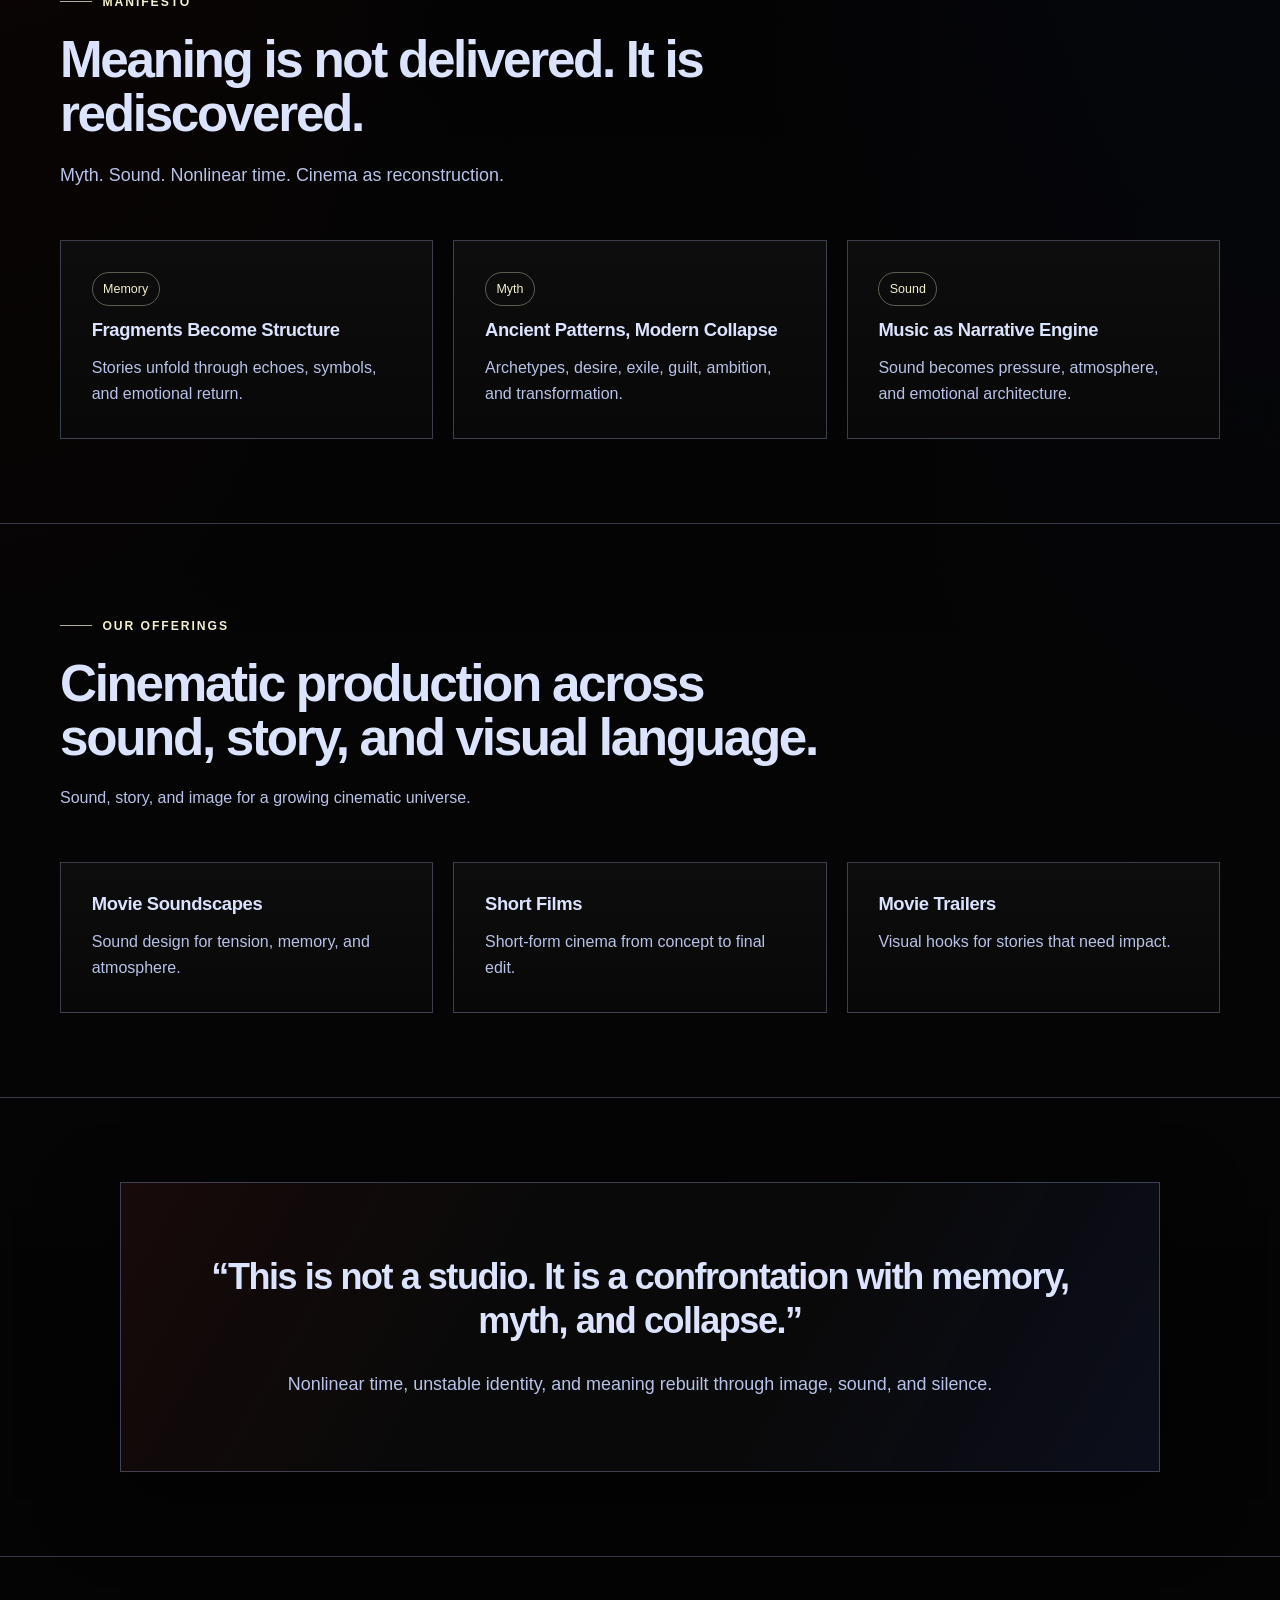
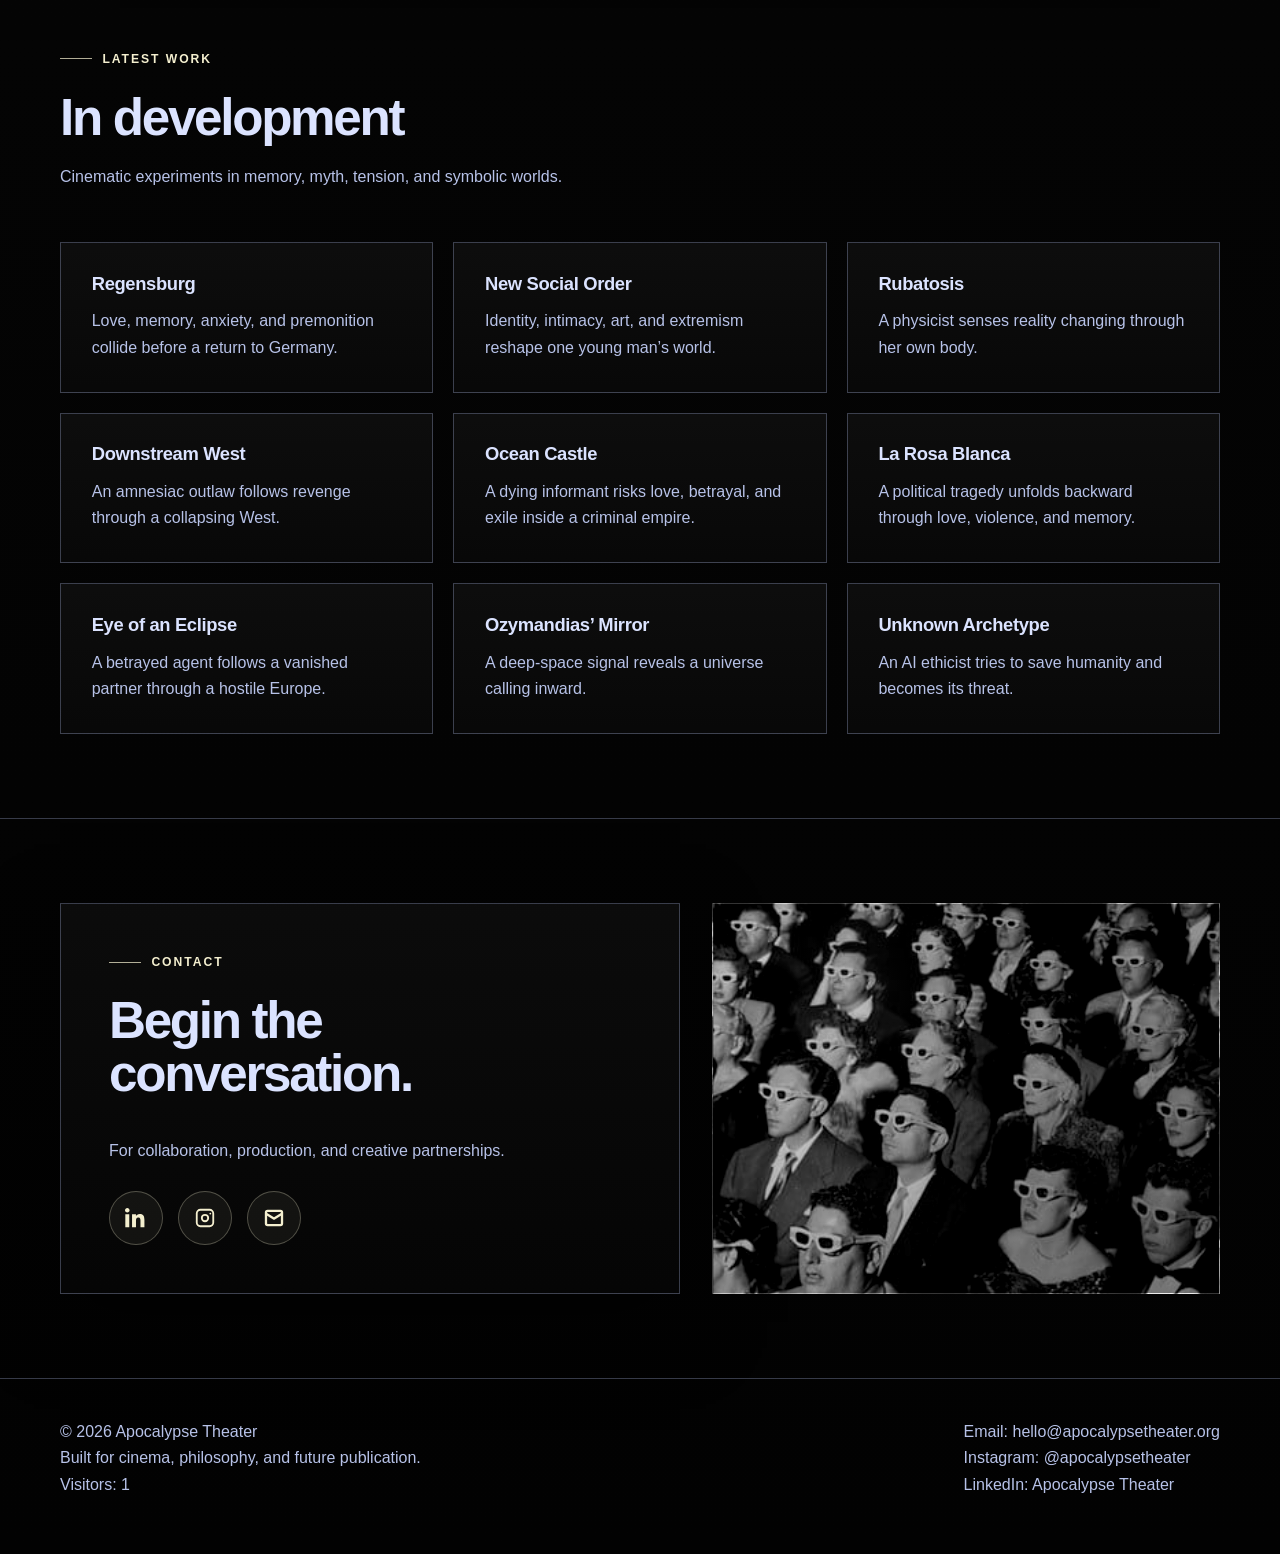
==== commit a7810fe2: "Refactor brand logo styles in index.html Updated brand logo styles with new dimensions and box shado" ====
--- a/index.html
+++ b/index.html
@@ -113,13 +113,16 @@
       min-width: max-content;
     }
 
-    .brand-mark {
-      width: 42px;
-      height: 42px;
-      border-radius: 50%;
-      background: conic-gradient(from 180deg, var(--red), var(--blue), var(--red));
-      box-shadow: 0 0 28px rgba(185, 196, 240, 0.18);
-      flex: 0 0 auto;
+    .brand-logo {
+     width: 52px;
+     height: 52px;
+     flex: 0 0 auto;
+     display: block;
+     object-fit: contain;
+     border-radius: 50%;
+     box-shadow:
+     0 0 0 1px rgba(189, 205, 255, 0.18),
+     0 0 28px rgba(185, 196, 240, 0.16);
     }
 
     .brand {
